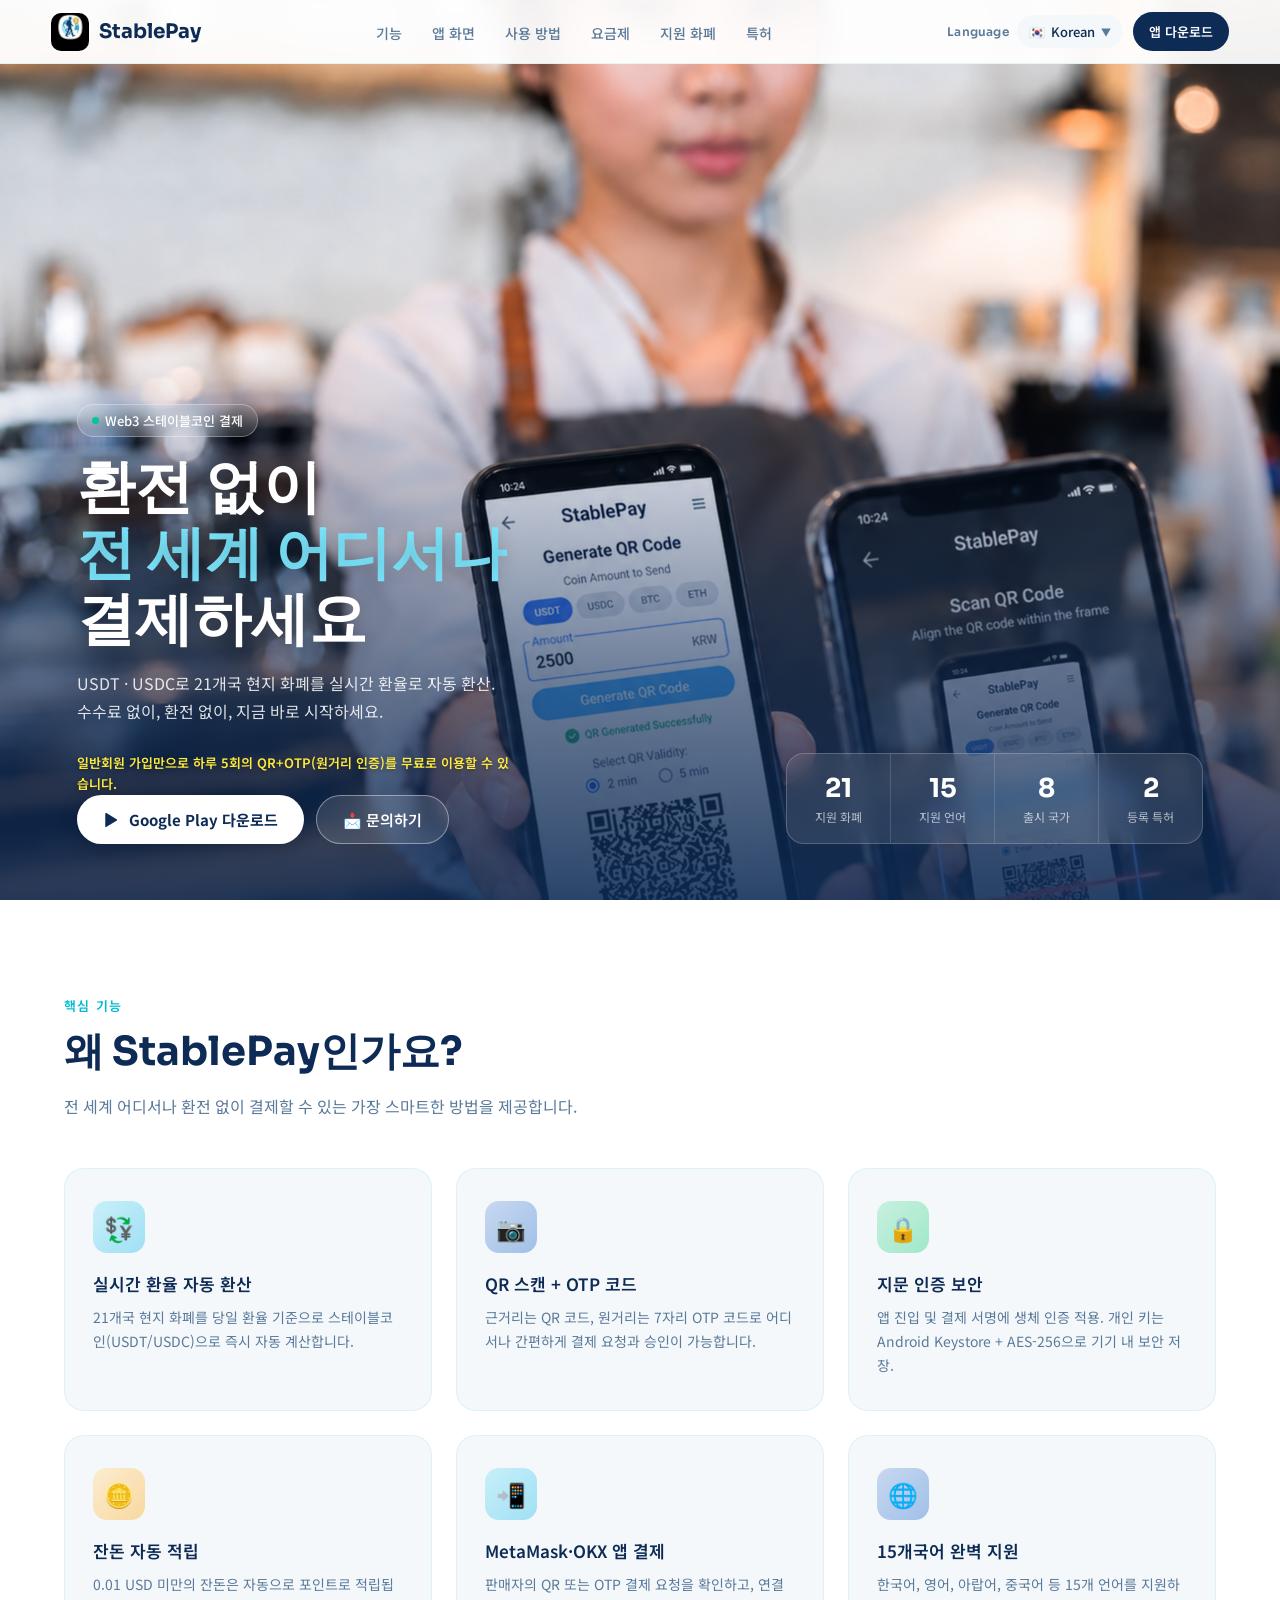
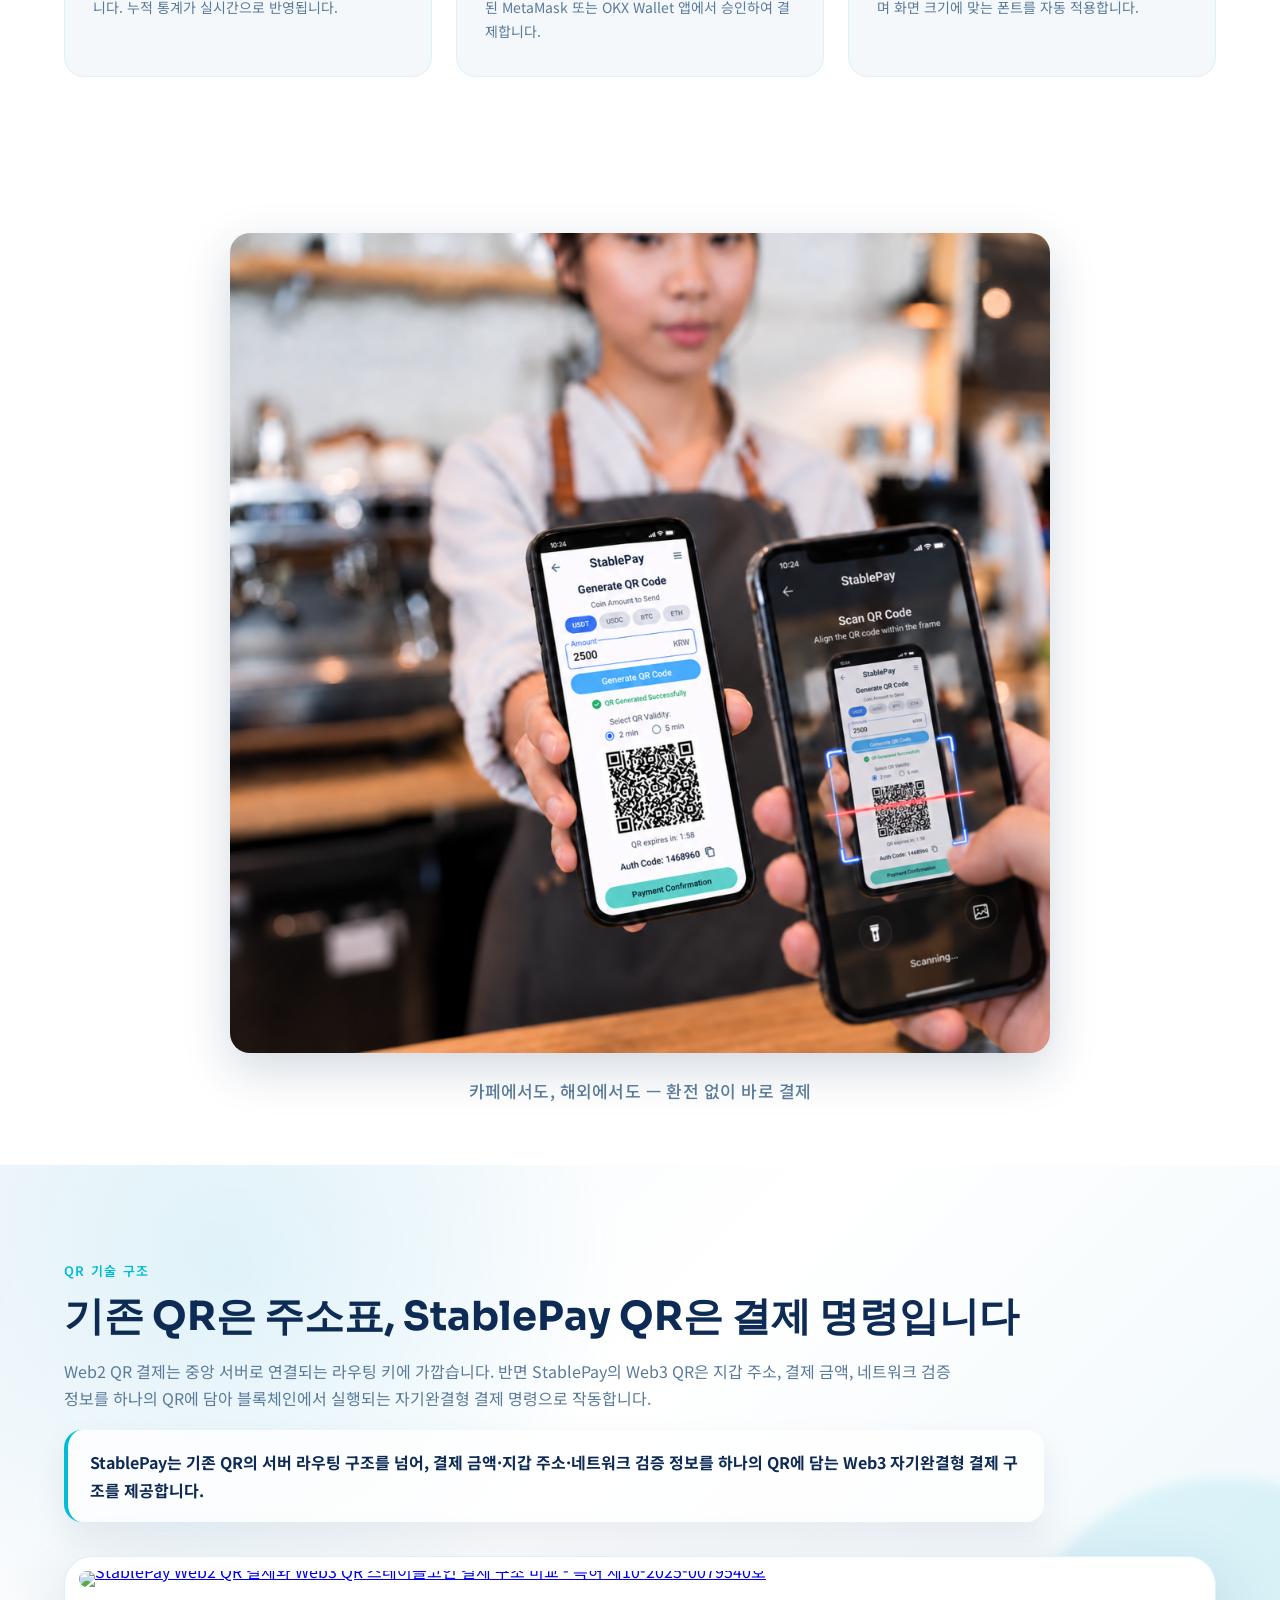
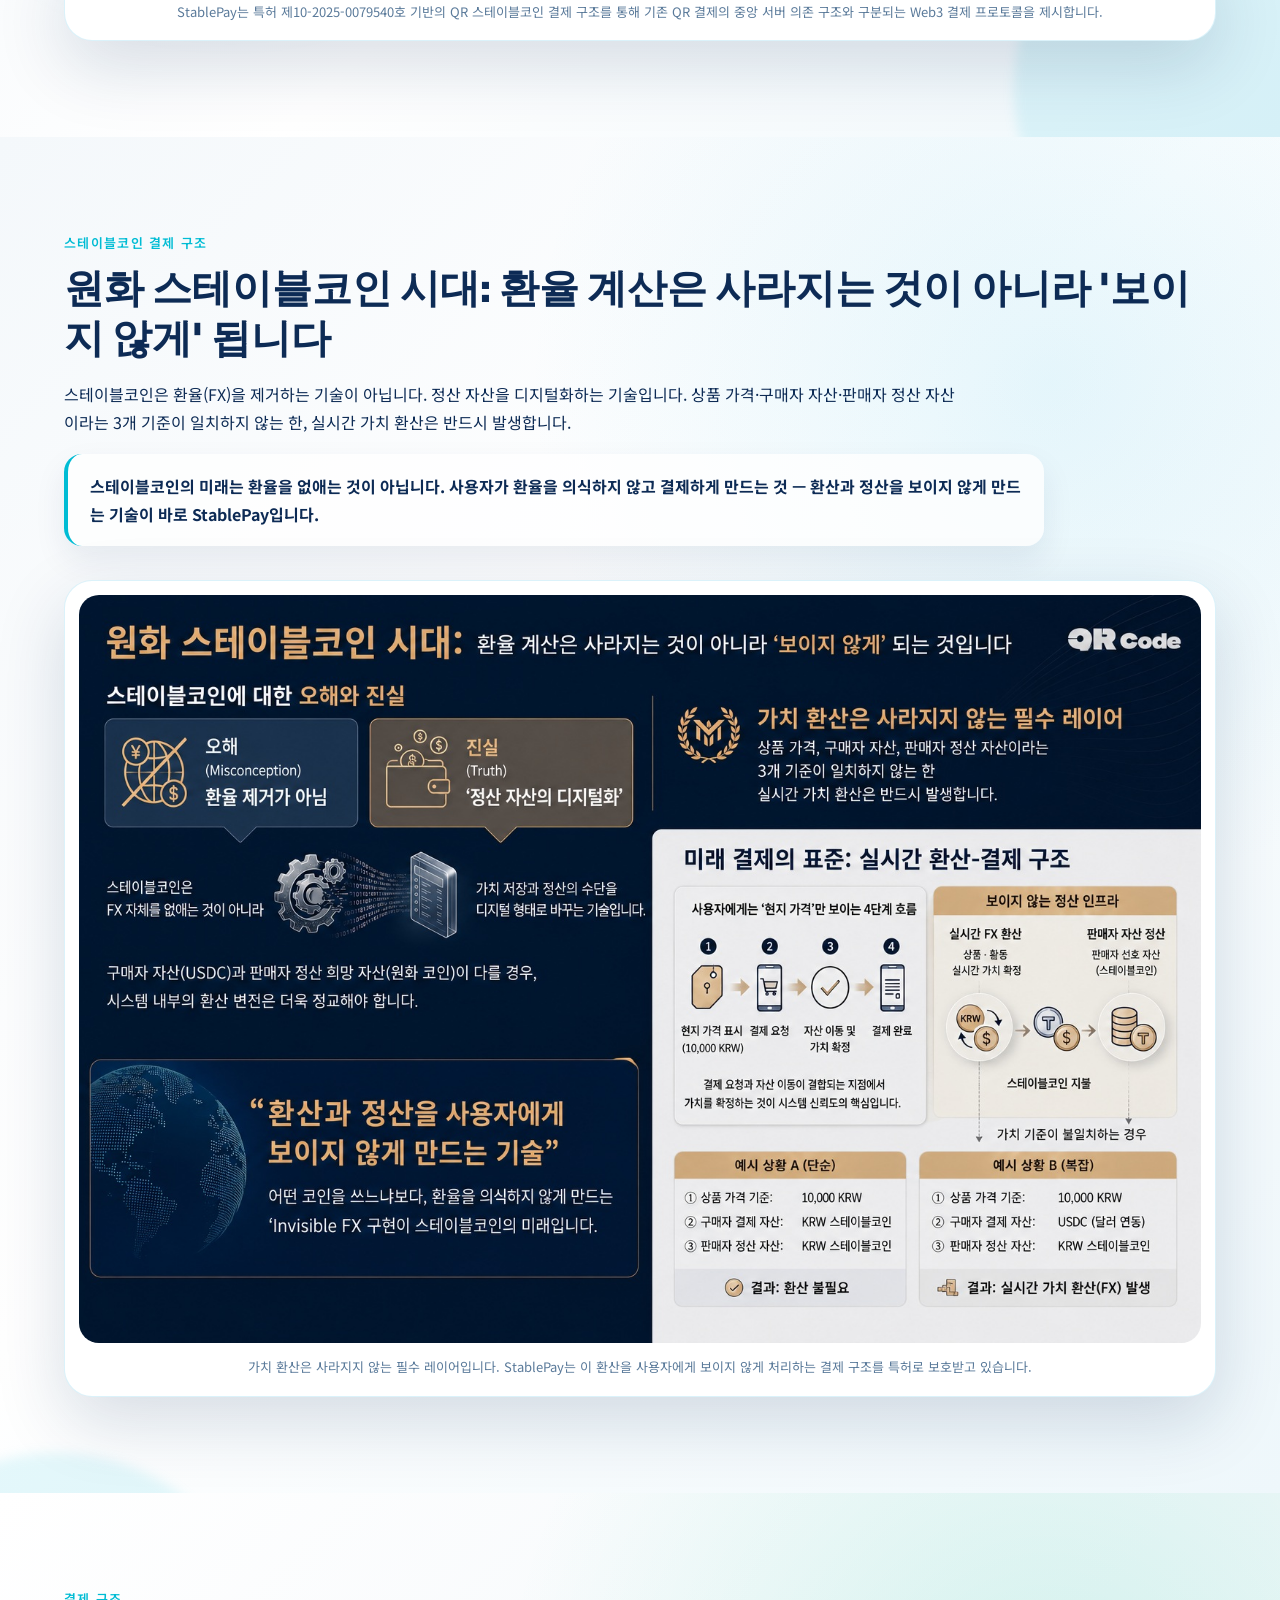
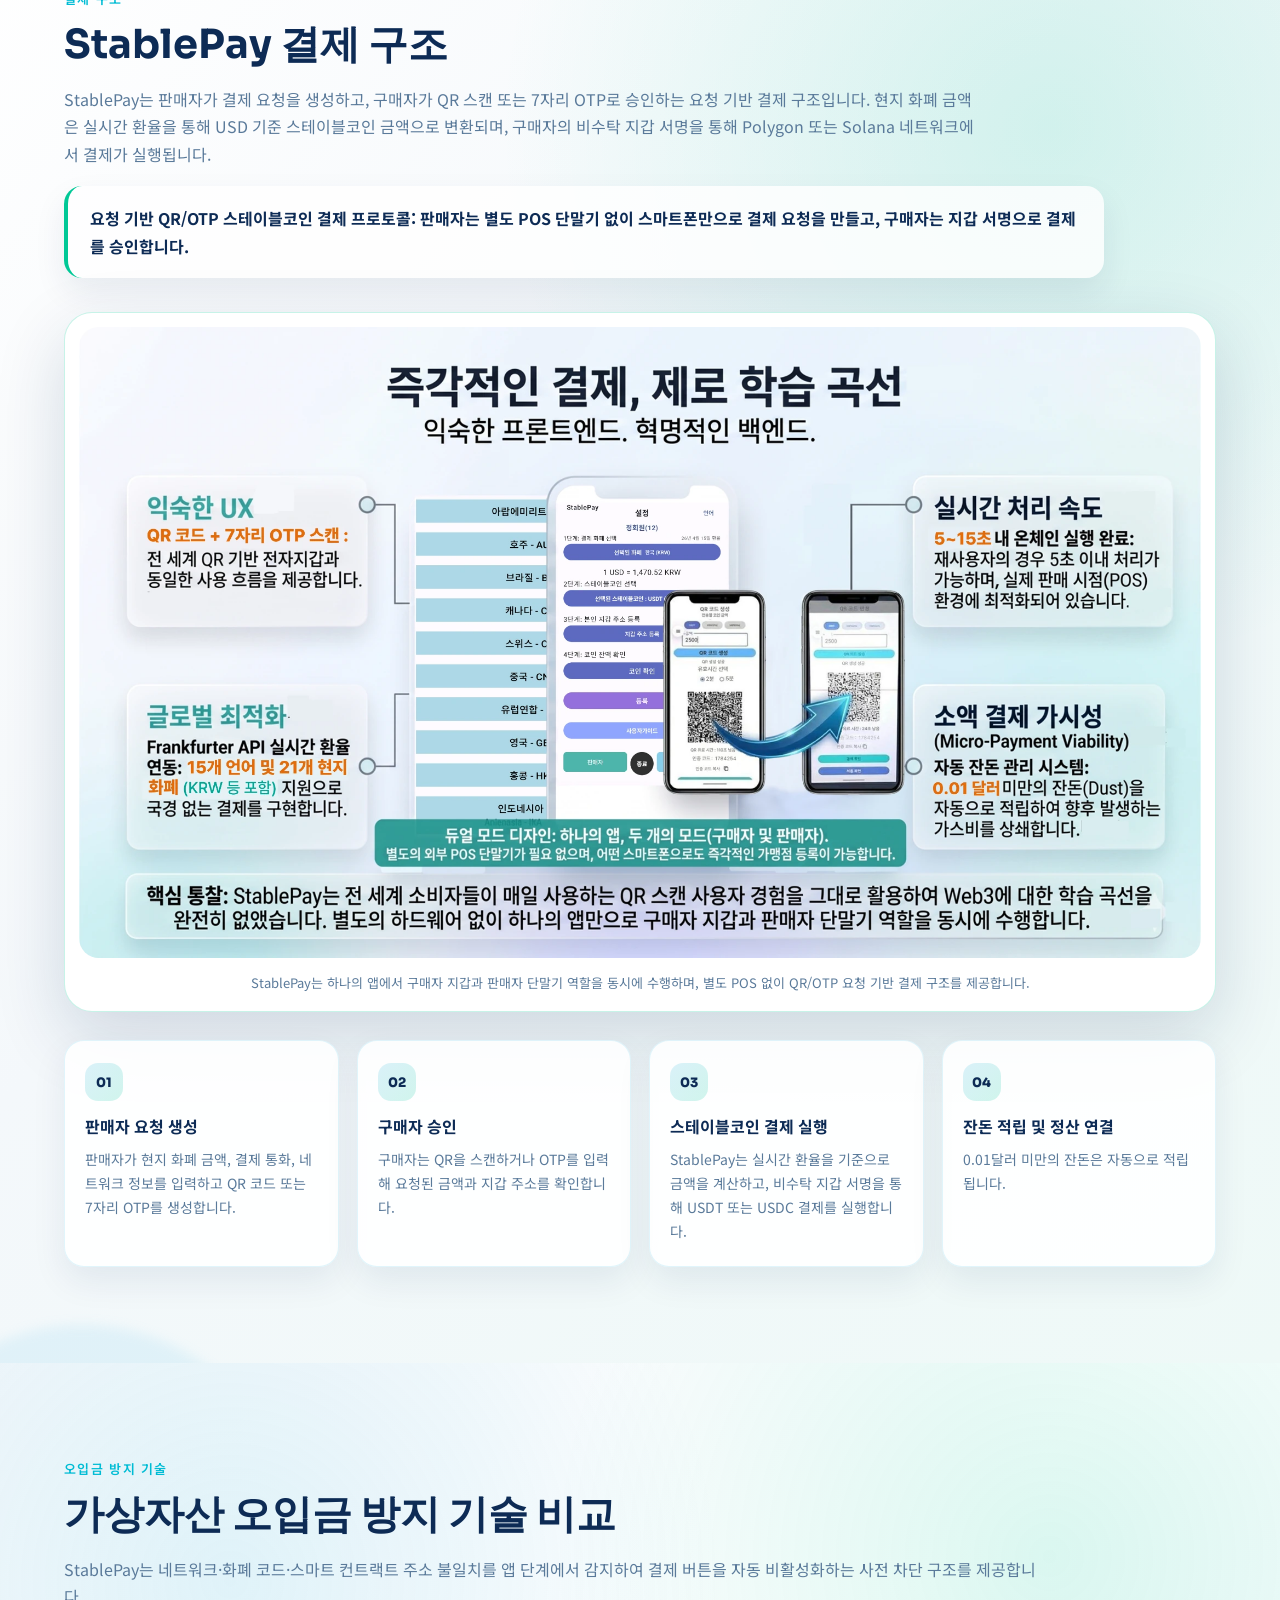
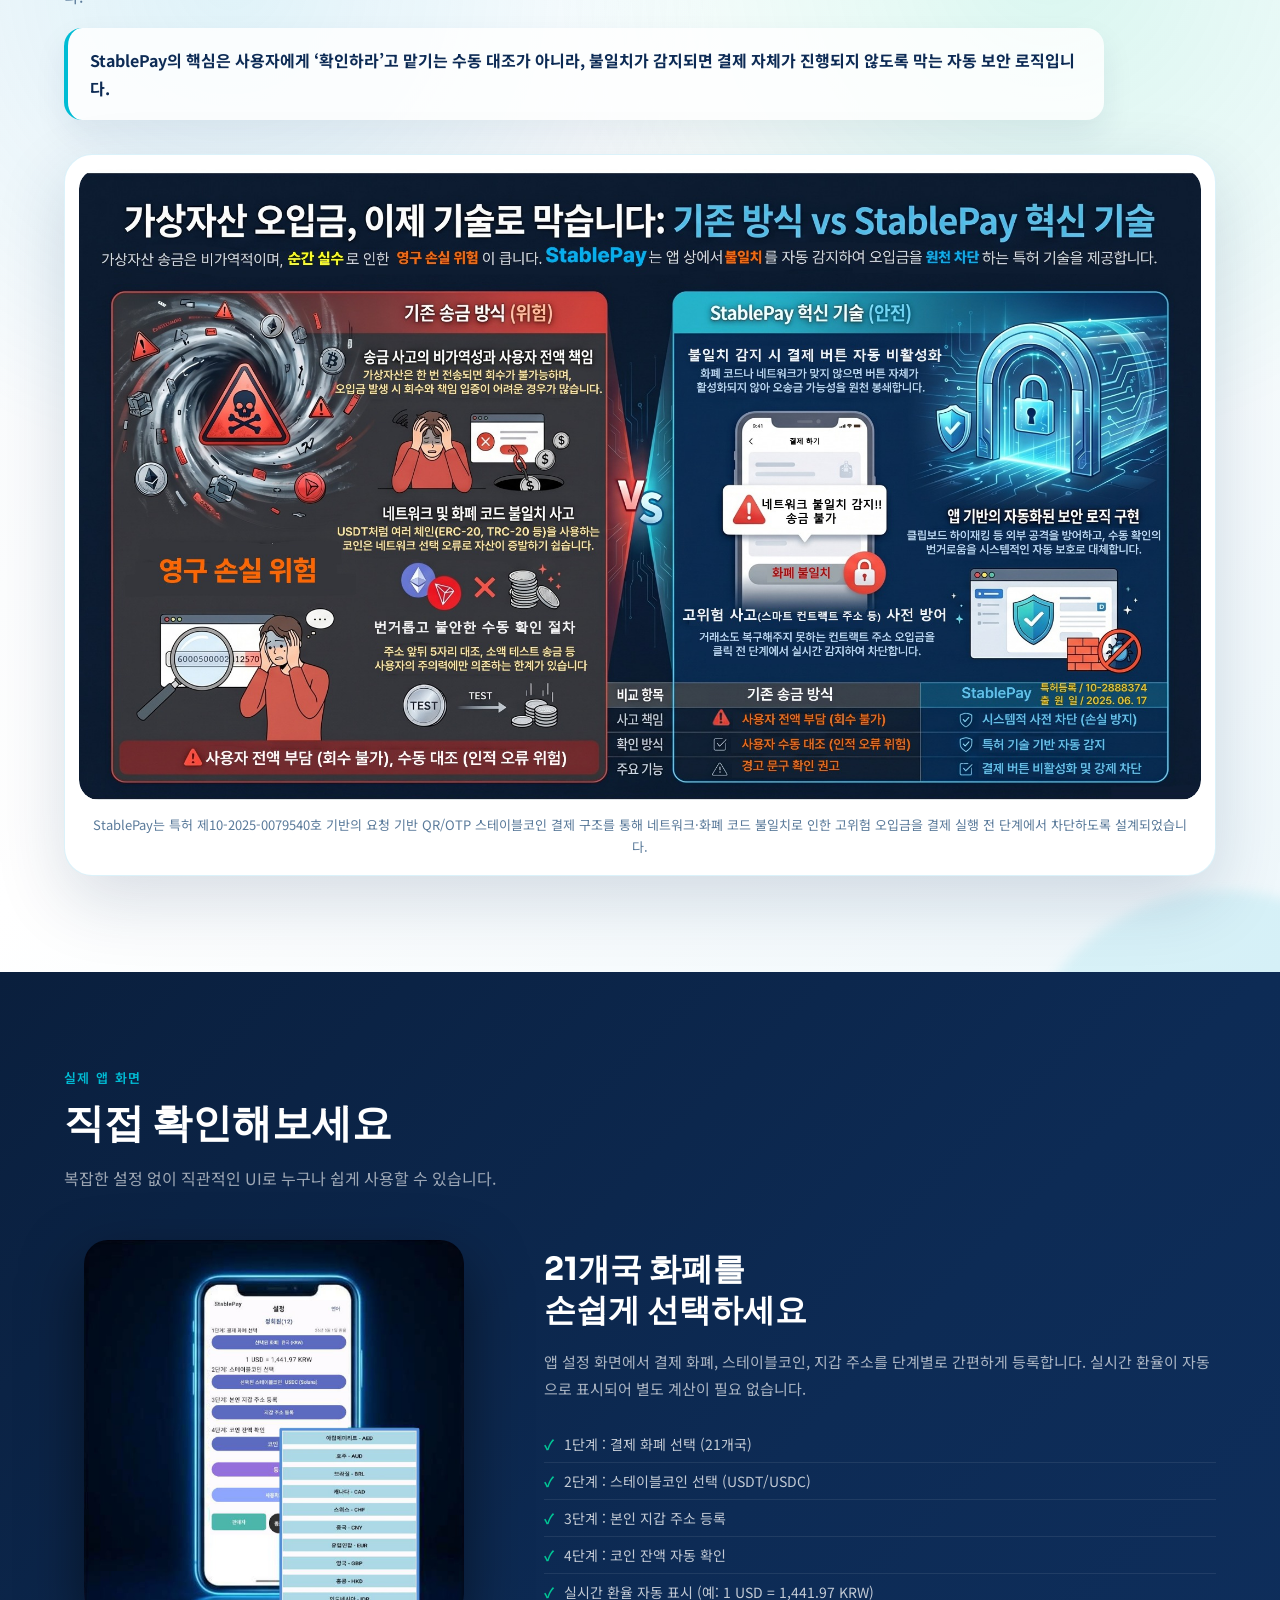
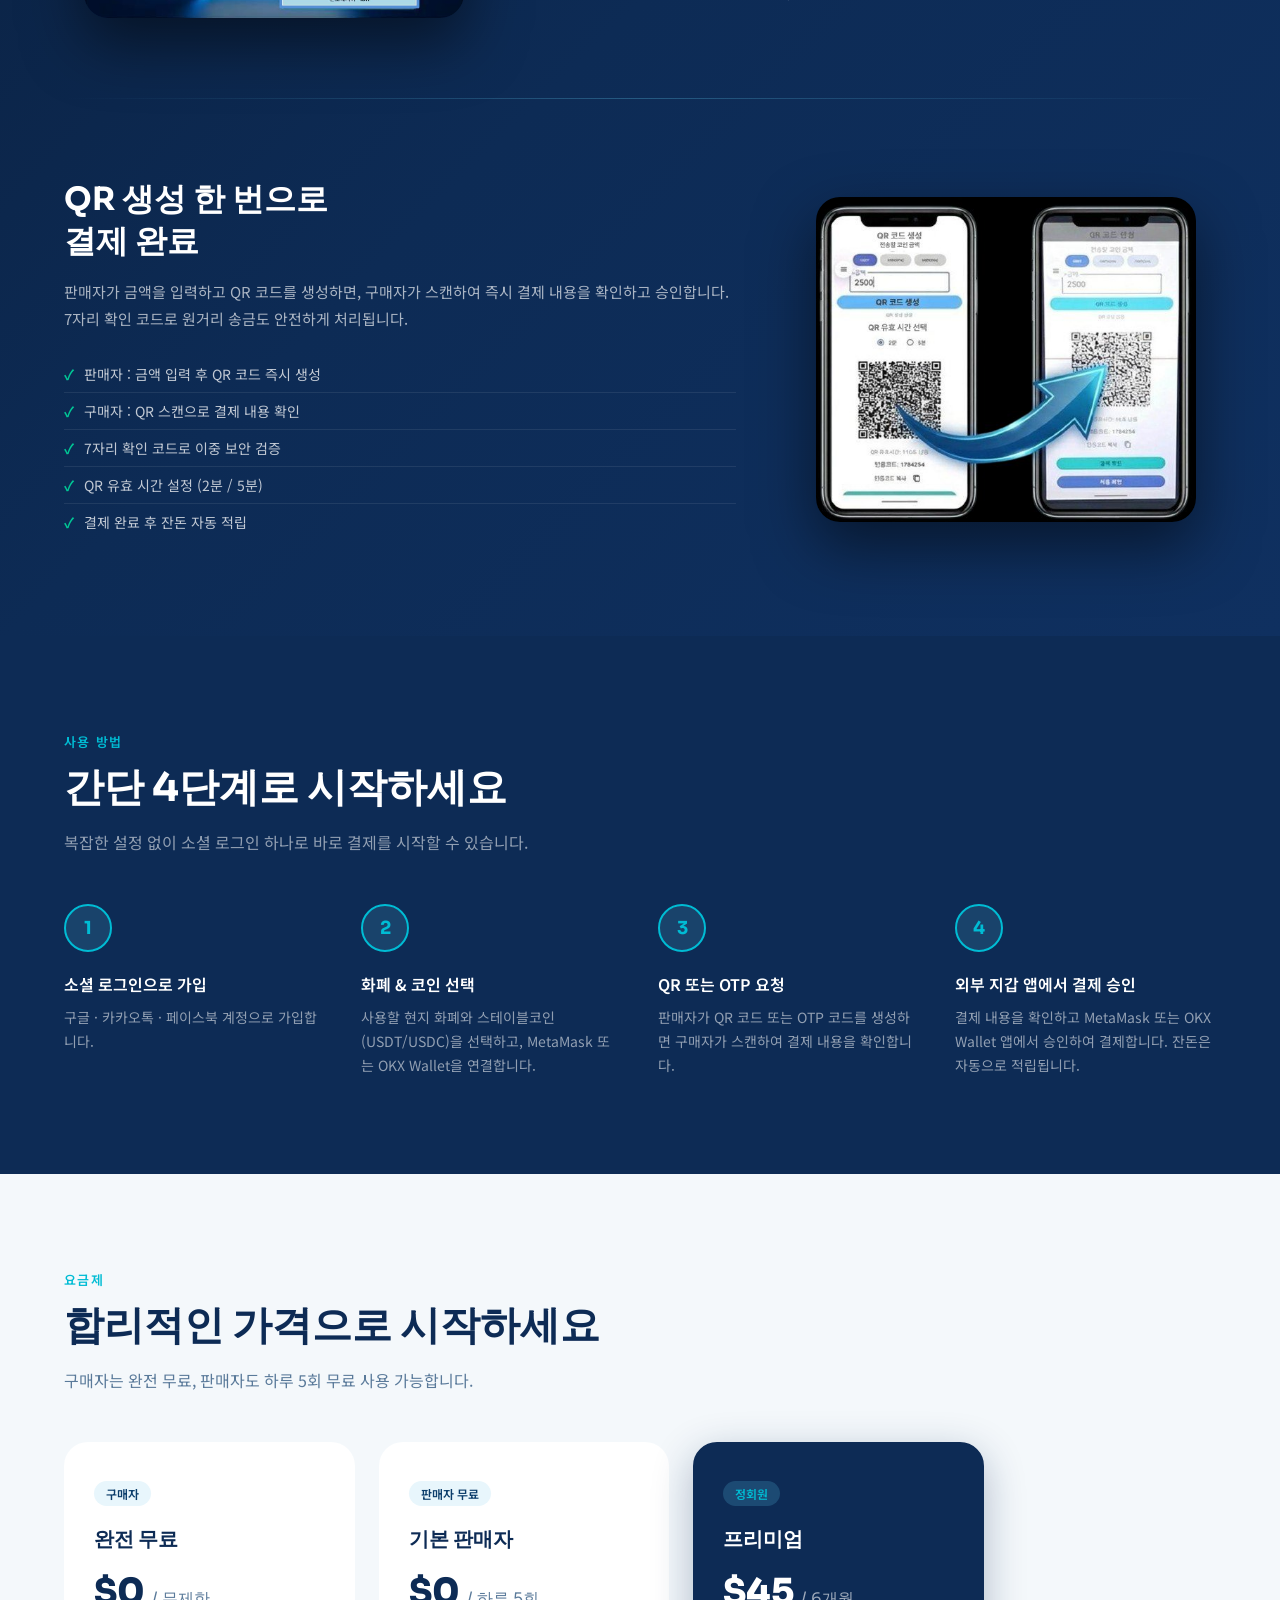
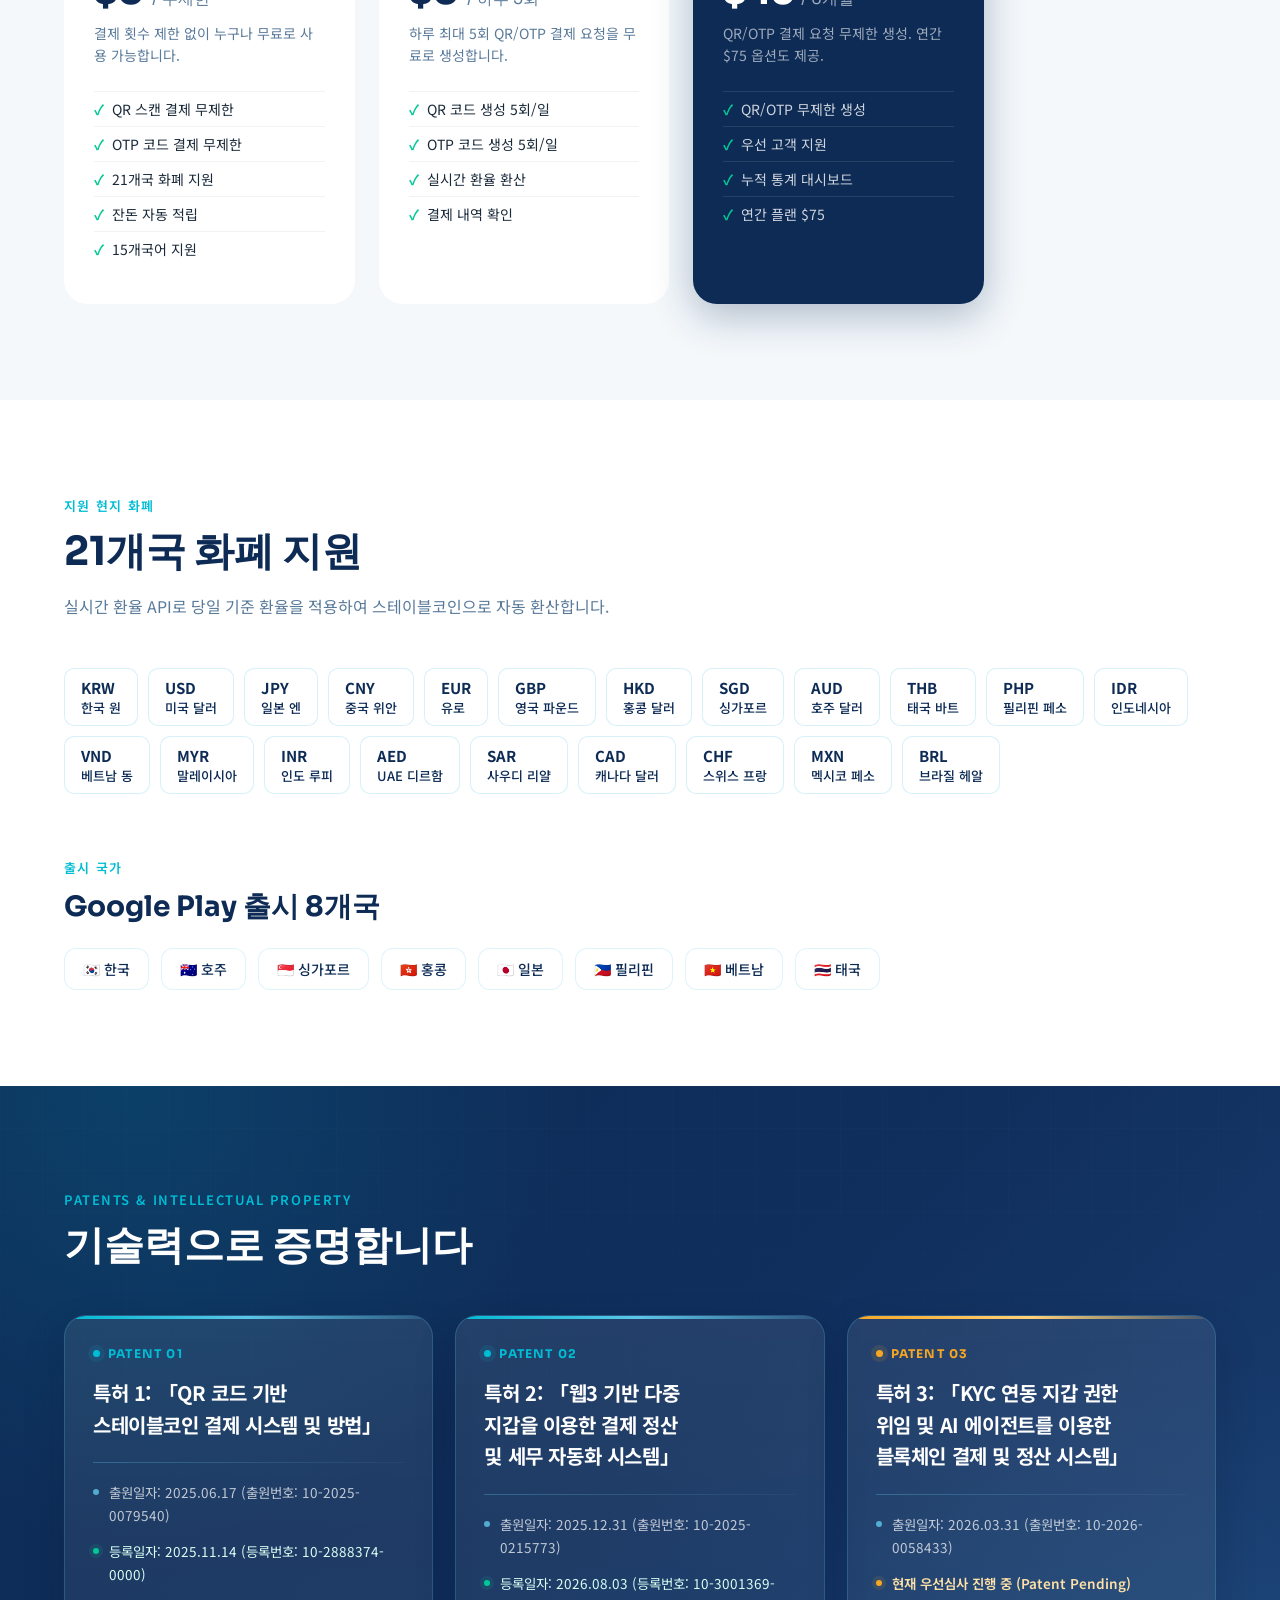
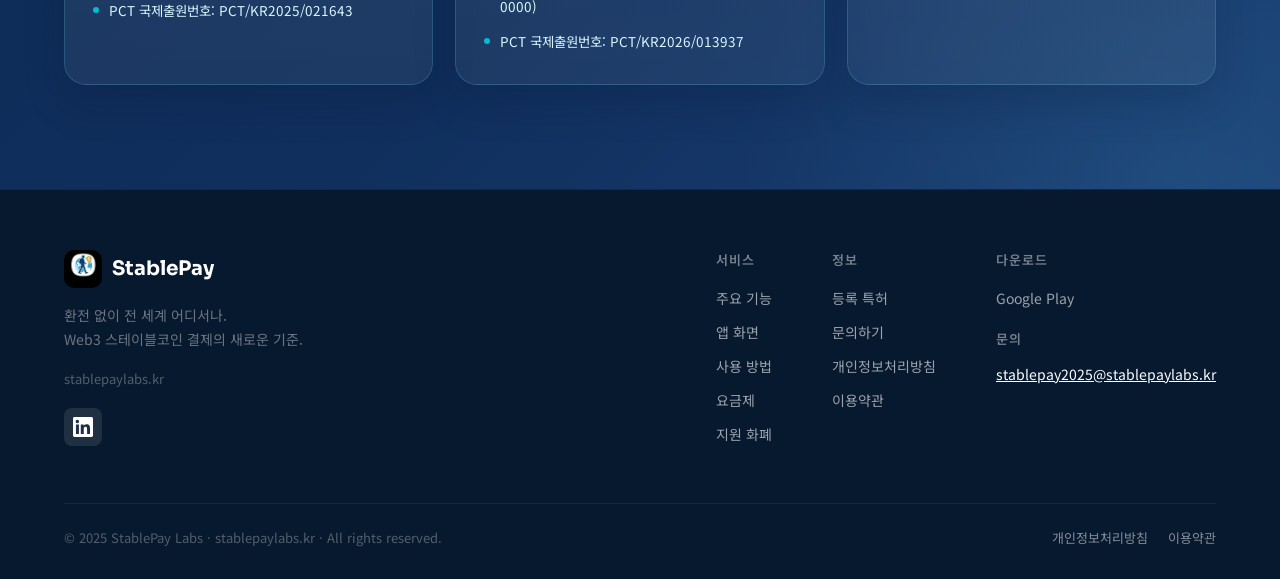
==== index.html @ befcc1f2 "Add files via upload" ====
<!DOCTYPE html>

<html lang="ko">
<head>
<meta charset="utf-8"/>
<meta content="width=device-width, initial-scale=1.0, maximum-scale=1.0, user-scalable=no" name="viewport"/>

<title id="page-title">StablePay Labs | QR 시스템을 이용한 스테이블코인 결제 (특허 제10-2025-0079540호) 및 정산·세무 자동화 시스템</title>

<meta content="_Yj7j850ed003owcNQL9x8OwnC8hl7sQd7r1PzyE1T0" name="google-site-verification"/>

<!-- Google tag (gtag.js) -->
<script async src="https://www.googletagmanager.com/gtag/js?id=G-CBG5MNMHBL"></script>
<script>
   window.dataLayer = window.dataLayer || [];
   function gtag(){dataLayer.push(arguments);}
   gtag('js', new Date());
   gtag('config', 'G-CBG5MNMHBL');
</script>

<meta content="StablePay Labs는 'QR 시스템을 이용한 스테이블코인 결제' 및 '정산 및 세무 자동화(특허 제10-2025-0215773호)' 원천 기술을 보유하고 있습니다. 요청 기반 QR/OTP 스테이블코인 결제 구조와 비수탁 지갑 서명을 통해 환전 없는 결제와 웹3 기반 자동 정산 솔루션을 제공합니다." name="description"/>

<meta content="StablePay, StablePay Labs, 스테이블페이, 스테이블코인 결제, QR 결제, QR OTP 결제, 요청 기반 결제, StablePay Payment Architecture, Web3 결제, 비수탁형 지갑, USDT 결제, USDC 결제, Polygon 결제, Solana 결제, QR 시스템을 이용한 스테이블코인 결제, 정산 및 세무 자동화, 결제 정산 자동화" name="keywords"/>

<meta content="website" property="og:type"/>
<meta content="https://stablepaylabs.kr" property="og:url"/>
<meta content="StablePay Labs - QR 결제 및 정산·세무 자동화 솔루션" property="og:title"/>
<meta content="특허받은 QR 기반 스테이블코인 결제와 정산·세무 자동화 기술로 구현한 차세대 결제 네트워크입니다. 요청 기반 QR/OTP 결제 구조와 비수탁 지갑 서명을 지원합니다." property="og:description"/>

<link href="https://fonts.googleapis.com" rel="preconnect"/>
<link href="https://fonts.googleapis.com/css2?family=Noto+Sans+KR:wght@300;400;500;700&amp;family=Noto+Sans+Thai:wght@300;400;500;700&amp;family=Sora:wght@300;400;600;700;800&amp;display=swap" rel="stylesheet"/>
<style>
:root{
  --sky:#5DC5E8;--sky-dark:#0B3D6B;--cyan:#00BCD4;
  --navy:#0D2B55;--navy-light:#1A3F73;
  --gray:#f4f8fb;--text:#1a2a3a;--text-muted:#5a7a9a;
  --accent:#00C896;--gold:#F5A623;
}
*{margin:0;padding:0;box-sizing:border-box;}
html{scroll-behavior:smooth;}
a[href="mailto:stablepay2025@stablepaylabs.kr"]{color:#fff;}
.modal-contact-email a[href="mailto:stablepay2025@stablepaylabs.kr"],
.modal-body a[href="mailto:stablepay2025@stablepaylabs.kr"]{color:var(--navy) !important;}
body{font-family:"Noto Sans KR","Noto Sans Thai",sans-serif;color:var(--text);background:#fff;overflow-x:hidden;}

nav{
  position:fixed;top:0;left:0;right:0;z-index:100;
  display:flex;align-items:center;justify-content:space-between;
  padding:0 4%;height:64px;
  background:rgba(255,255,255,0.94);backdrop-filter:blur(14px);
  border-bottom:1px solid rgba(93,197,232,0.15);transition:box-shadow 0.3s;
}
nav.scrolled{box-shadow:0 2px 20px rgba(0,0,0,0.08);}
.nav-logo{display:flex;align-items:center;gap:10px;text-decoration:none;}
.nav-logo img{width:38px;height:38px;border-radius:10px;object-fit:cover;}
.nav-logo span{font-family:"Sora",sans-serif;font-weight:700;font-size:20px;color:var(--navy);}
.nav-links{display:flex;gap:30px;list-style:none;}
.nav-links a{text-decoration:none;font-size:14px;font-weight:500;color:var(--text-muted);transition:color 0.2s;}
.nav-links a:hover{color:var(--navy);}
.nav-right{display:flex;align-items:center;gap:10px;}

.lang-switch-wrap{
  display:flex;
  align-items:center;
  gap:8px;
}

.lang-guide{
  font-size:12px;
  font-weight:600;
  color:var(--text-muted);
  letter-spacing:0.2px;
  white-space:nowrap;
  font-family:"Sora","Noto Sans KR",sans-serif;
}
.lang-dropdown{position:relative;display:inline-block;}
.lang-selected{
  display:flex;align-items:center;gap:6px;
  background:var(--gray);border:none;cursor:pointer;
  padding:7px 12px;border-radius:20px;font-size:13px;font-weight:500;
  color:var(--navy);font-family:"Noto Sans KR",sans-serif;
  transition:all 0.2s;white-space:nowrap;
}
.lang-selected:hover{background:#e8eef5;}
.lang-selected .arrow{font-size:10px;color:var(--text-muted);transition:transform 0.2s;}
.lang-selected.open .arrow{transform:rotate(180deg);}
.lang-menu{
  display:none;position:absolute;top:calc(100% + 6px);right:0;
  background:white;border-radius:14px;
  box-shadow:0 8px 32px rgba(13,43,85,0.15);
  border:1px solid rgba(93,197,232,0.2);
  min-width:160px;z-index:200;overflow:hidden;
}
.lang-menu.open{display:block;}
.lang-menu-item{
  display:flex;align-items:center;gap:8px;
  padding:10px 16px;font-size:13px;font-weight:500;
  color:var(--text);cursor:pointer;transition:background 0.15s;
  font-family:"Noto Sans KR",sans-serif;white-space:nowrap;
}
.lang-menu-item:hover{background:var(--gray);}
.lang-menu-item.active{background:#e8f6fc;color:var(--navy);font-weight:600;}
.lang-divider{height:1px;background:rgba(93,197,232,0.15);margin:4px 0;}
@media(max-width:768px){
  .lang-switch-wrap{gap:6px;}
  .lang-guide{font-size:10px;}
  .lang-selected{padding:5px 8px;font-size:11px;}
  .lang-menu{right:0;}
}
.nav-cta{
  background:var(--navy);color:white;border:none;cursor:pointer;
  padding:10px 16px;border-radius:24px;font-size:13px;font-weight:600;
  font-family:"Noto Sans KR",sans-serif;transition:all 0.2s;text-decoration:none;
  white-space:nowrap;
}
.nav-cta:hover{background:var(--navy-light);transform:translateY(-1px);}

.highlight{color:#FFEB3B !important;font-weight:800;}

.hero{
  position:relative;width:100%;height:100vh;min-height:560px;
  overflow:hidden;display:flex;align-items:flex-end;
}
.hero-bg{
  position:absolute;inset:0;
  background-image:url('[data-uri]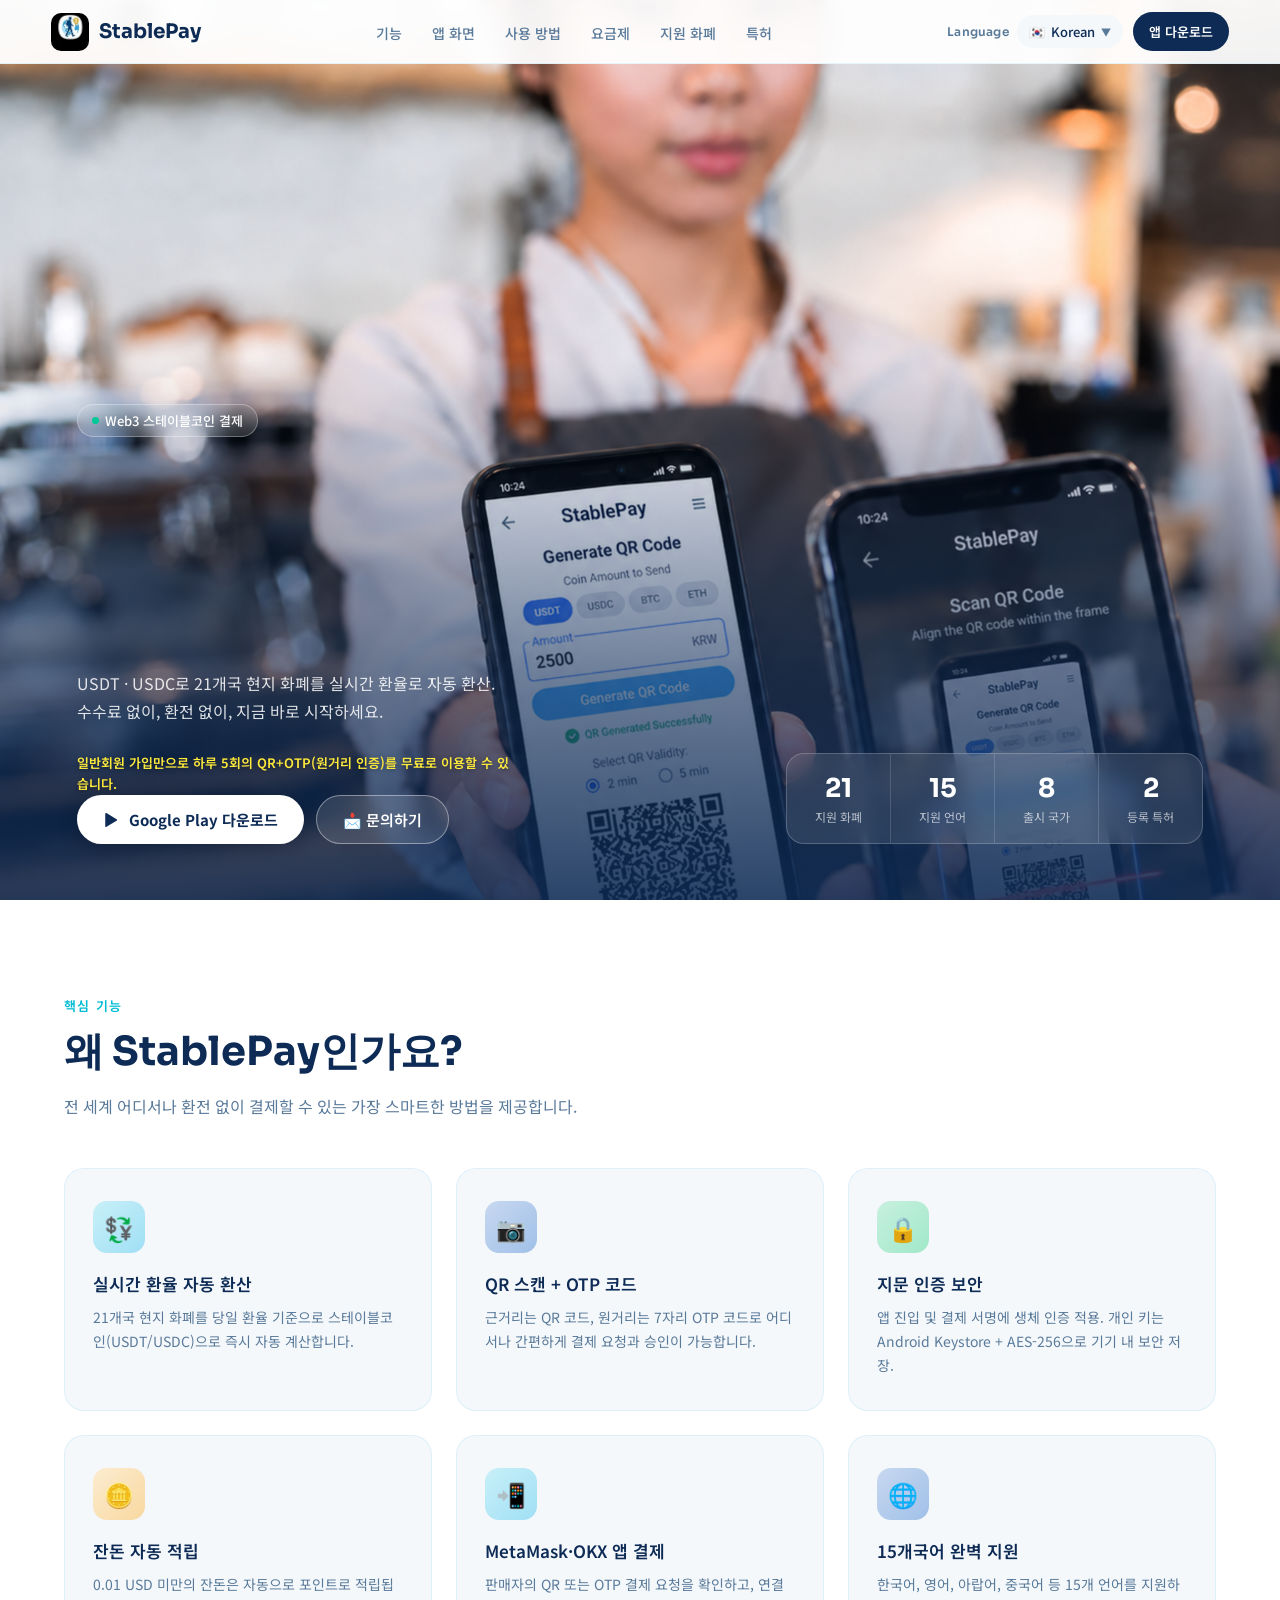
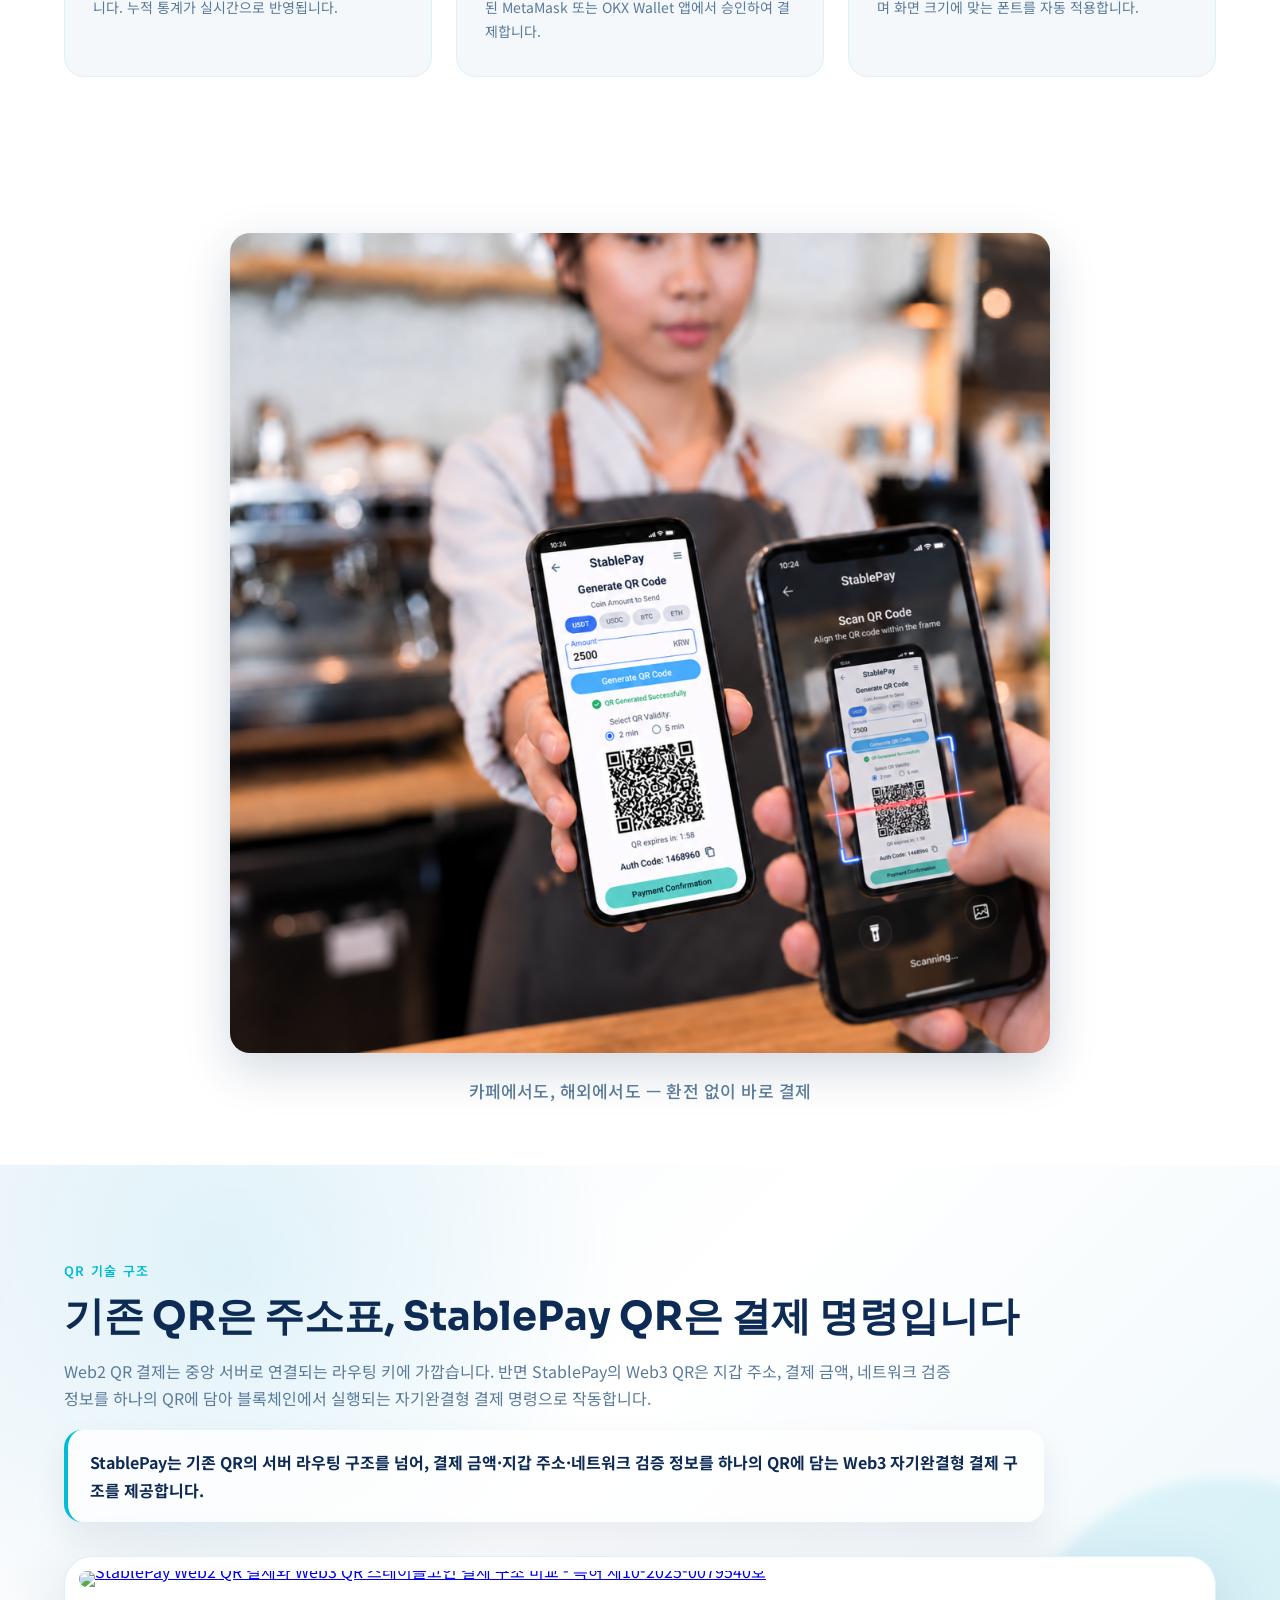
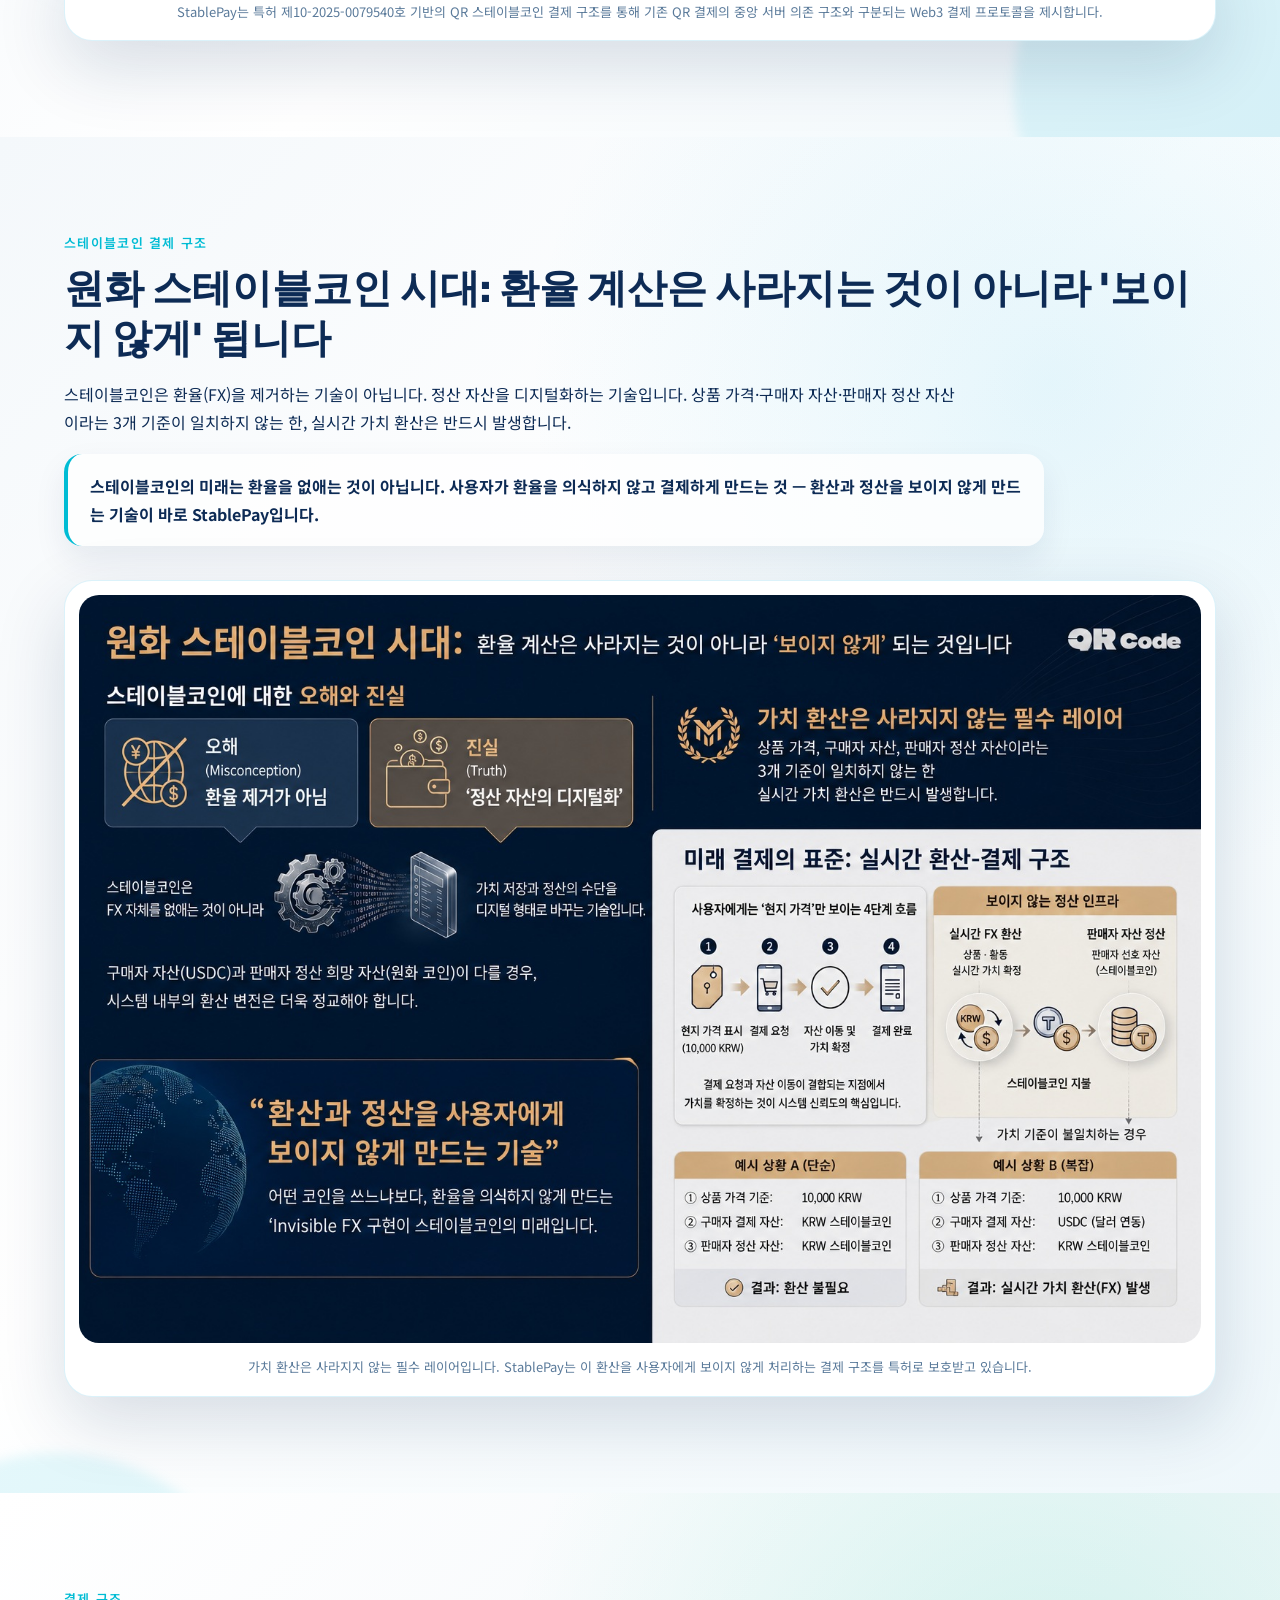
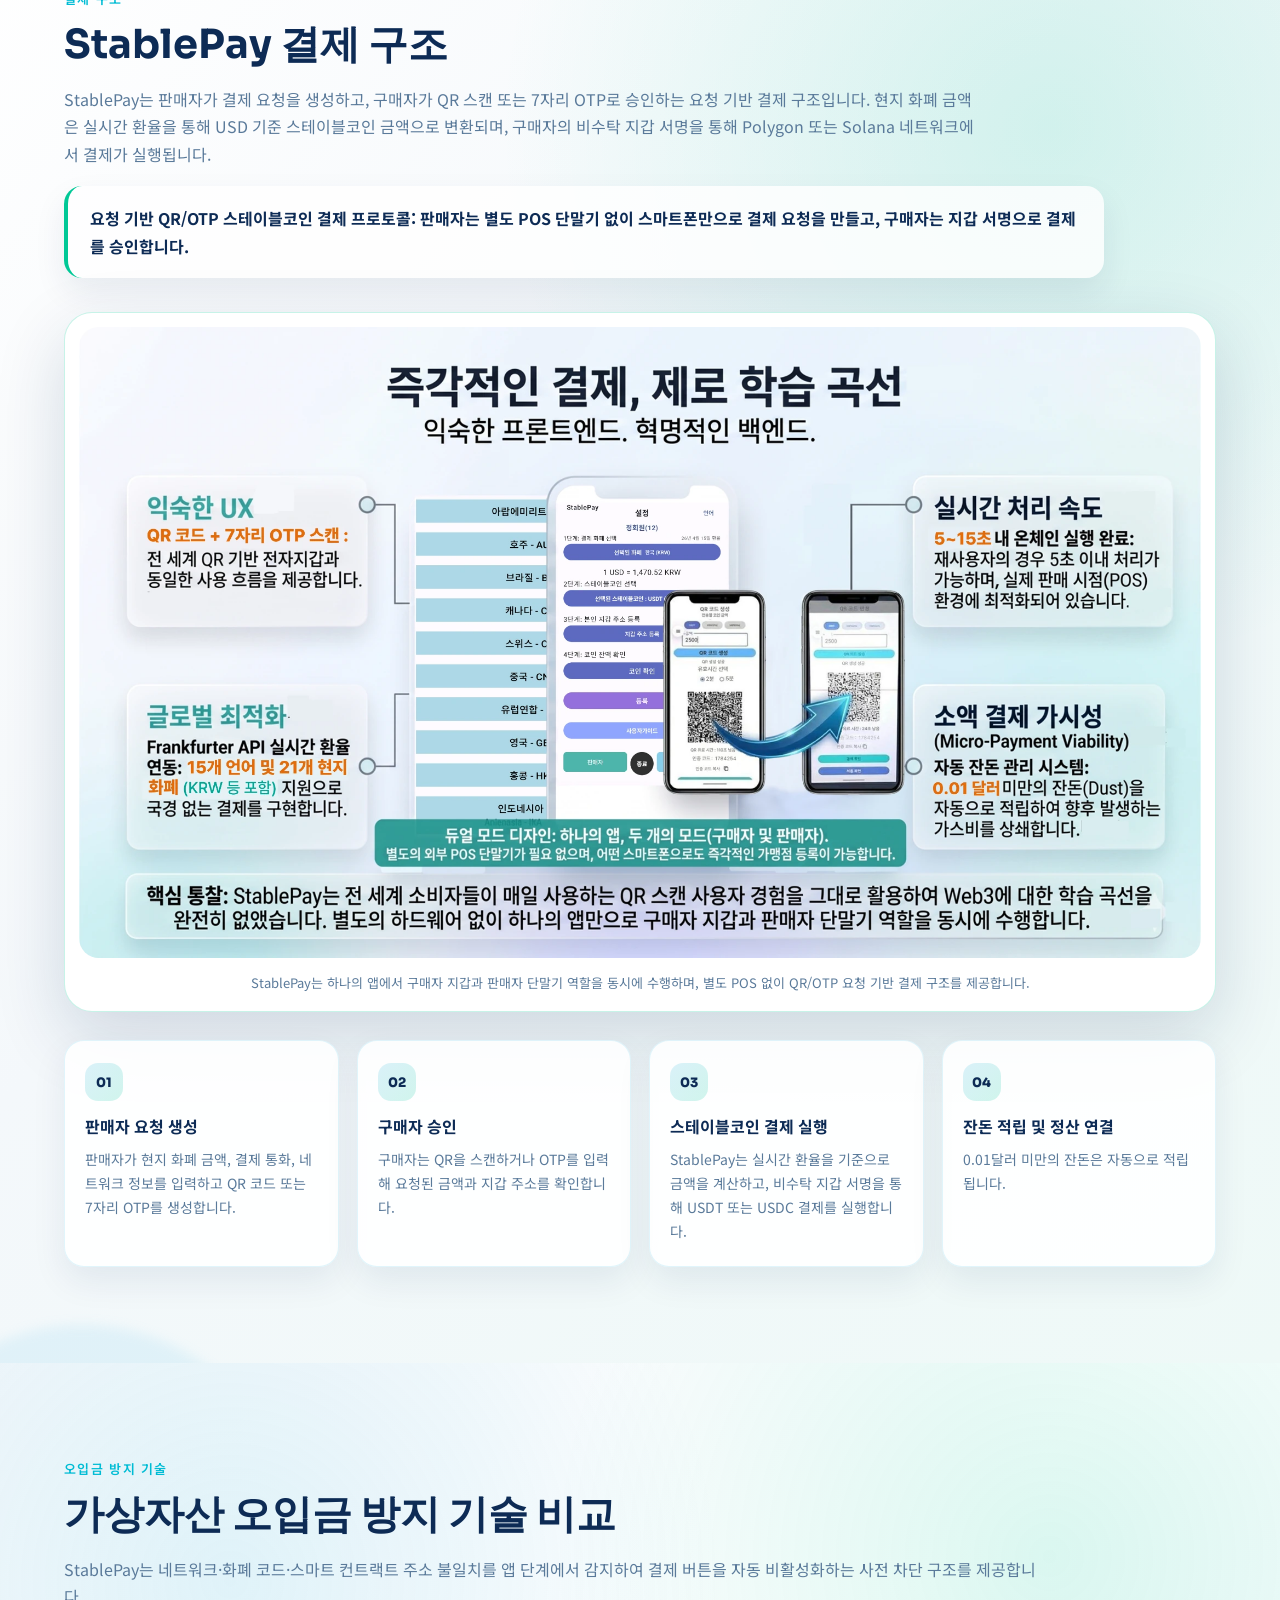
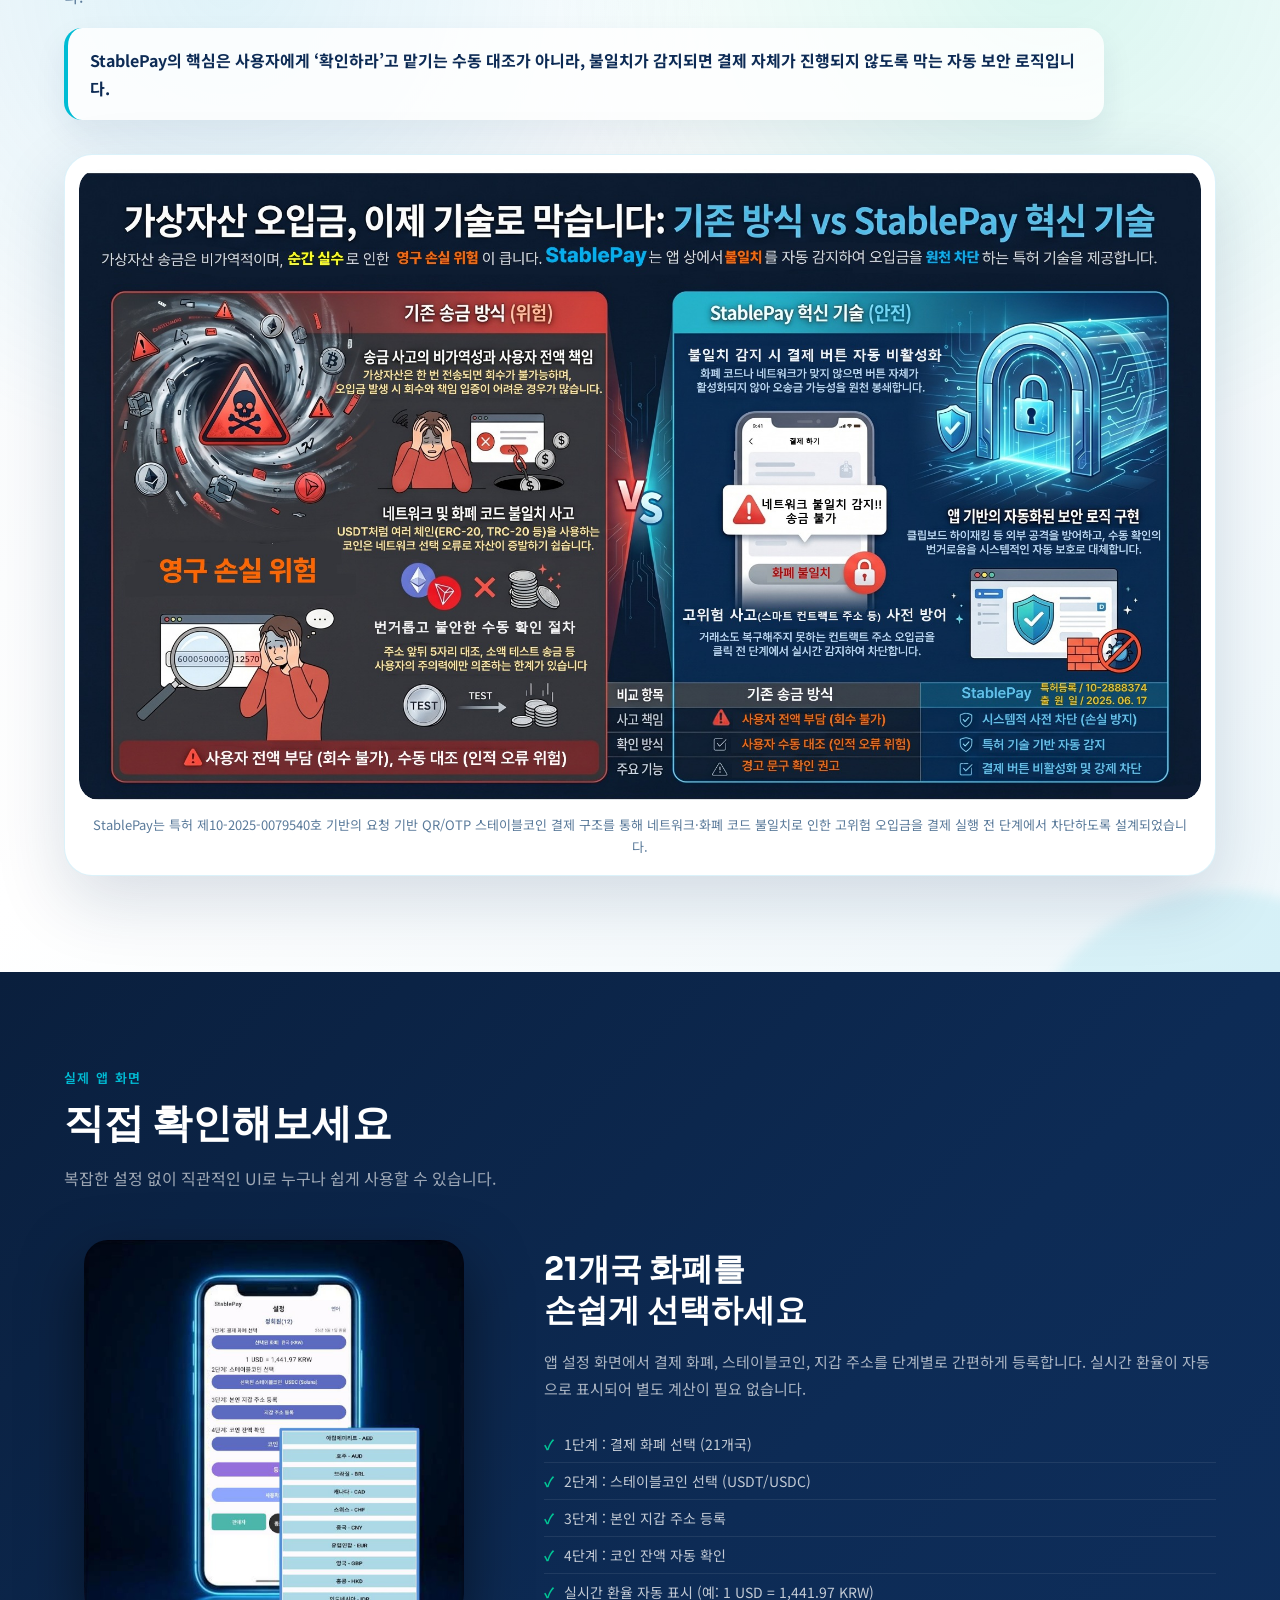
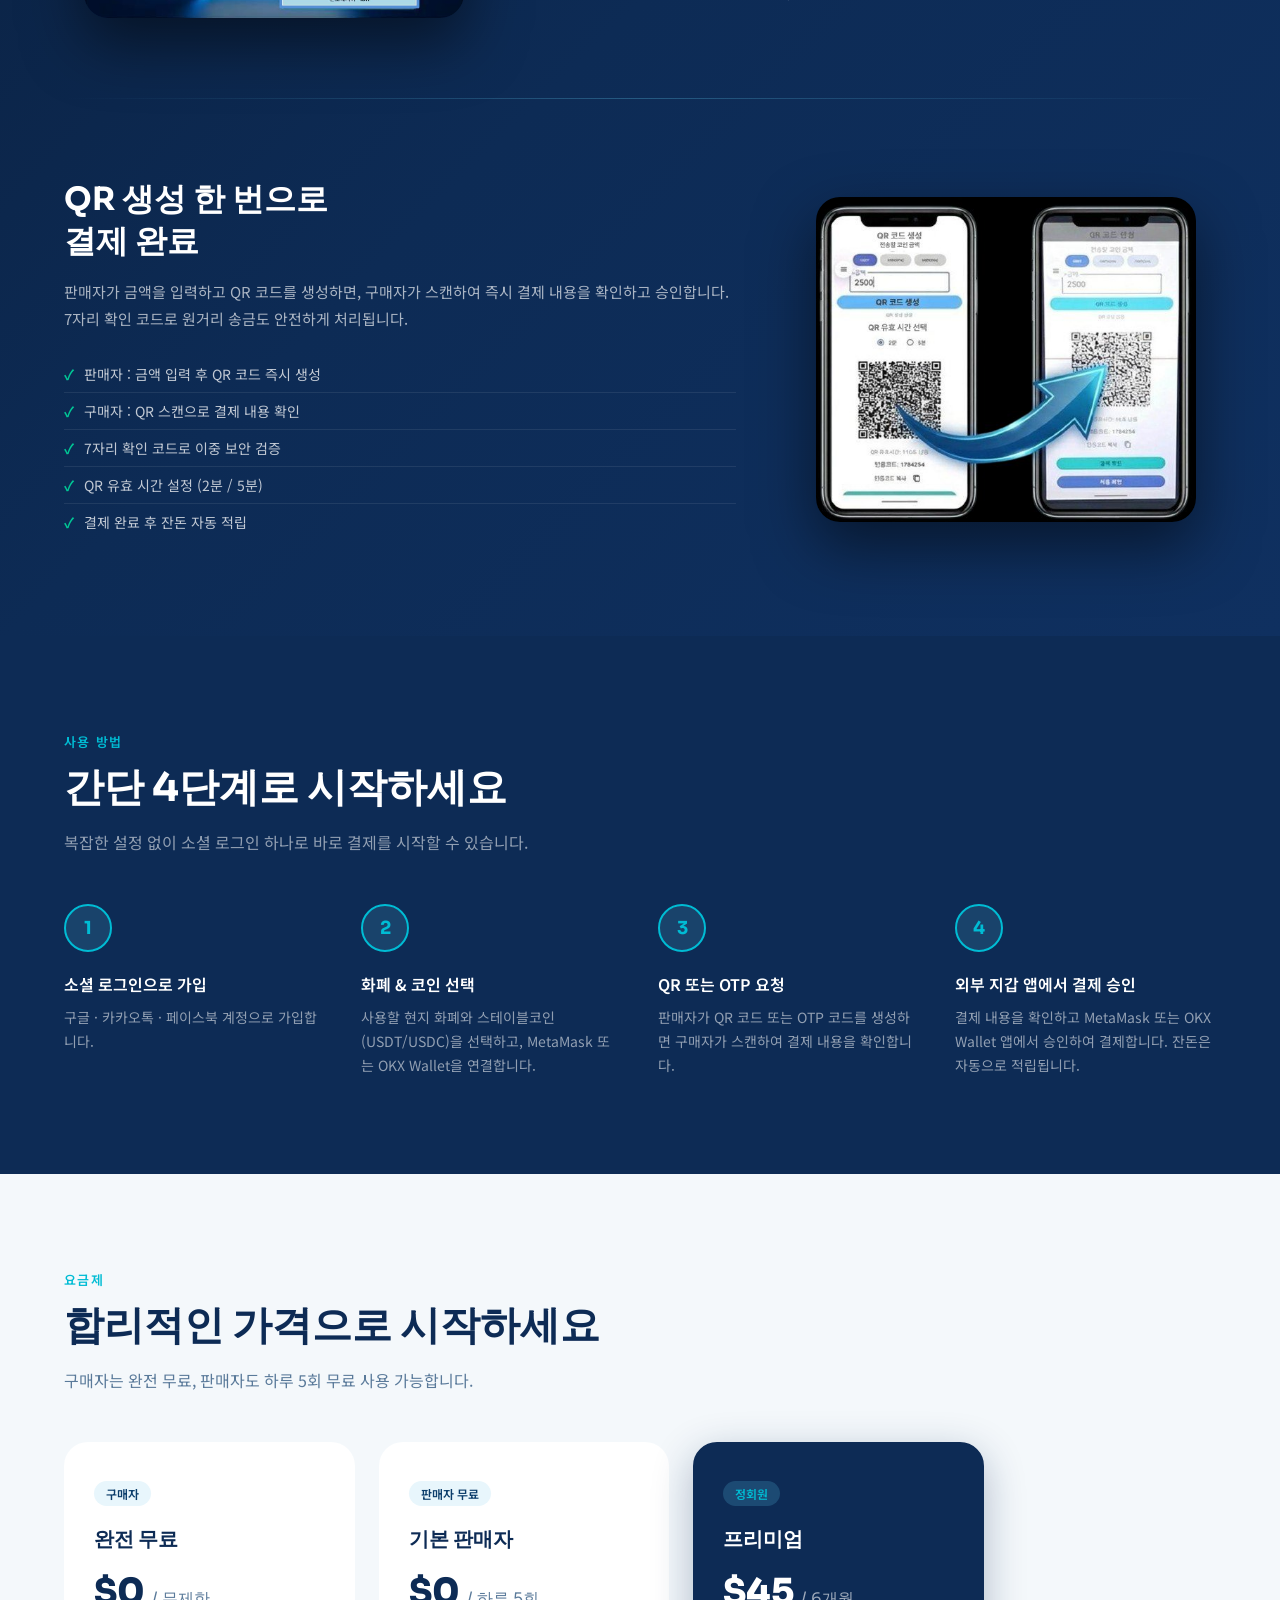
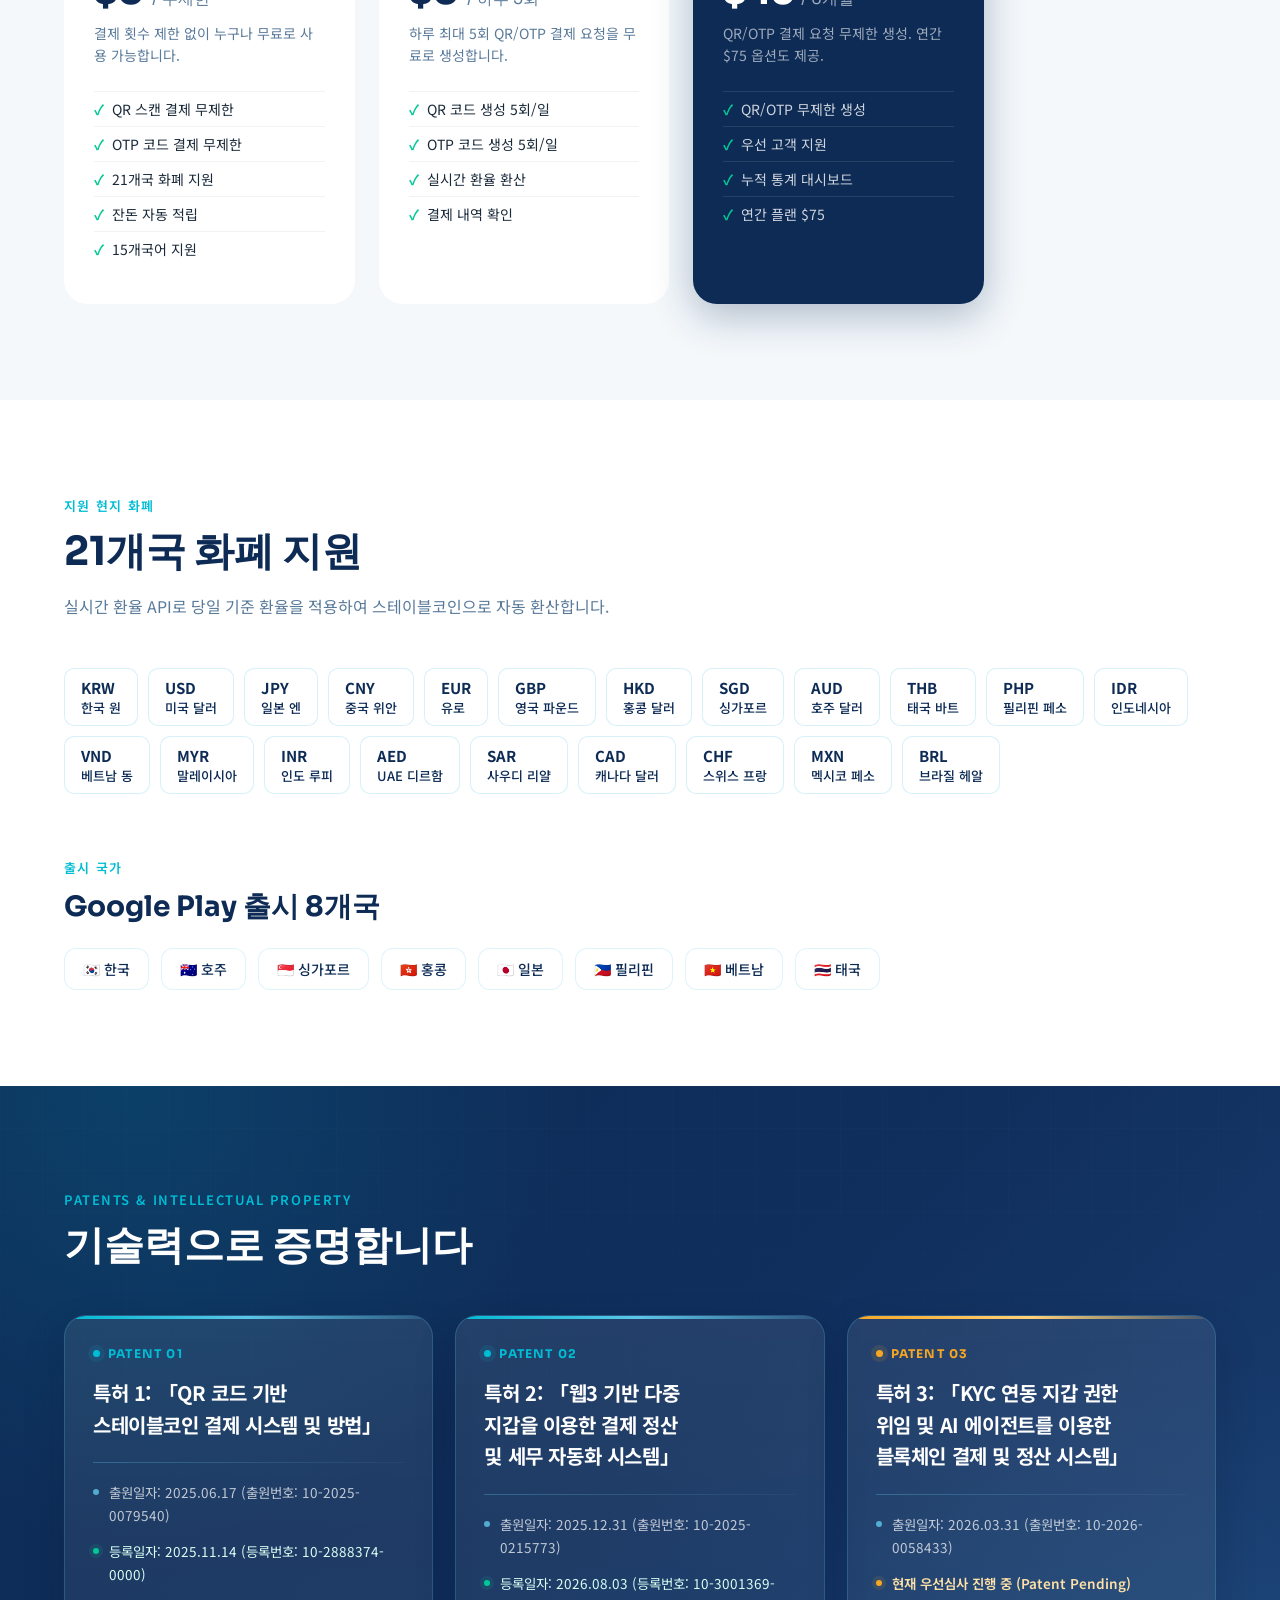
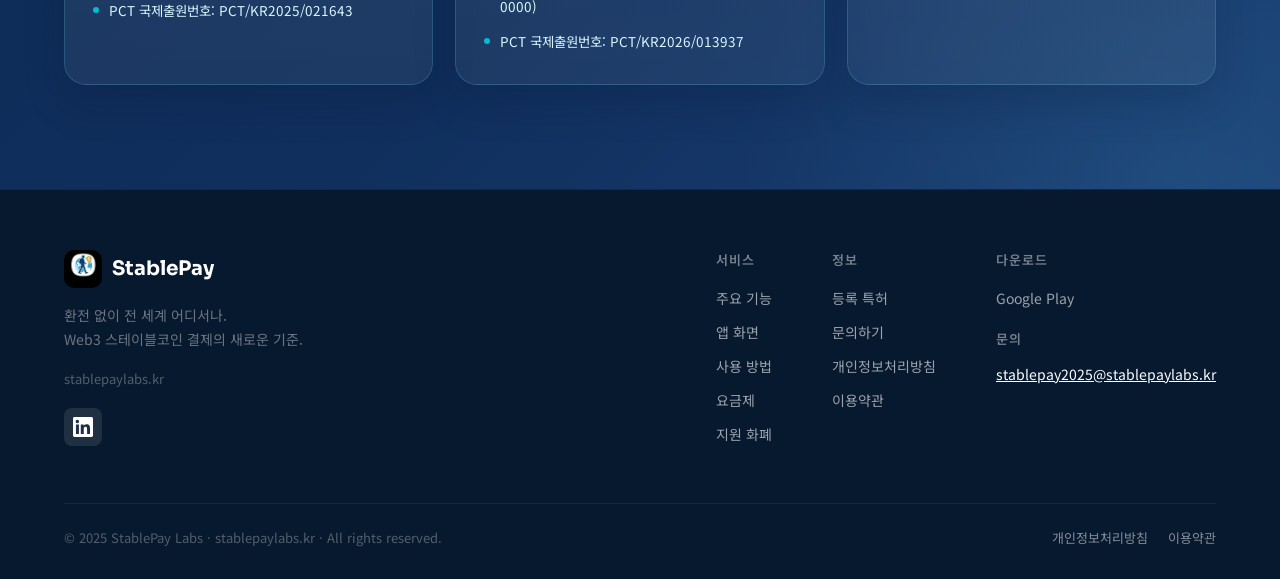
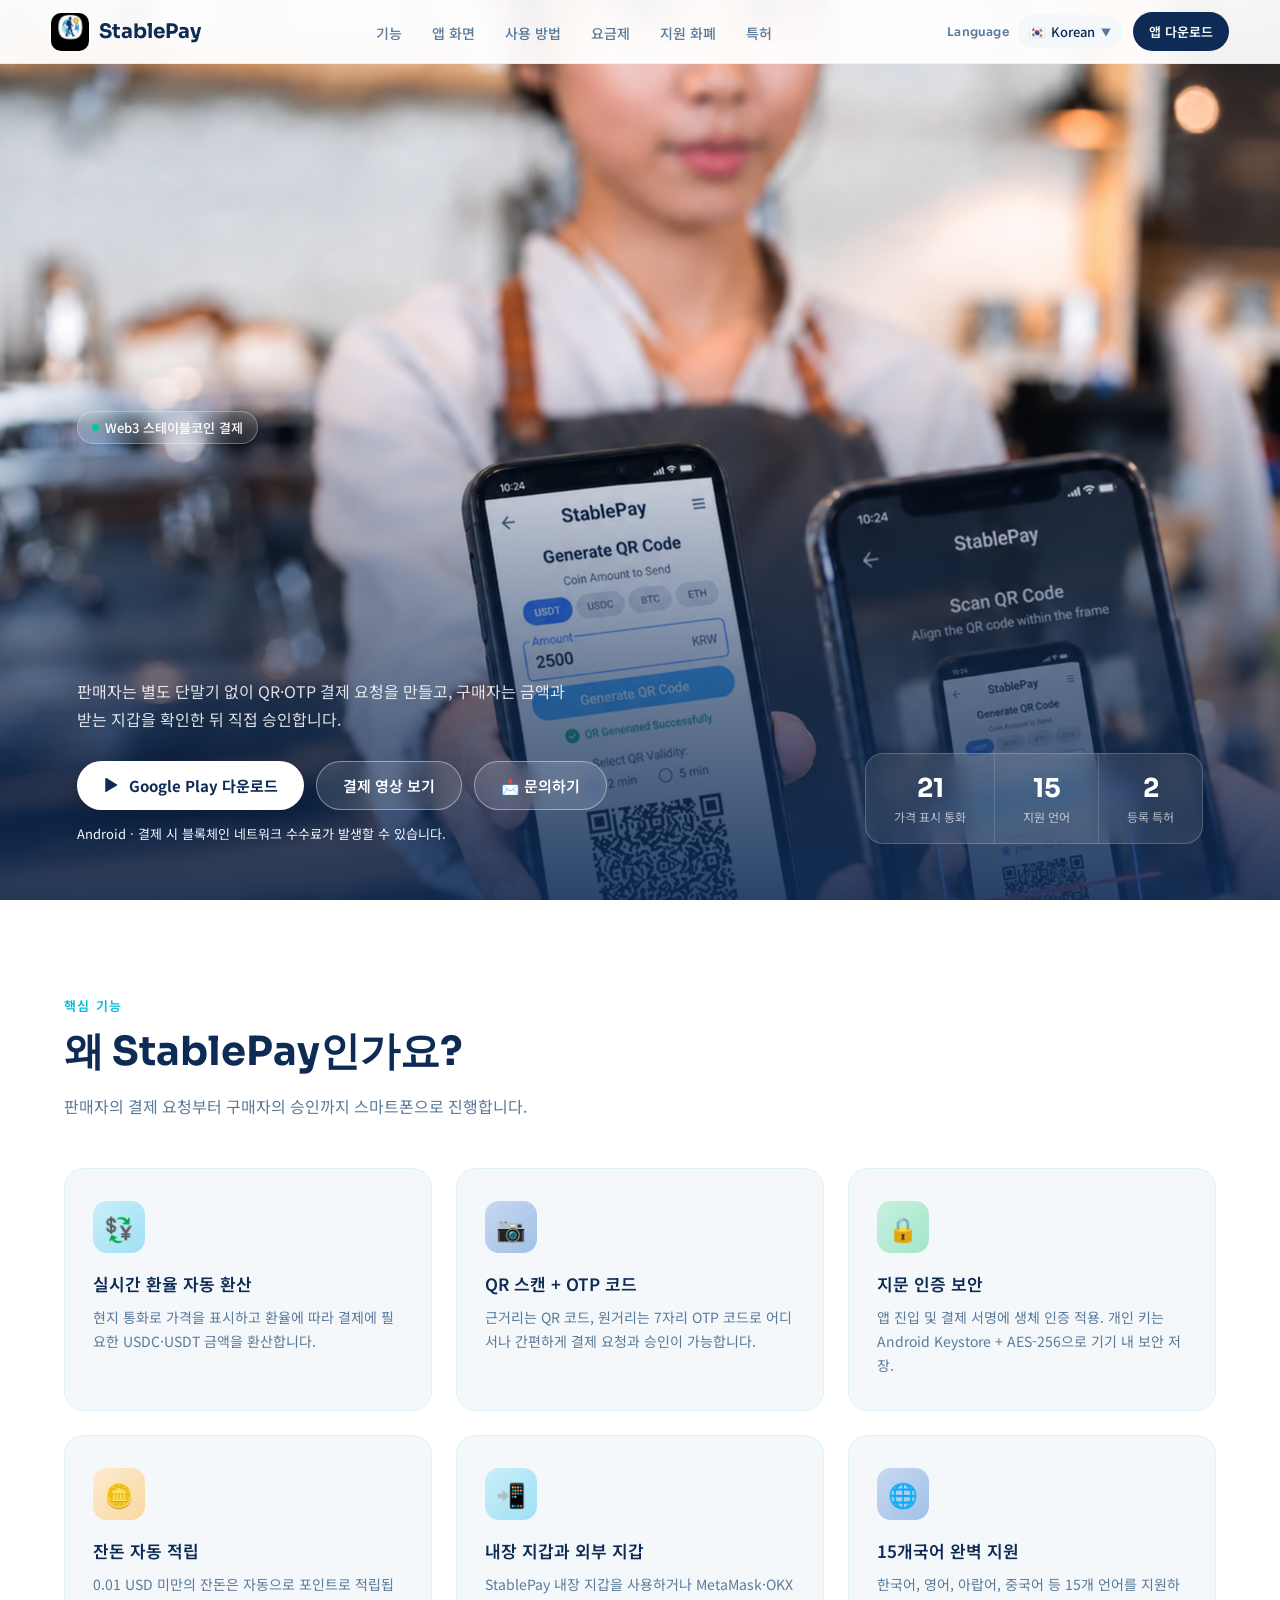
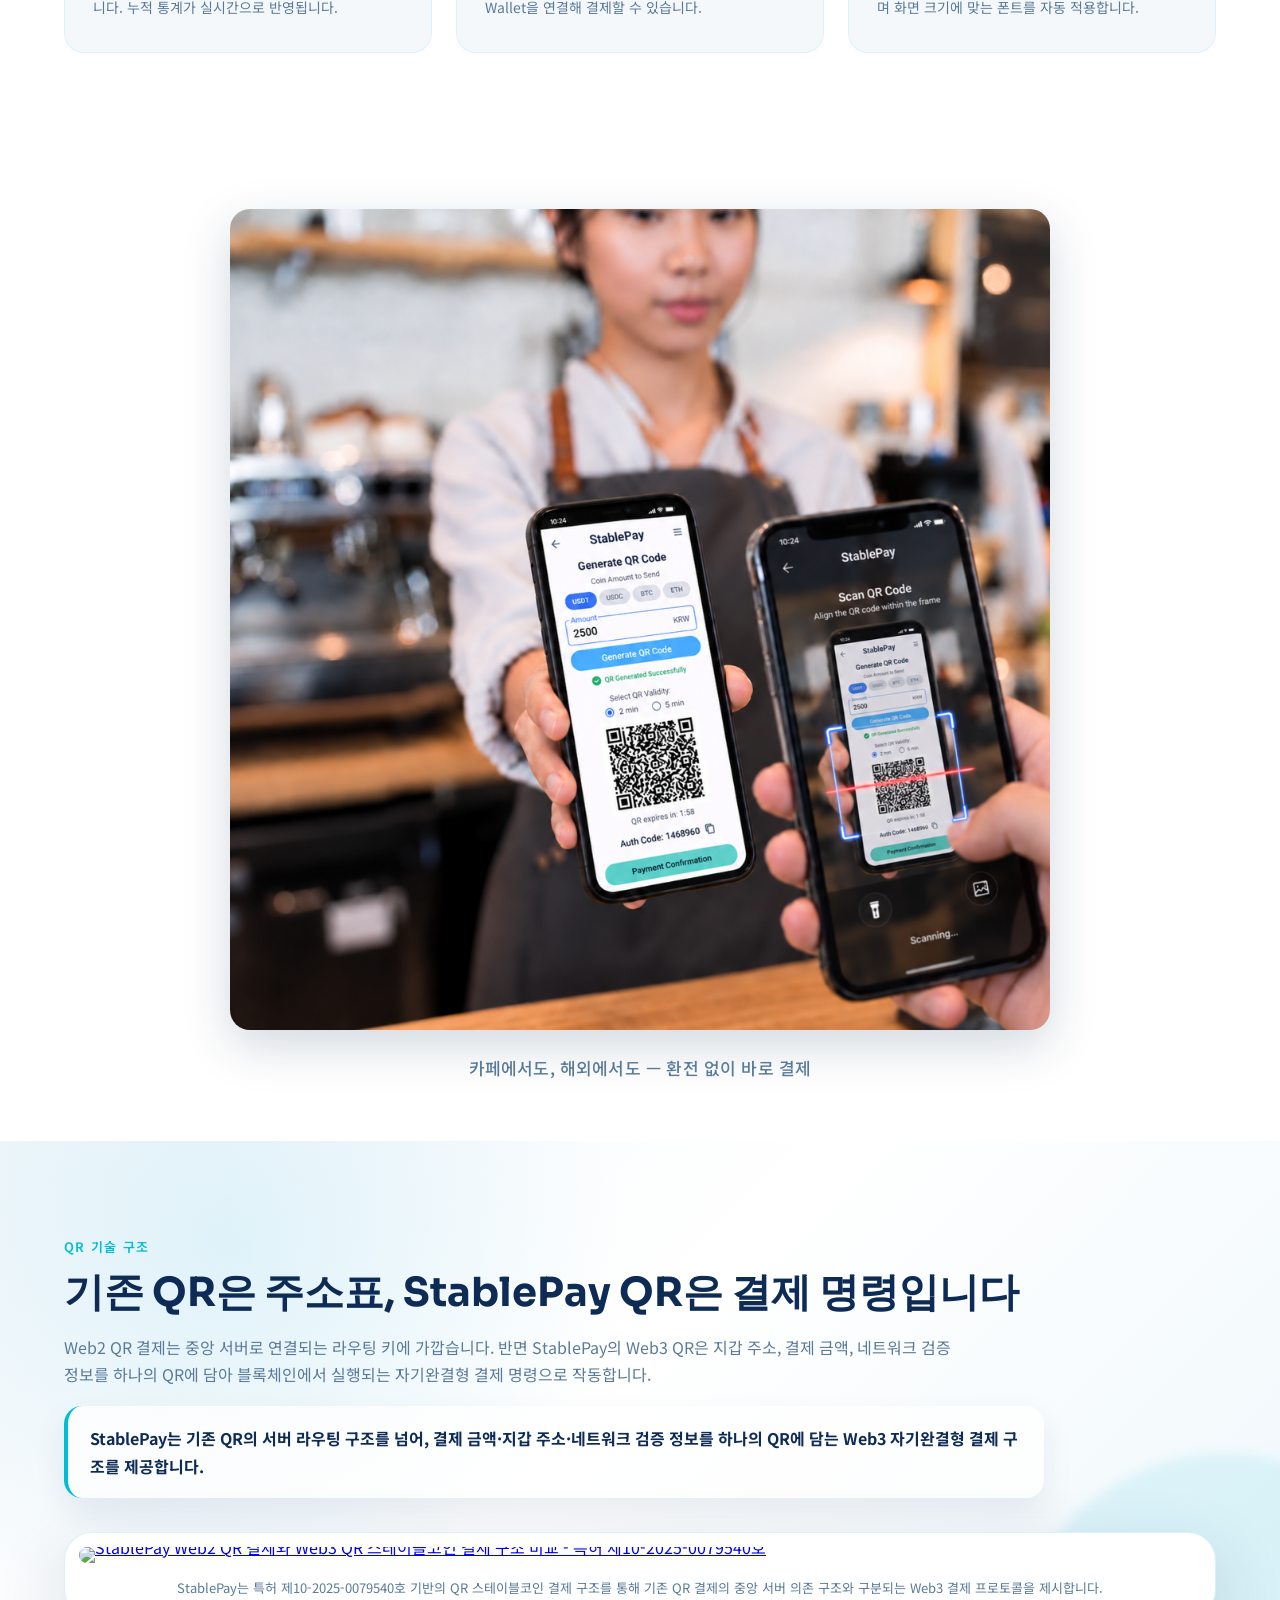
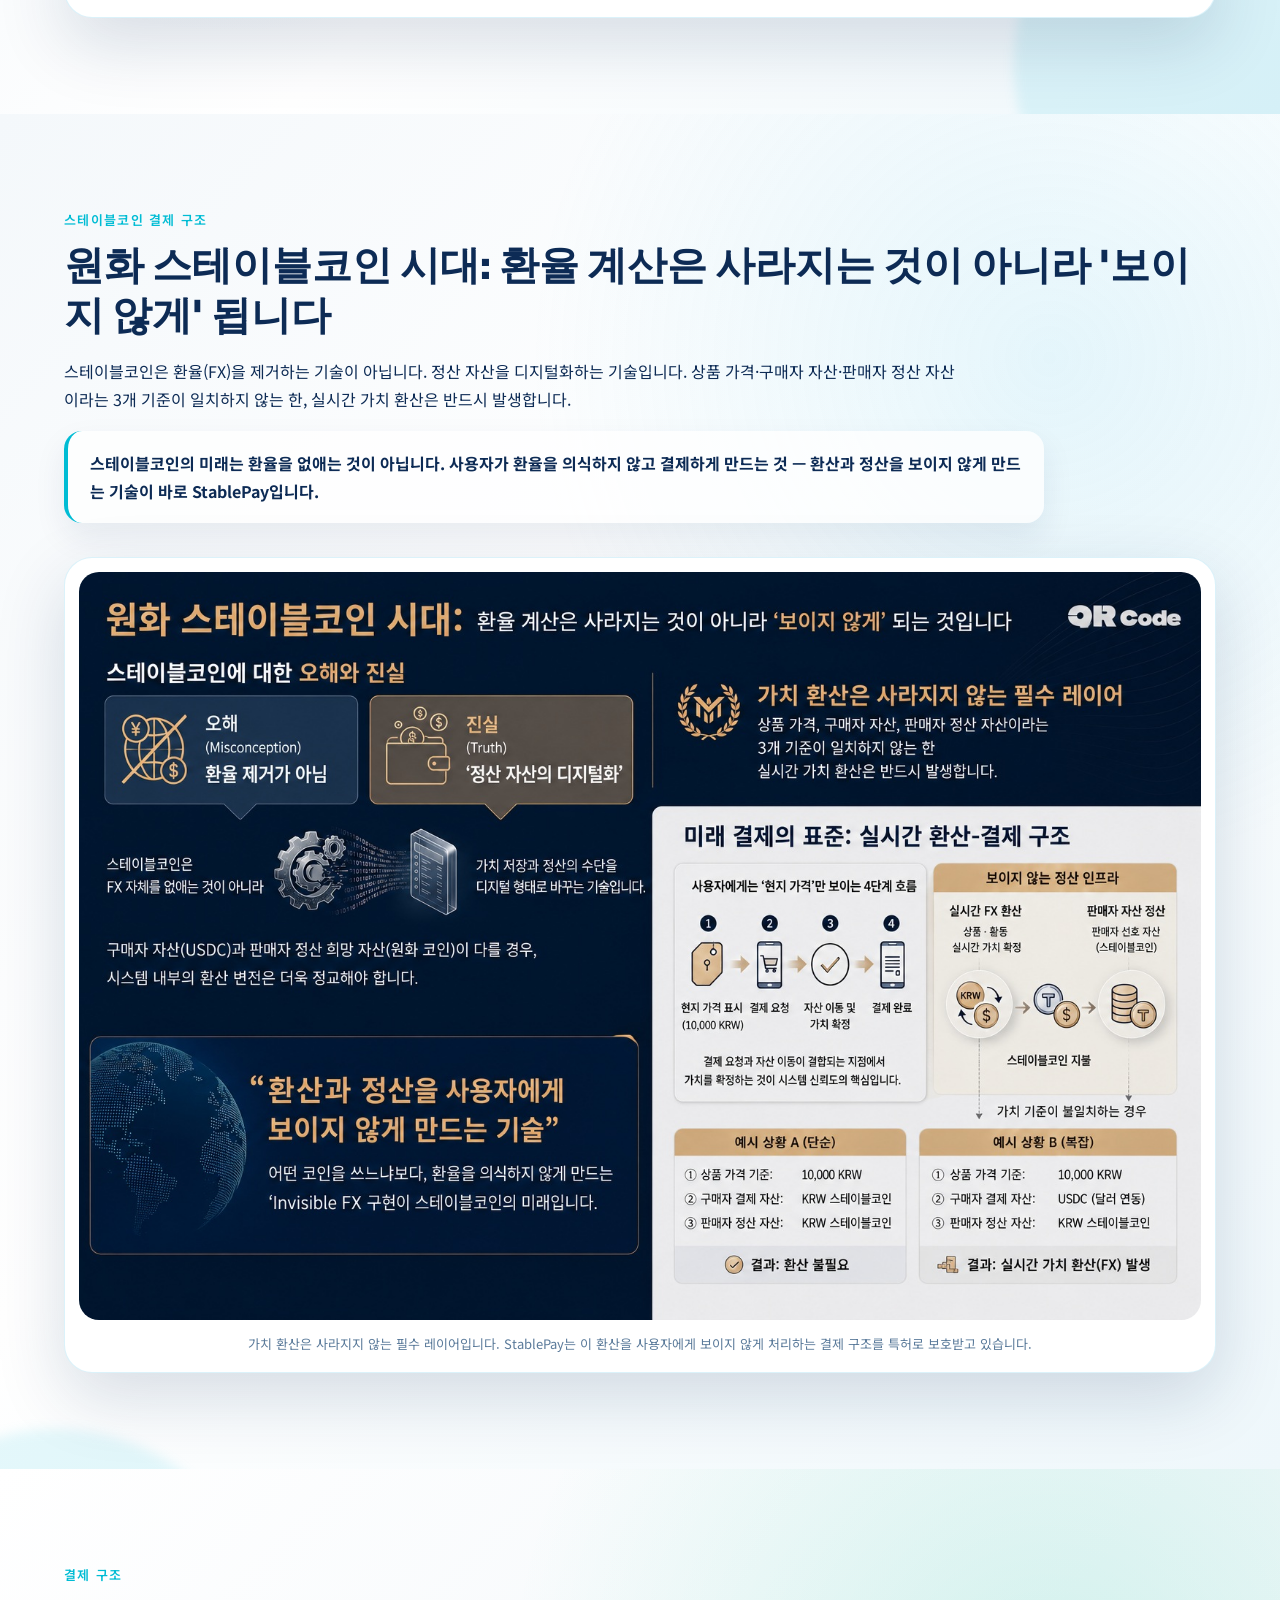
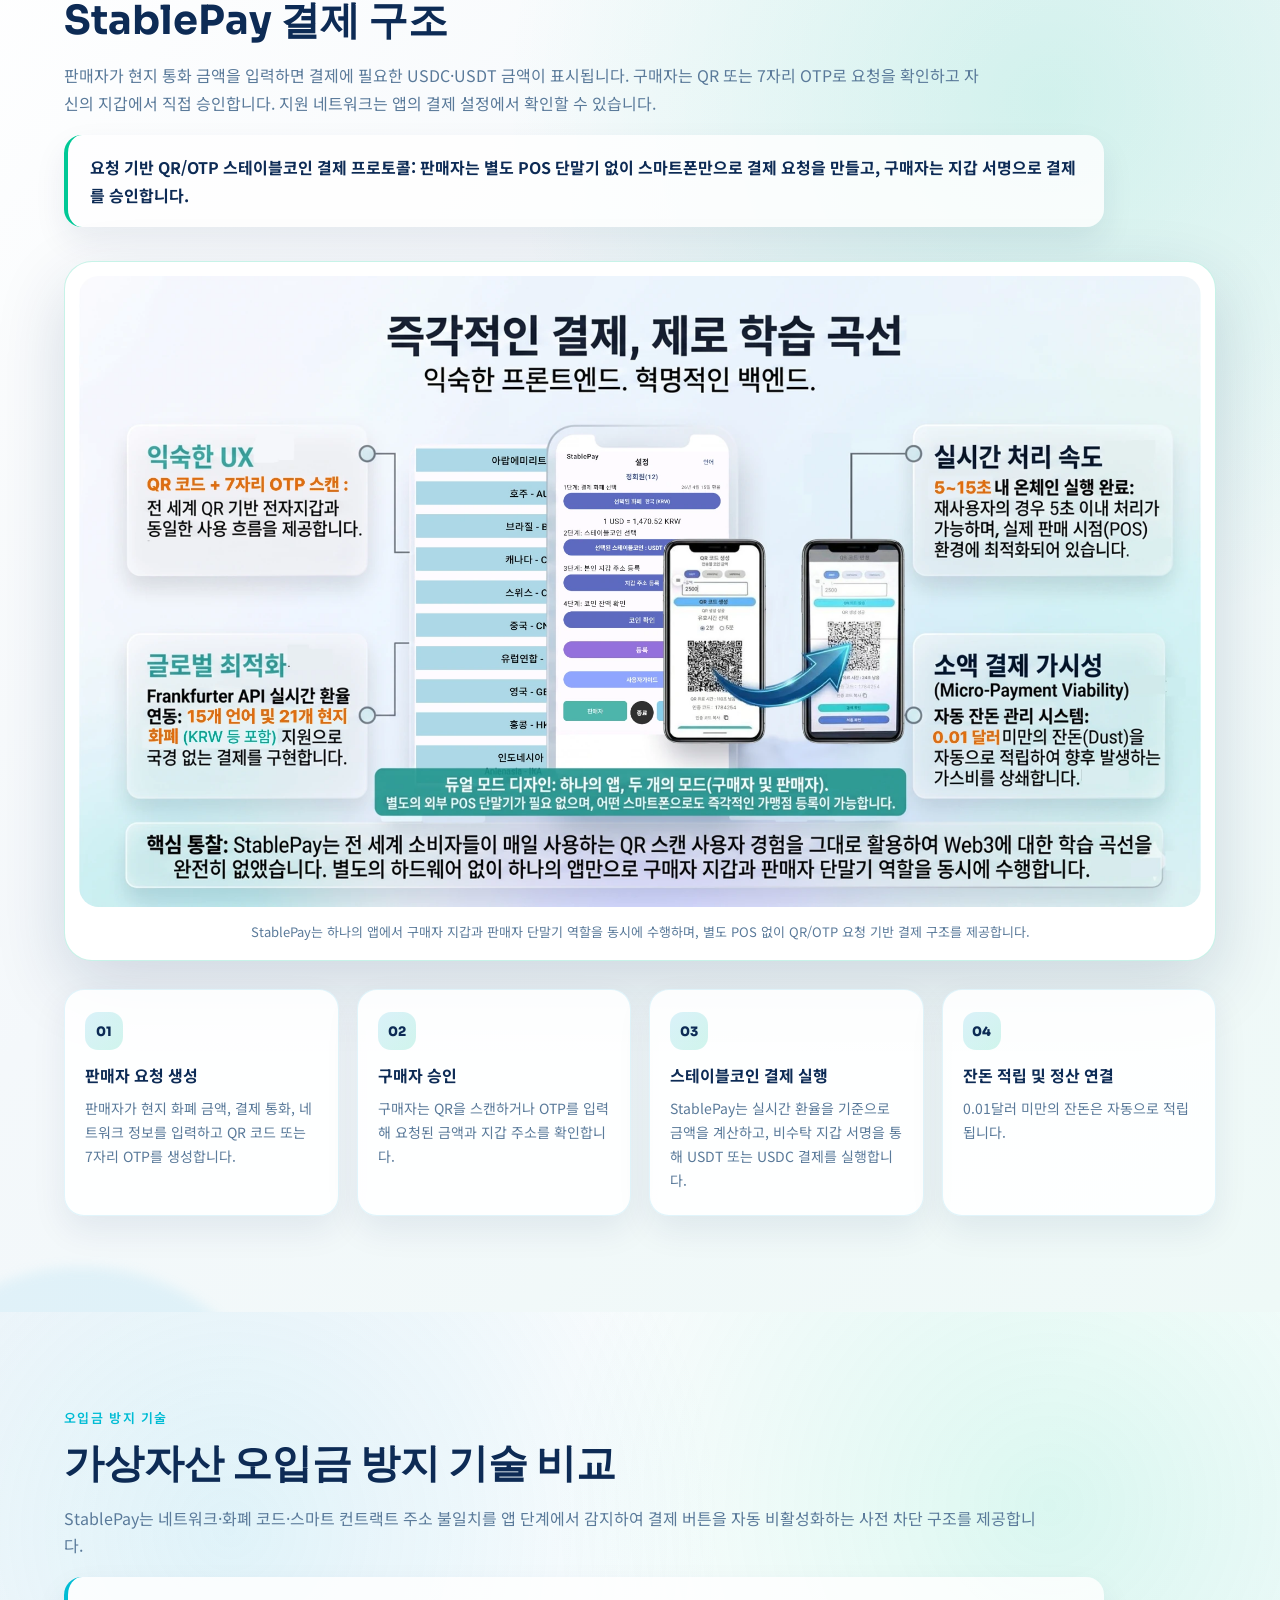
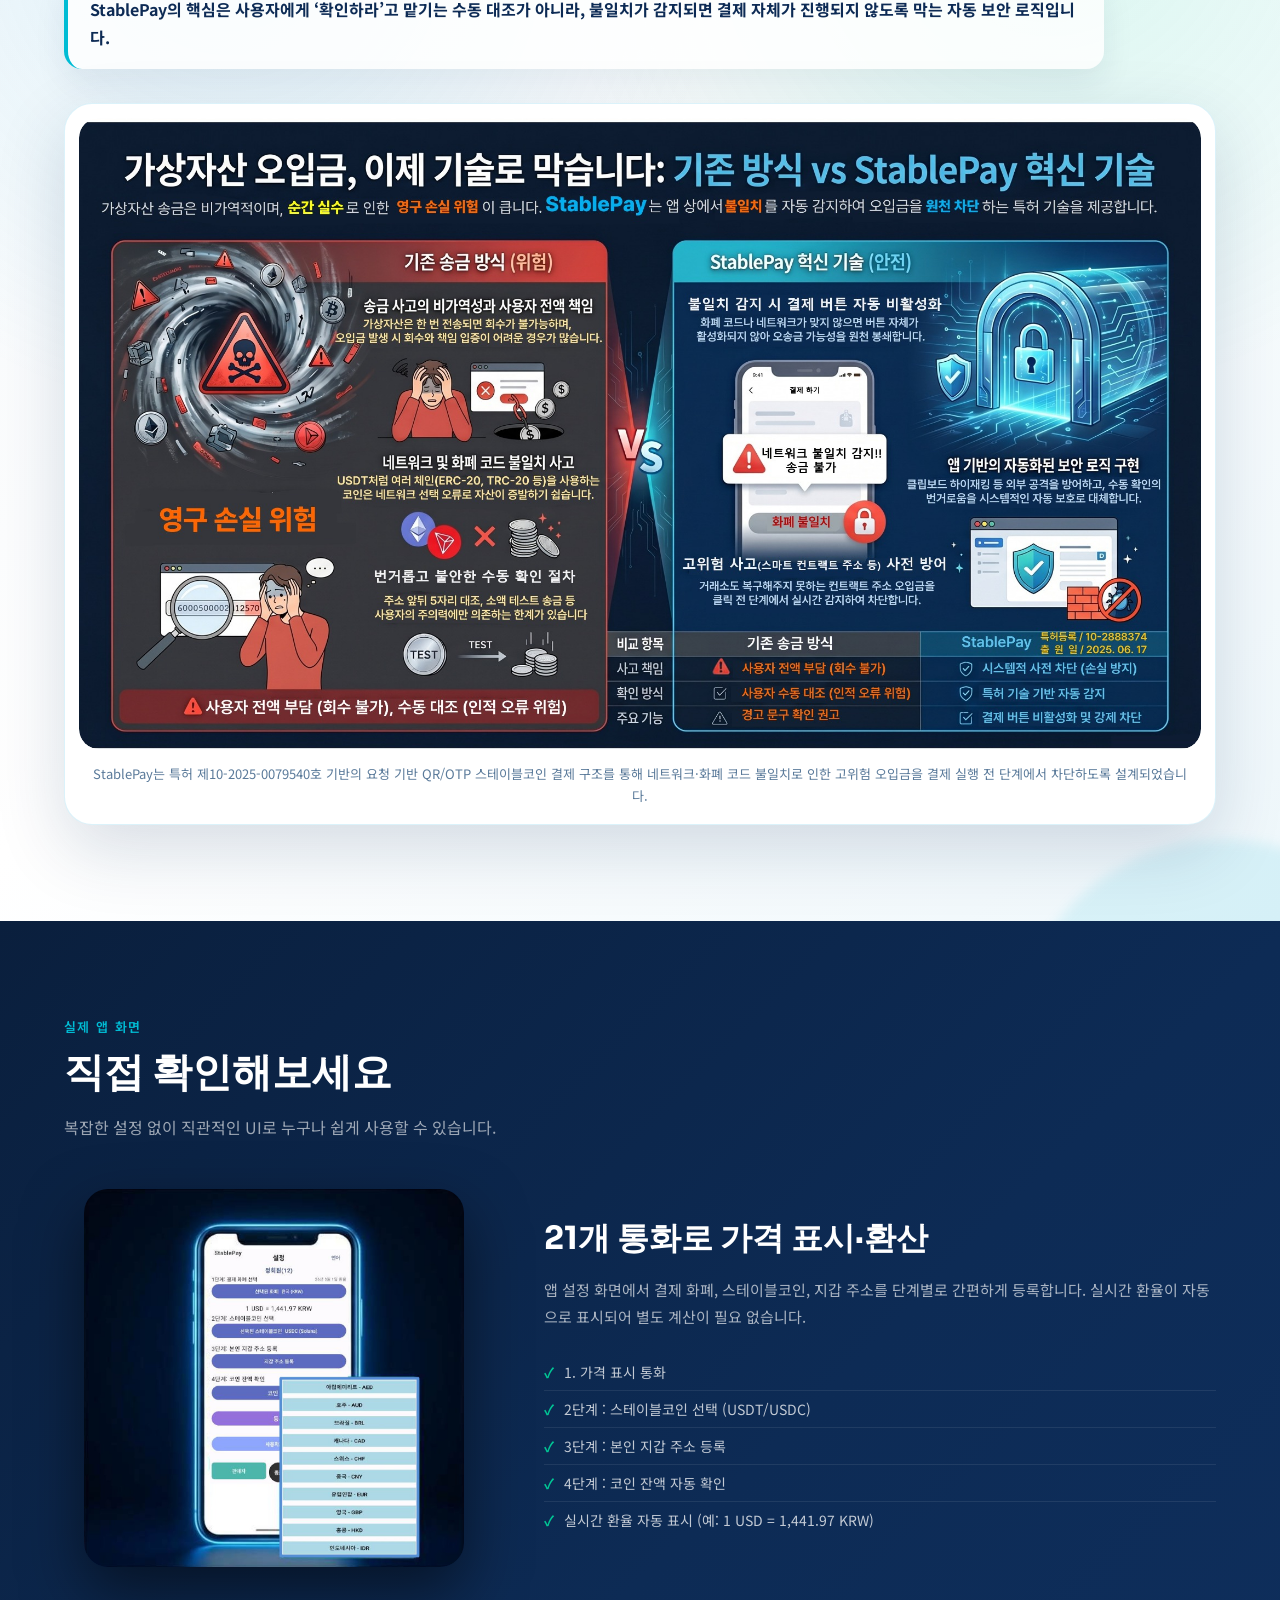
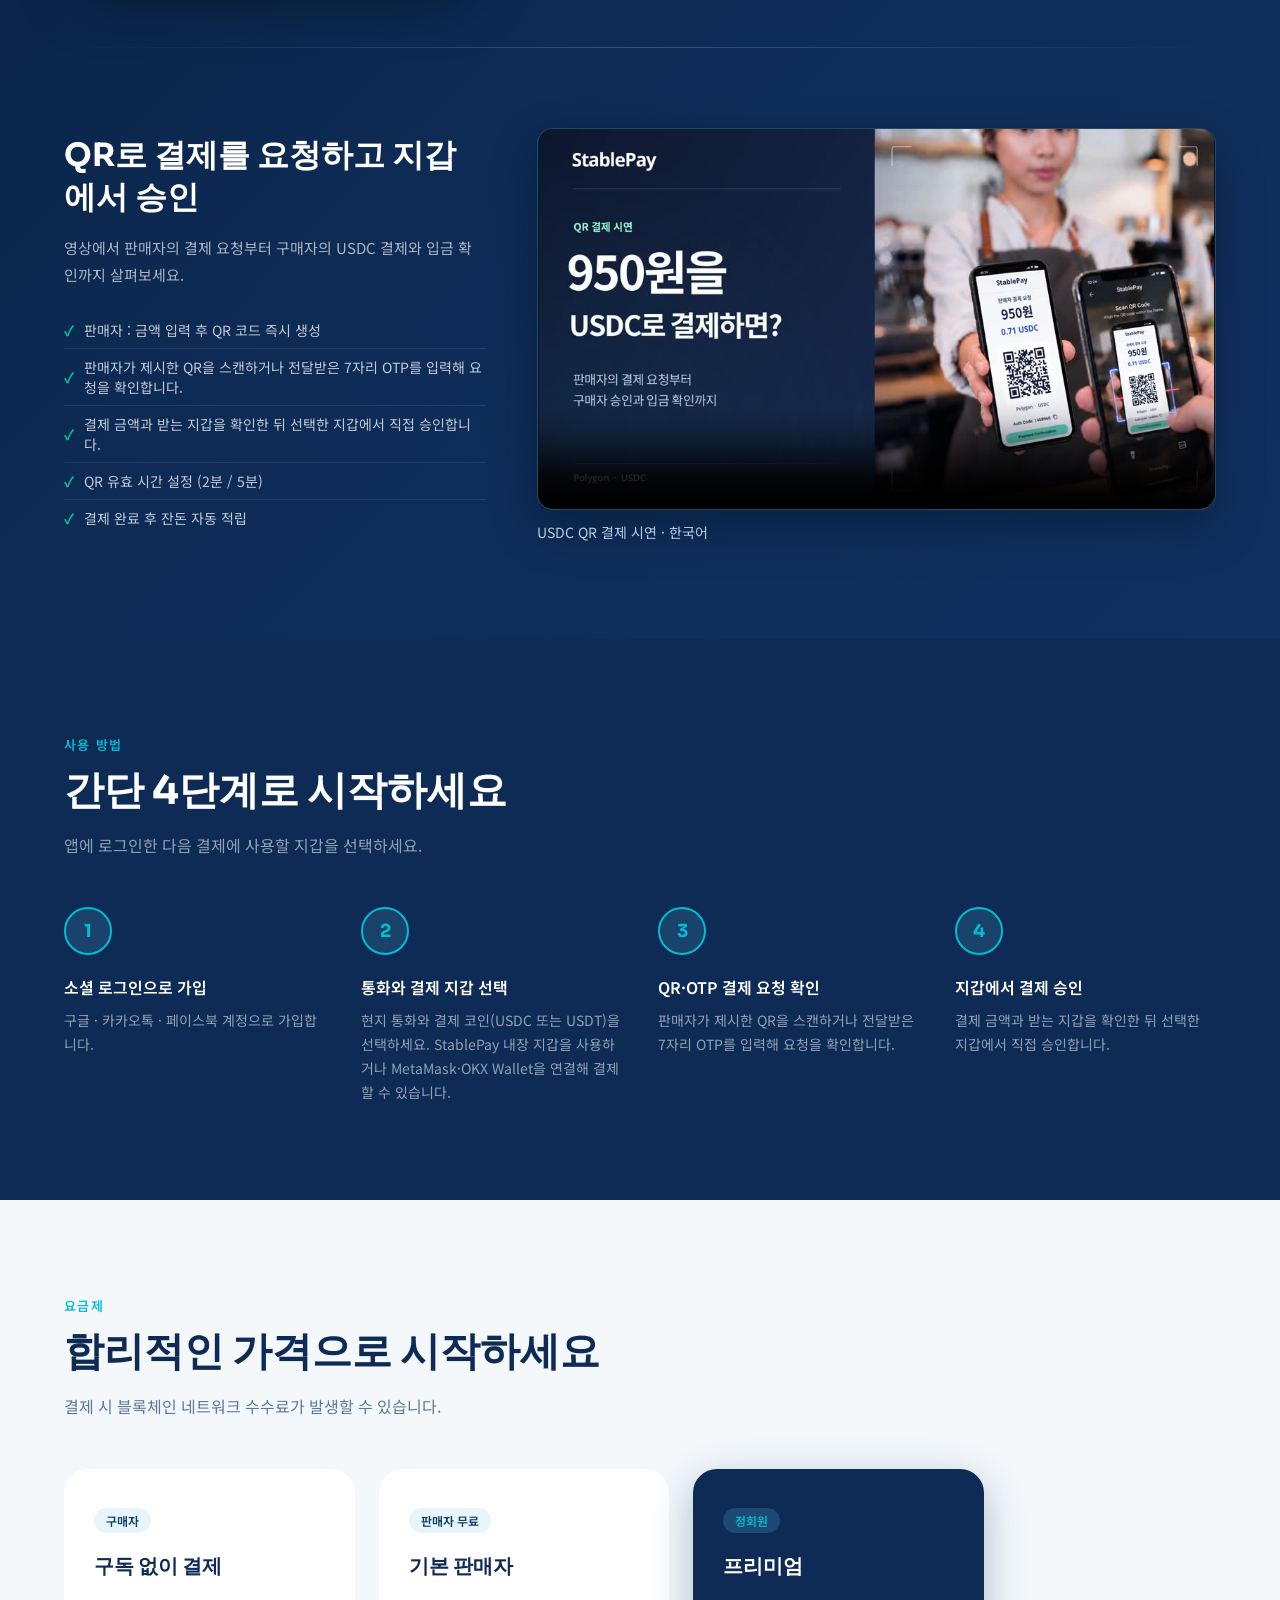
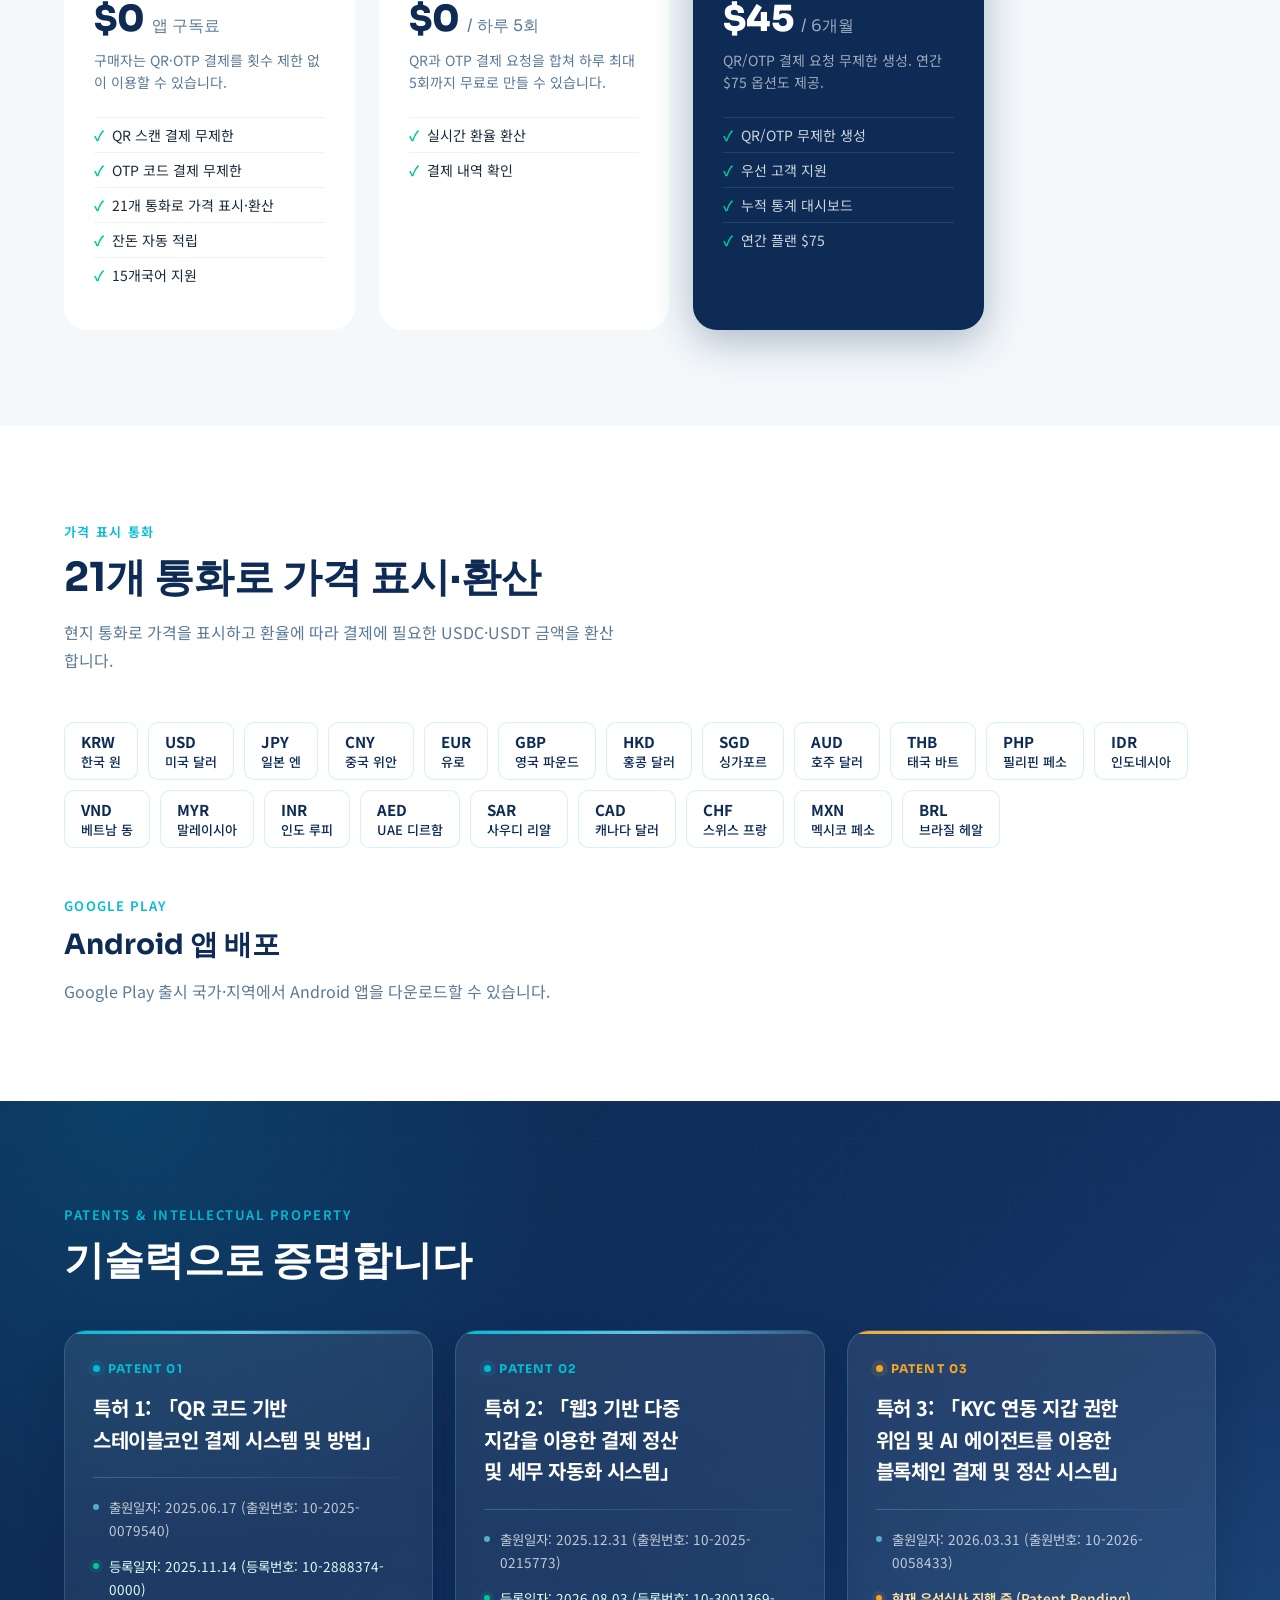
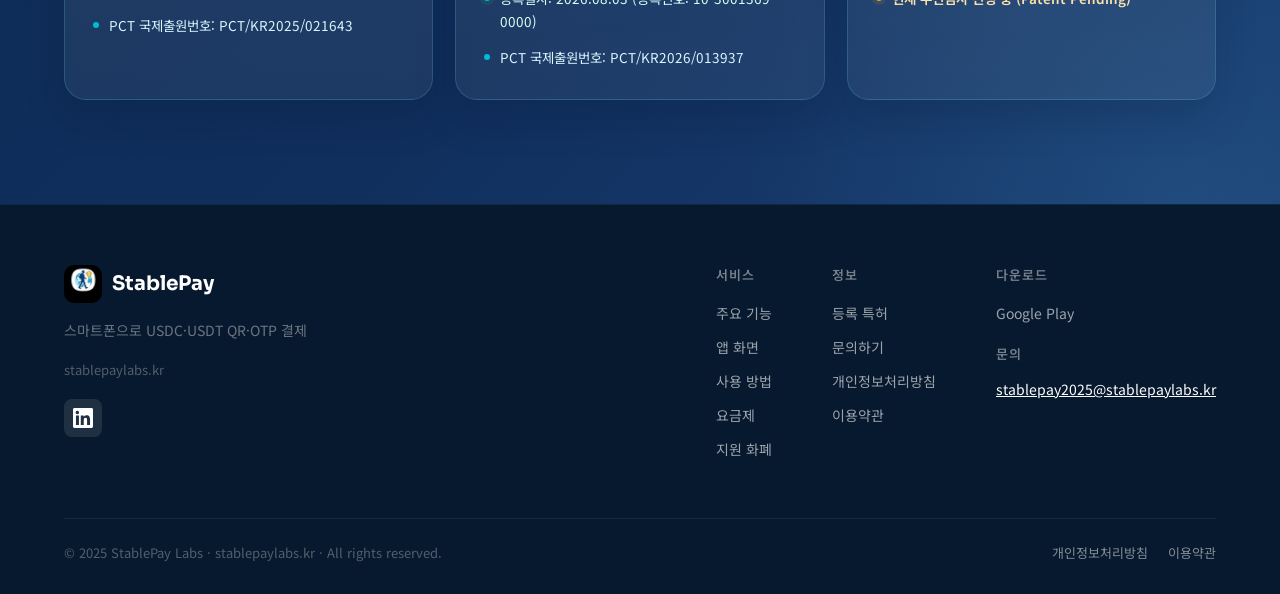
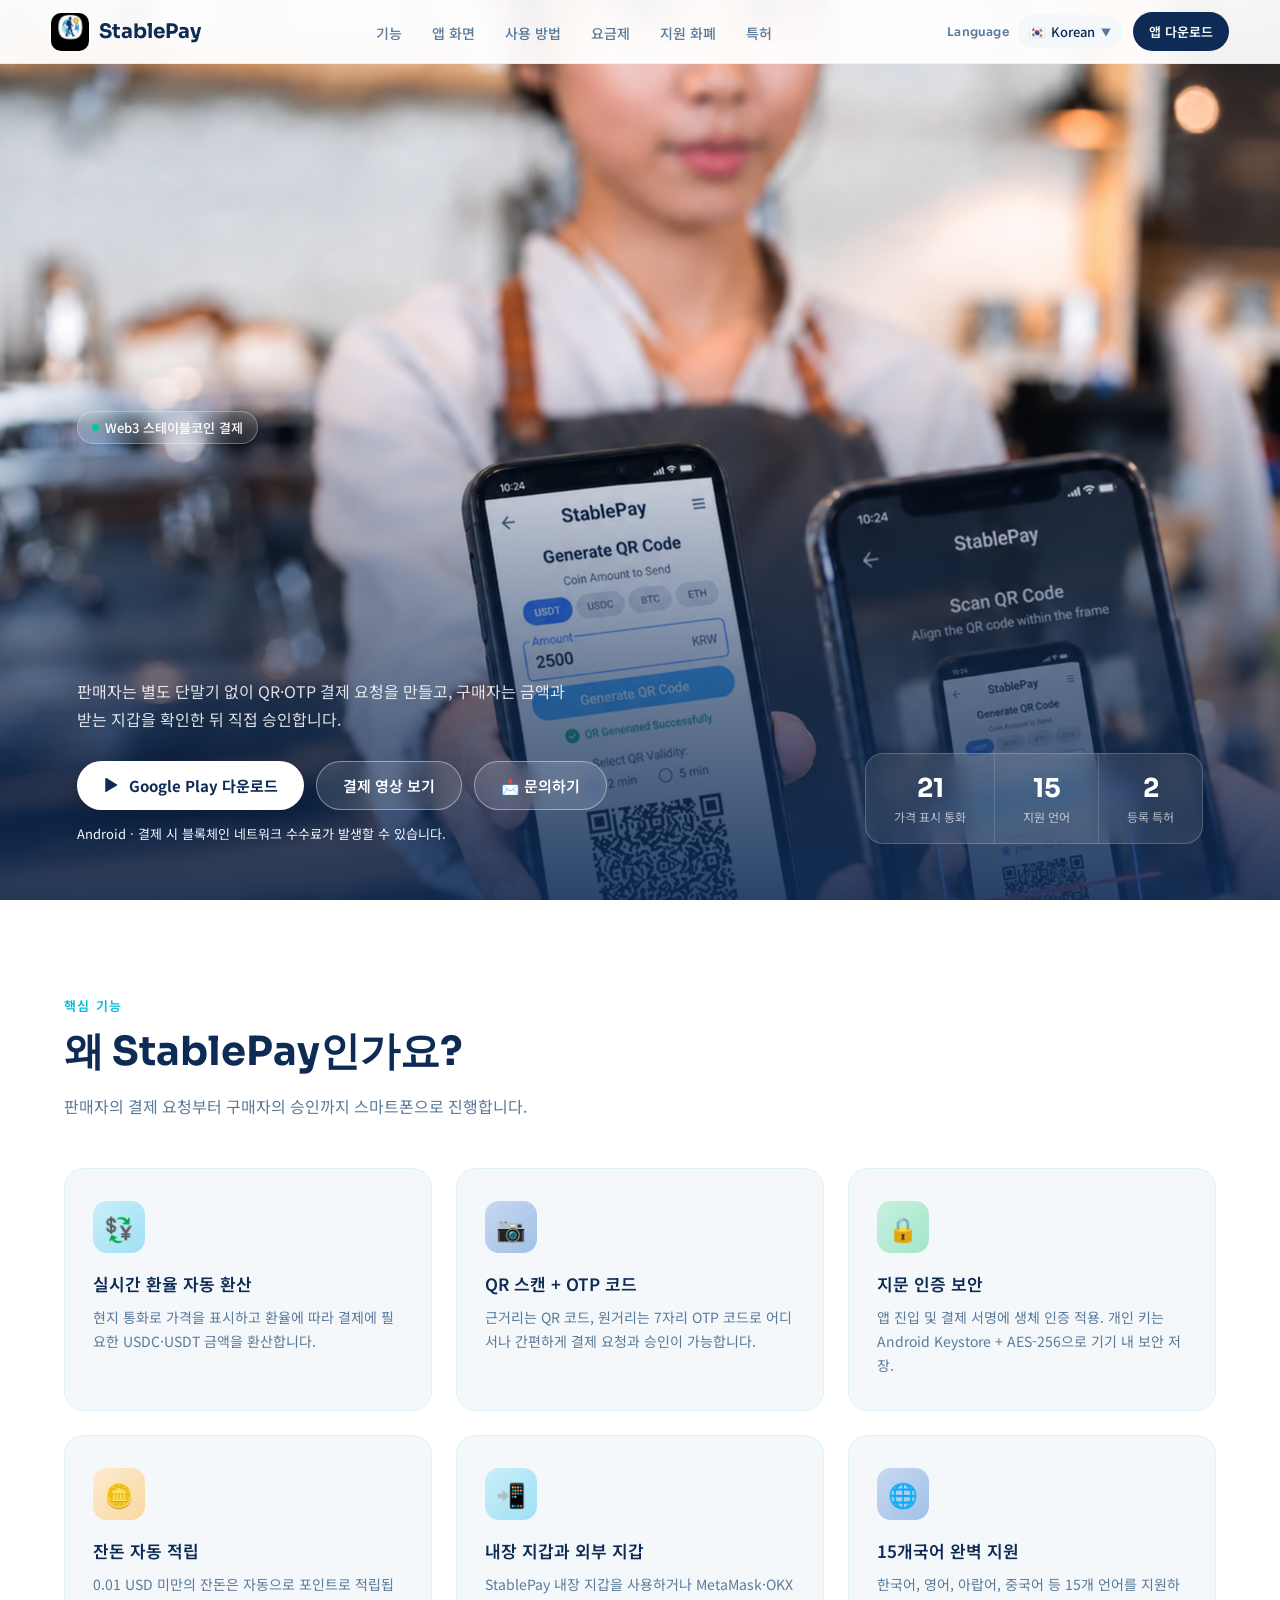
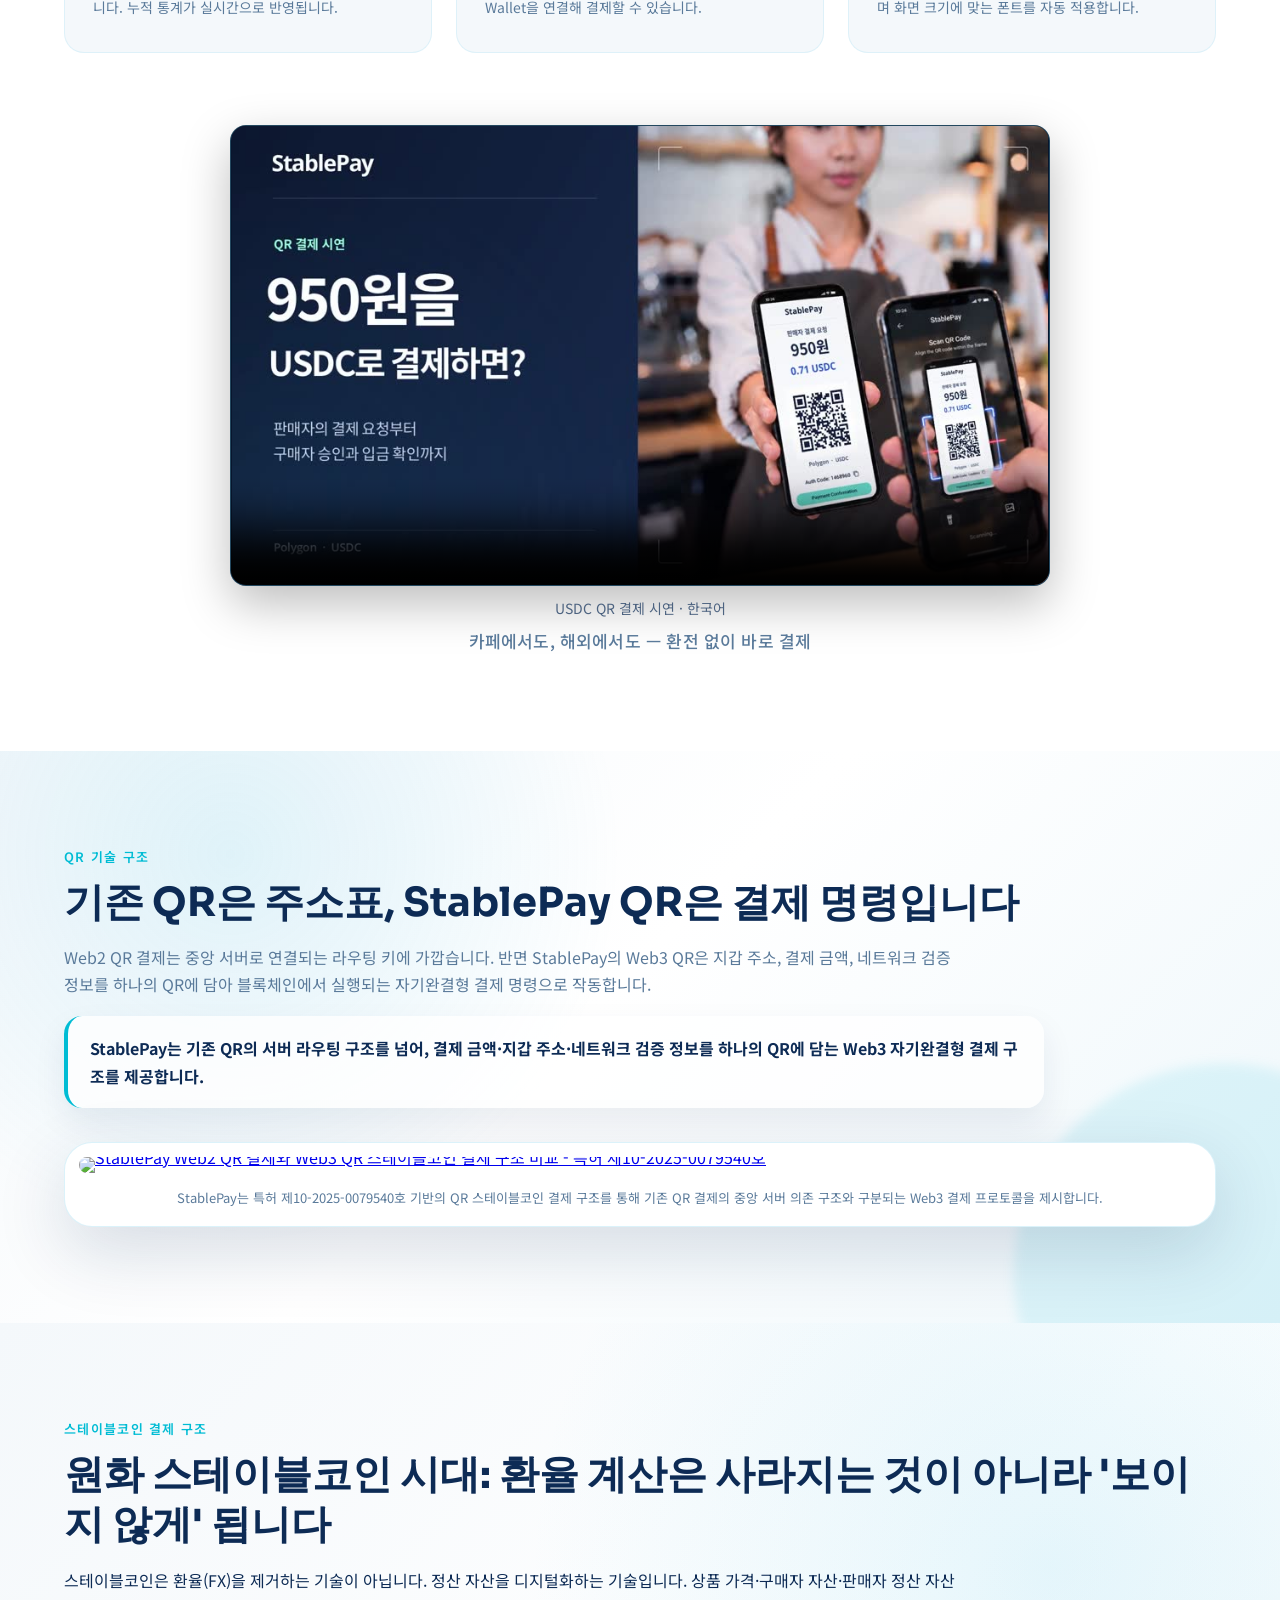
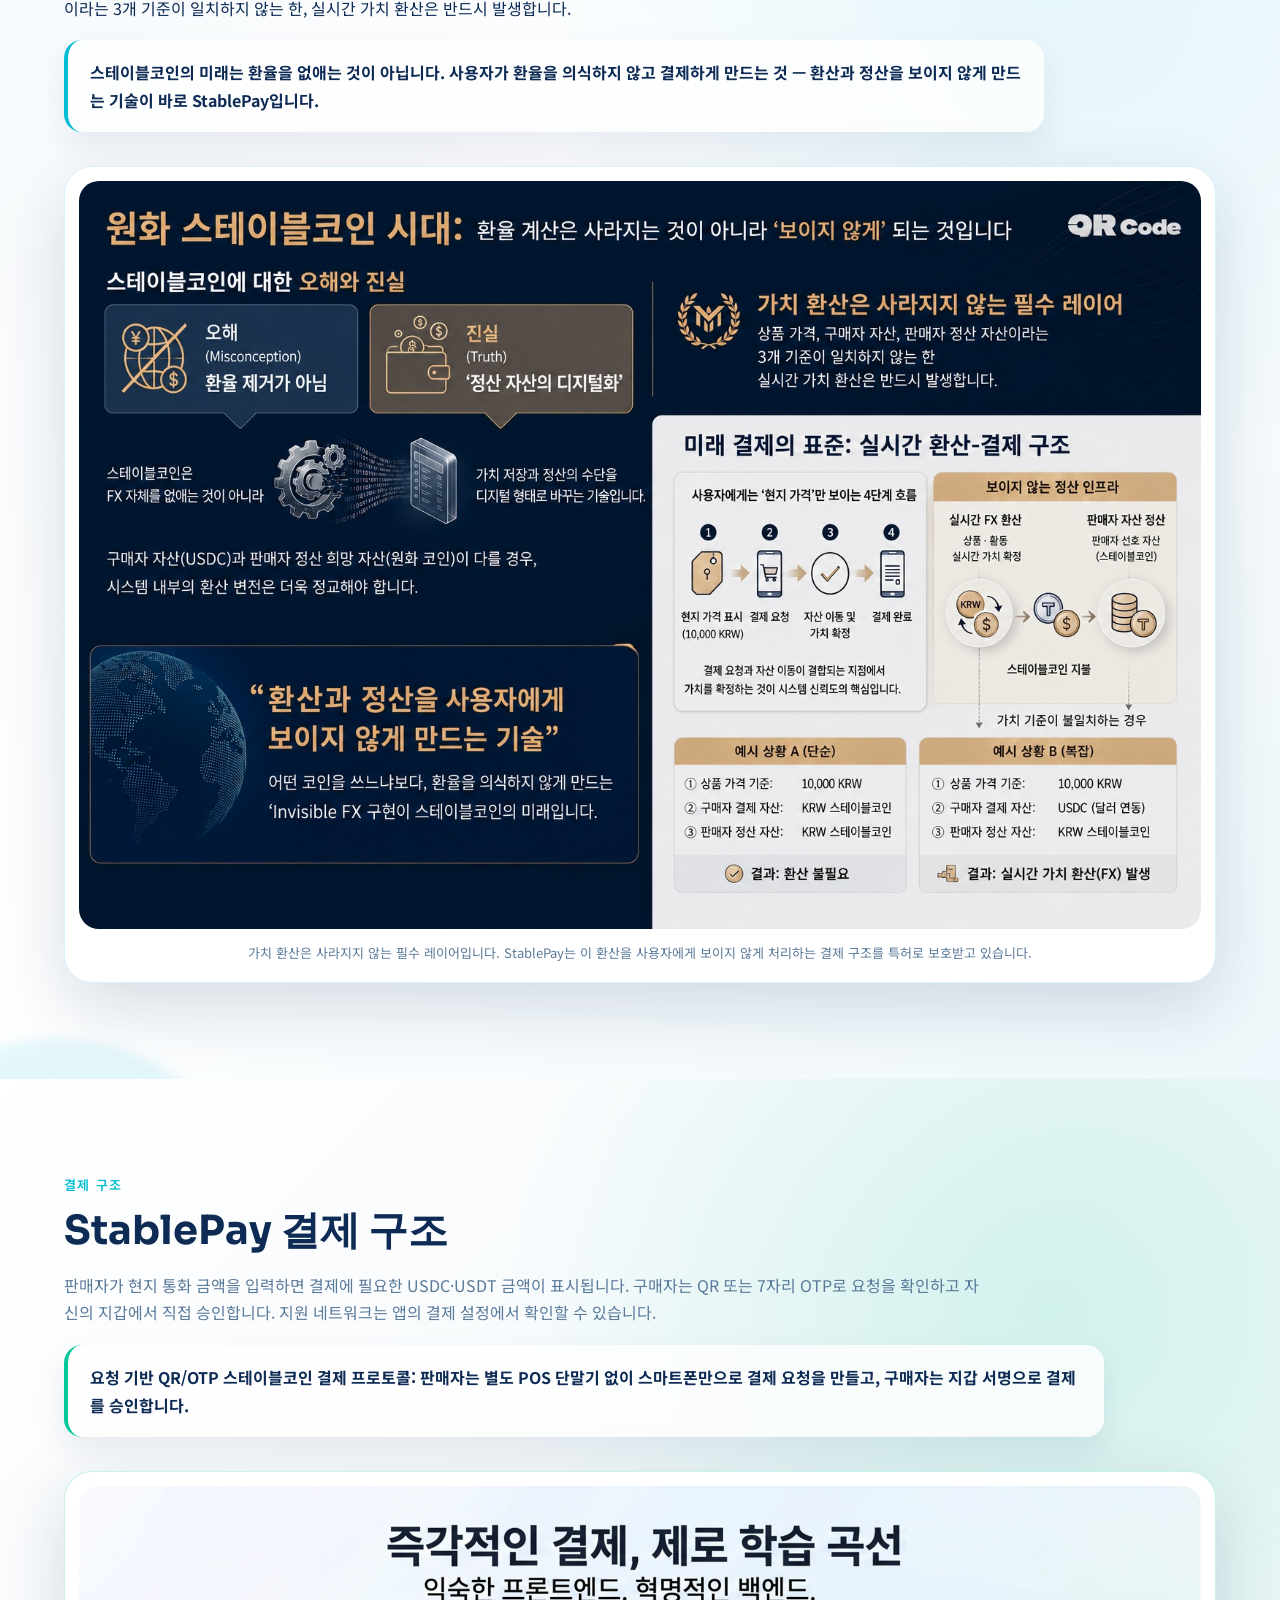
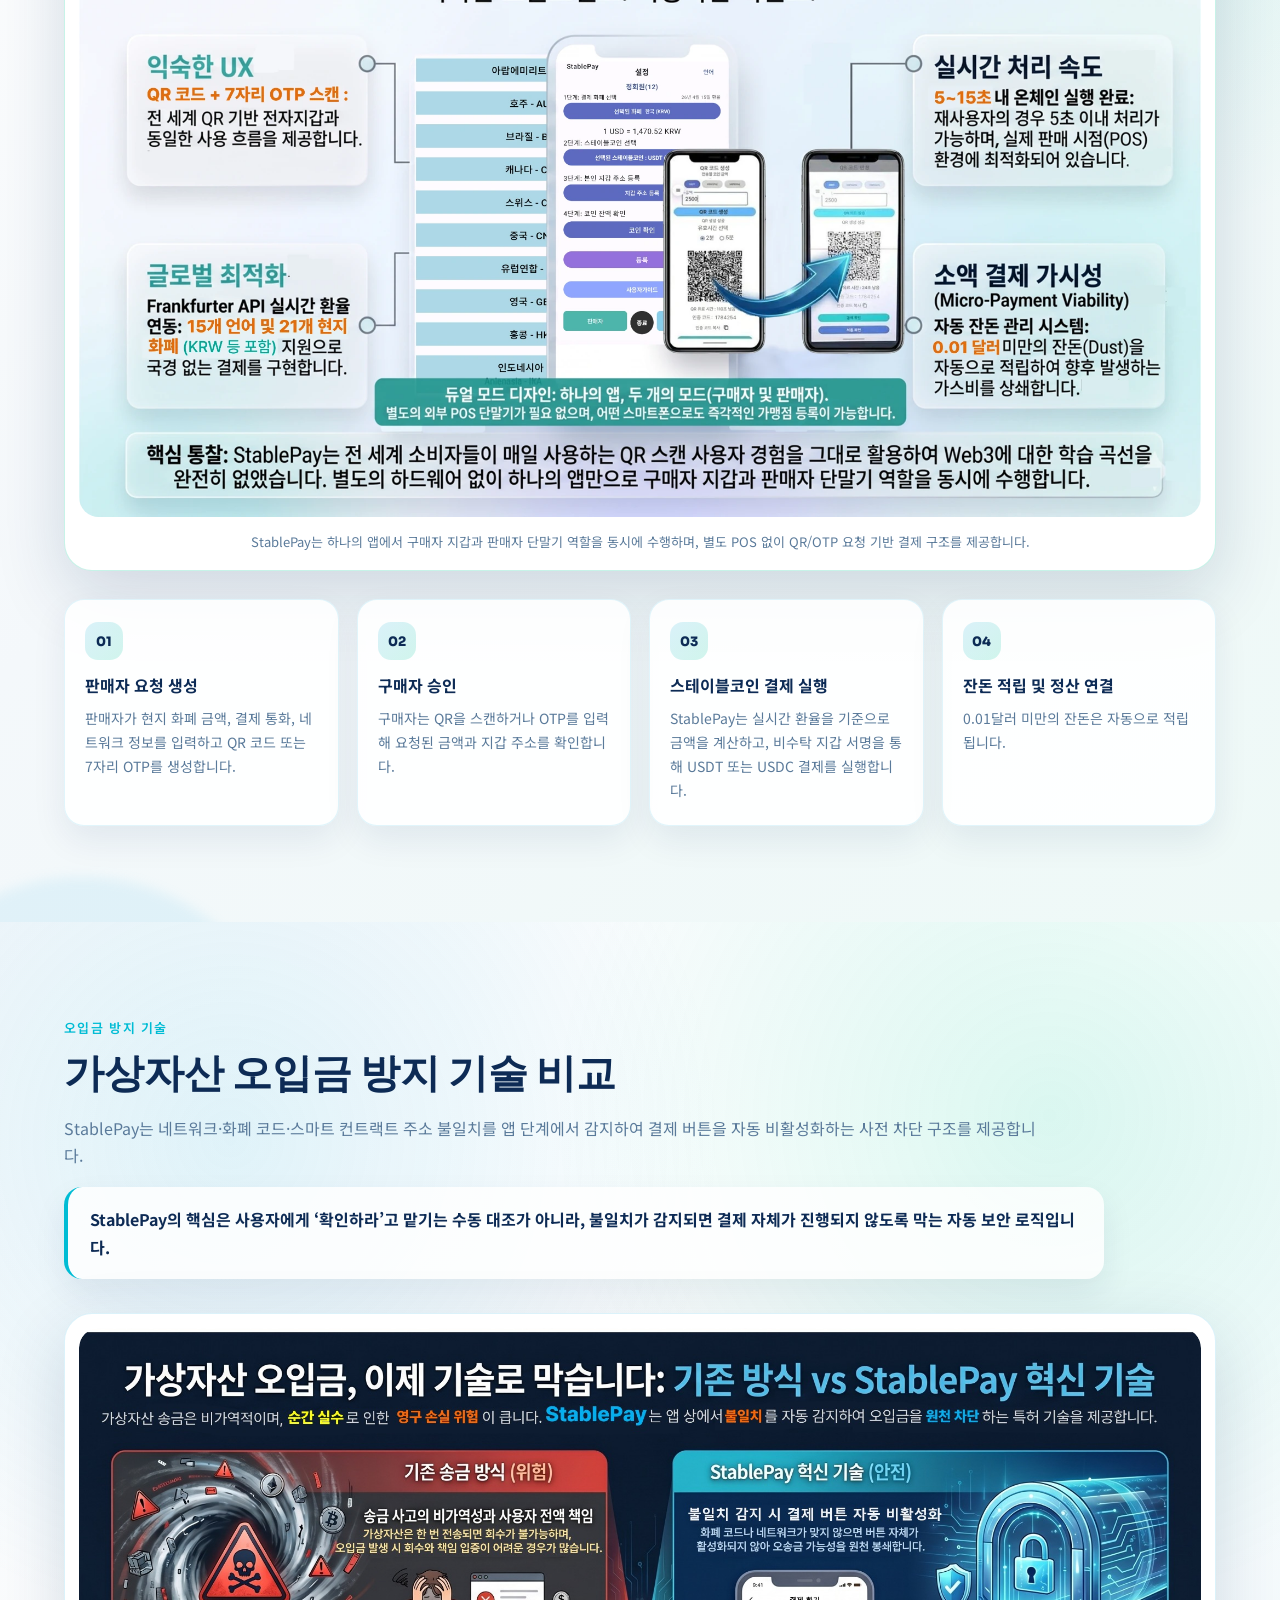
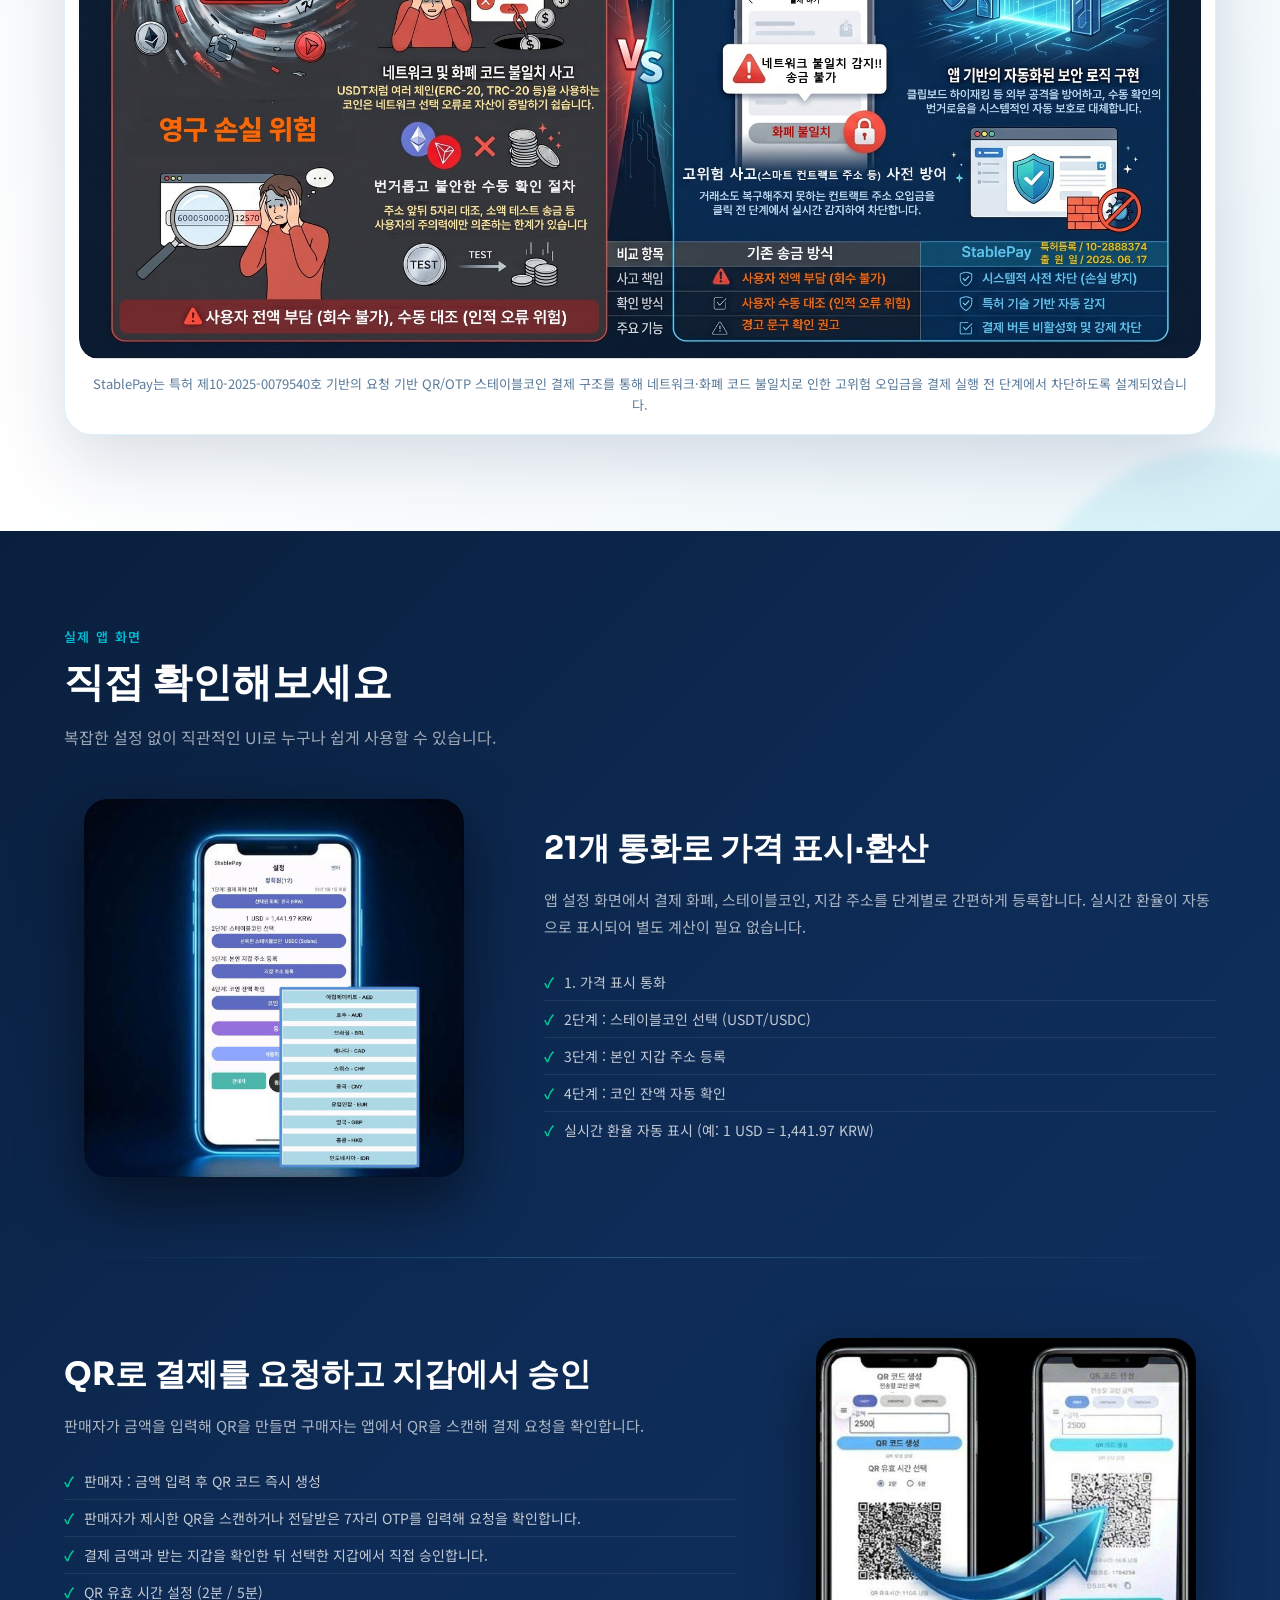
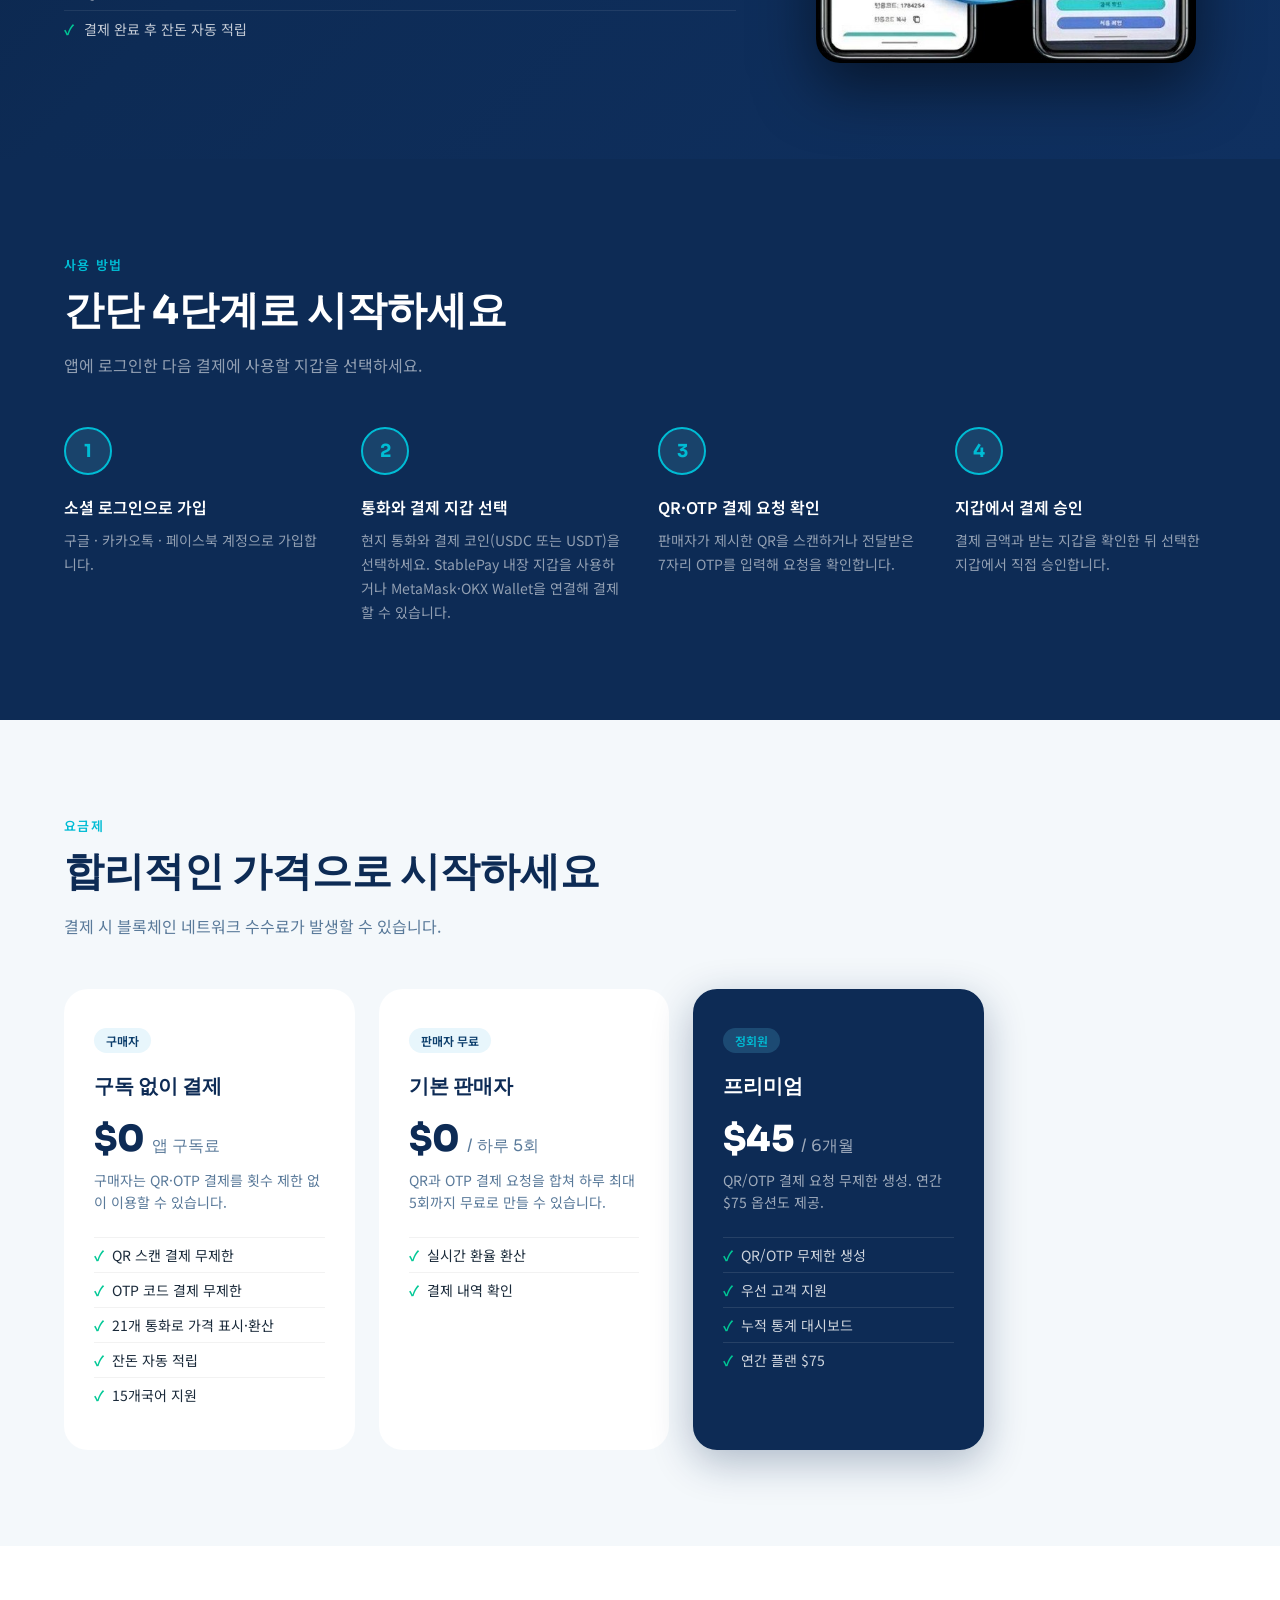
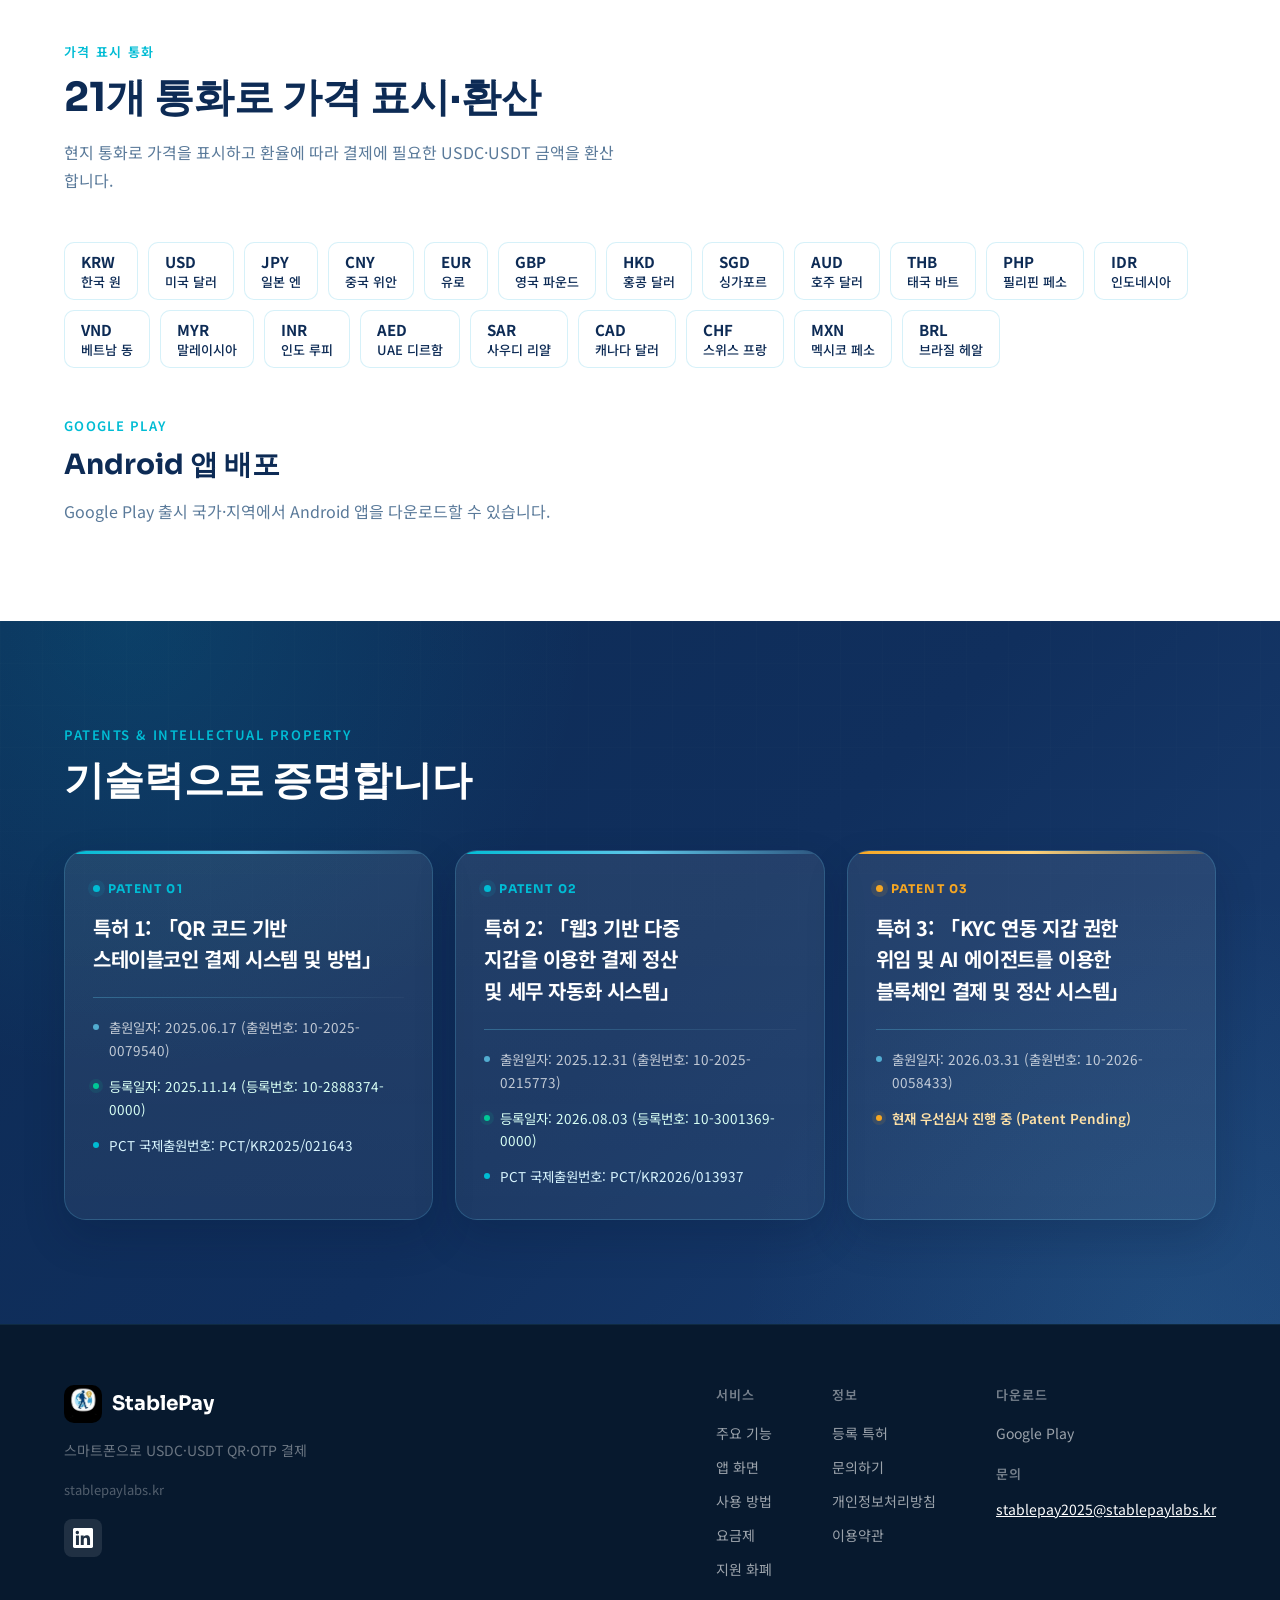
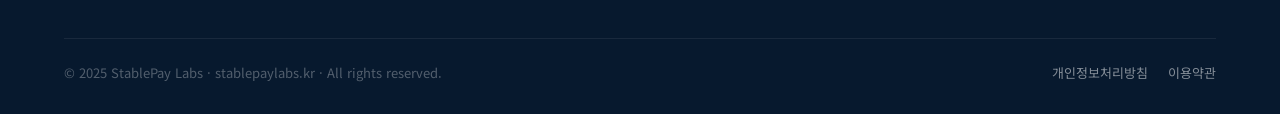
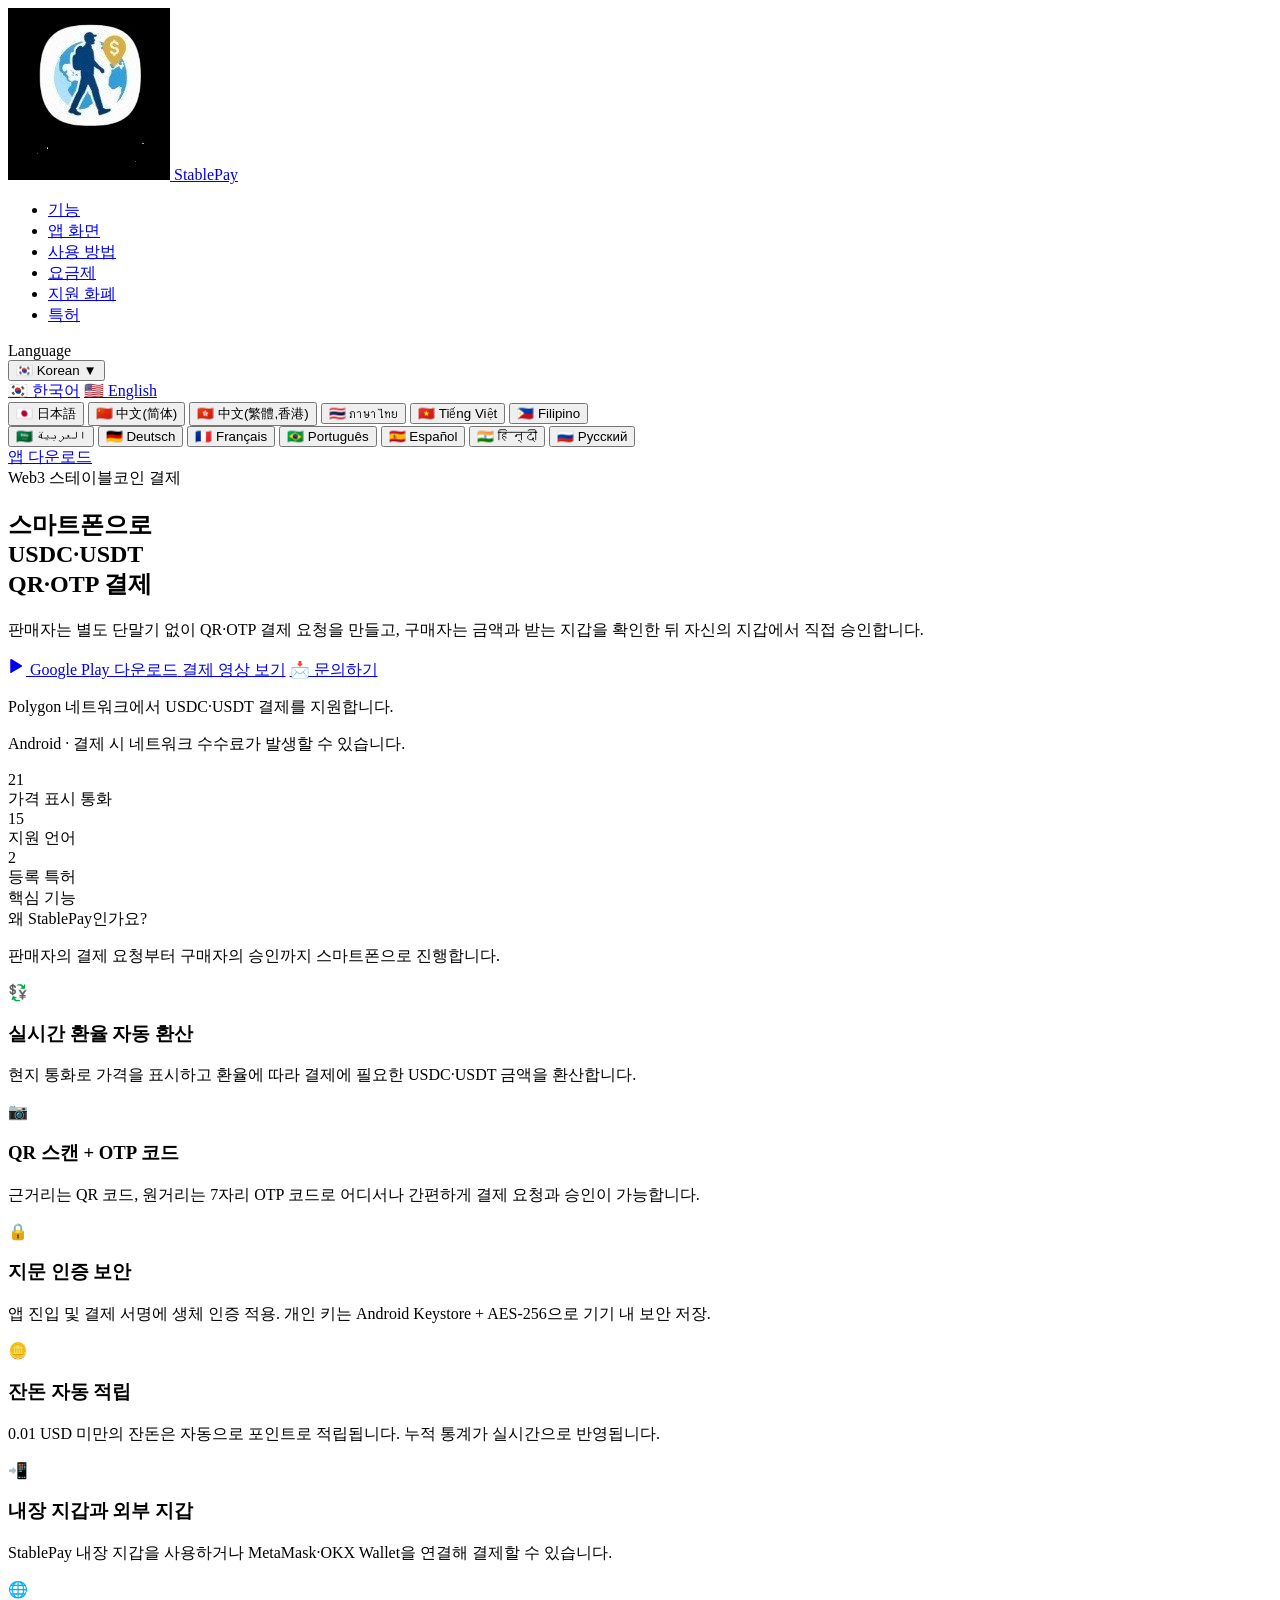
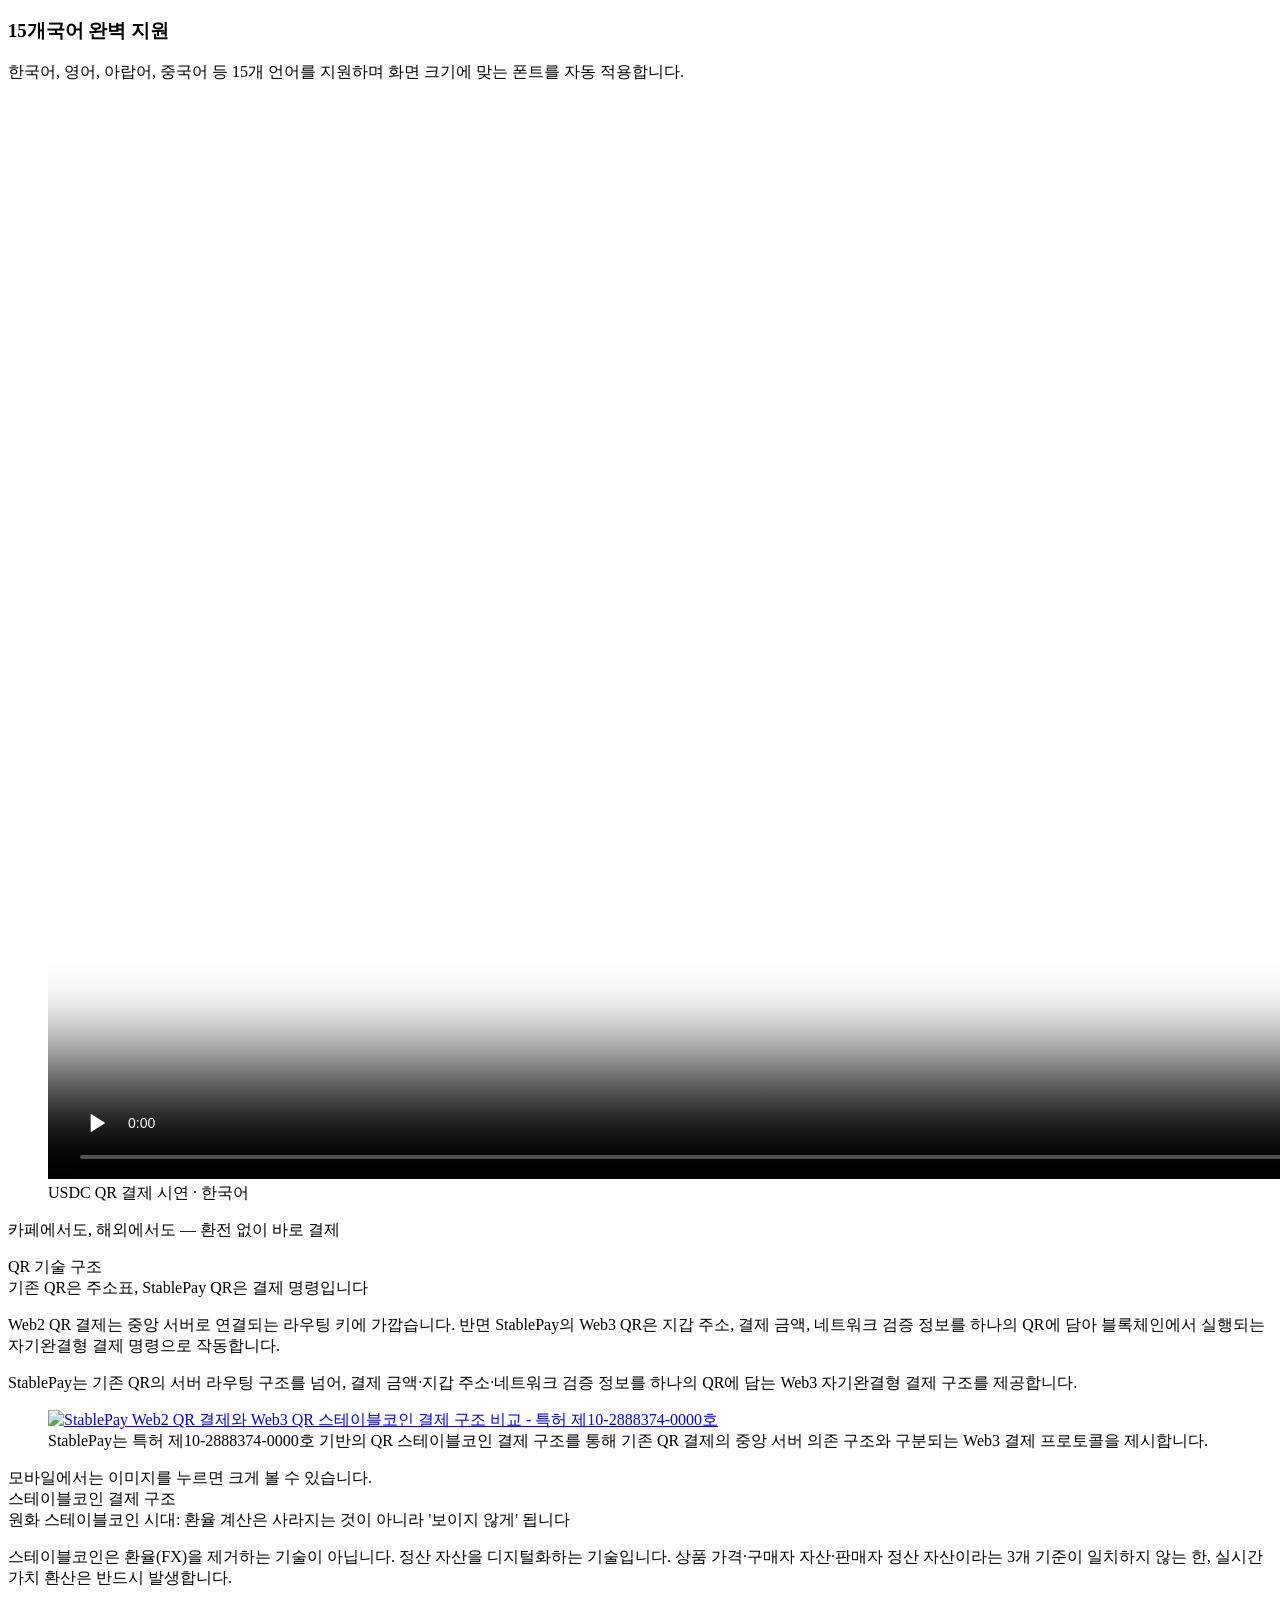
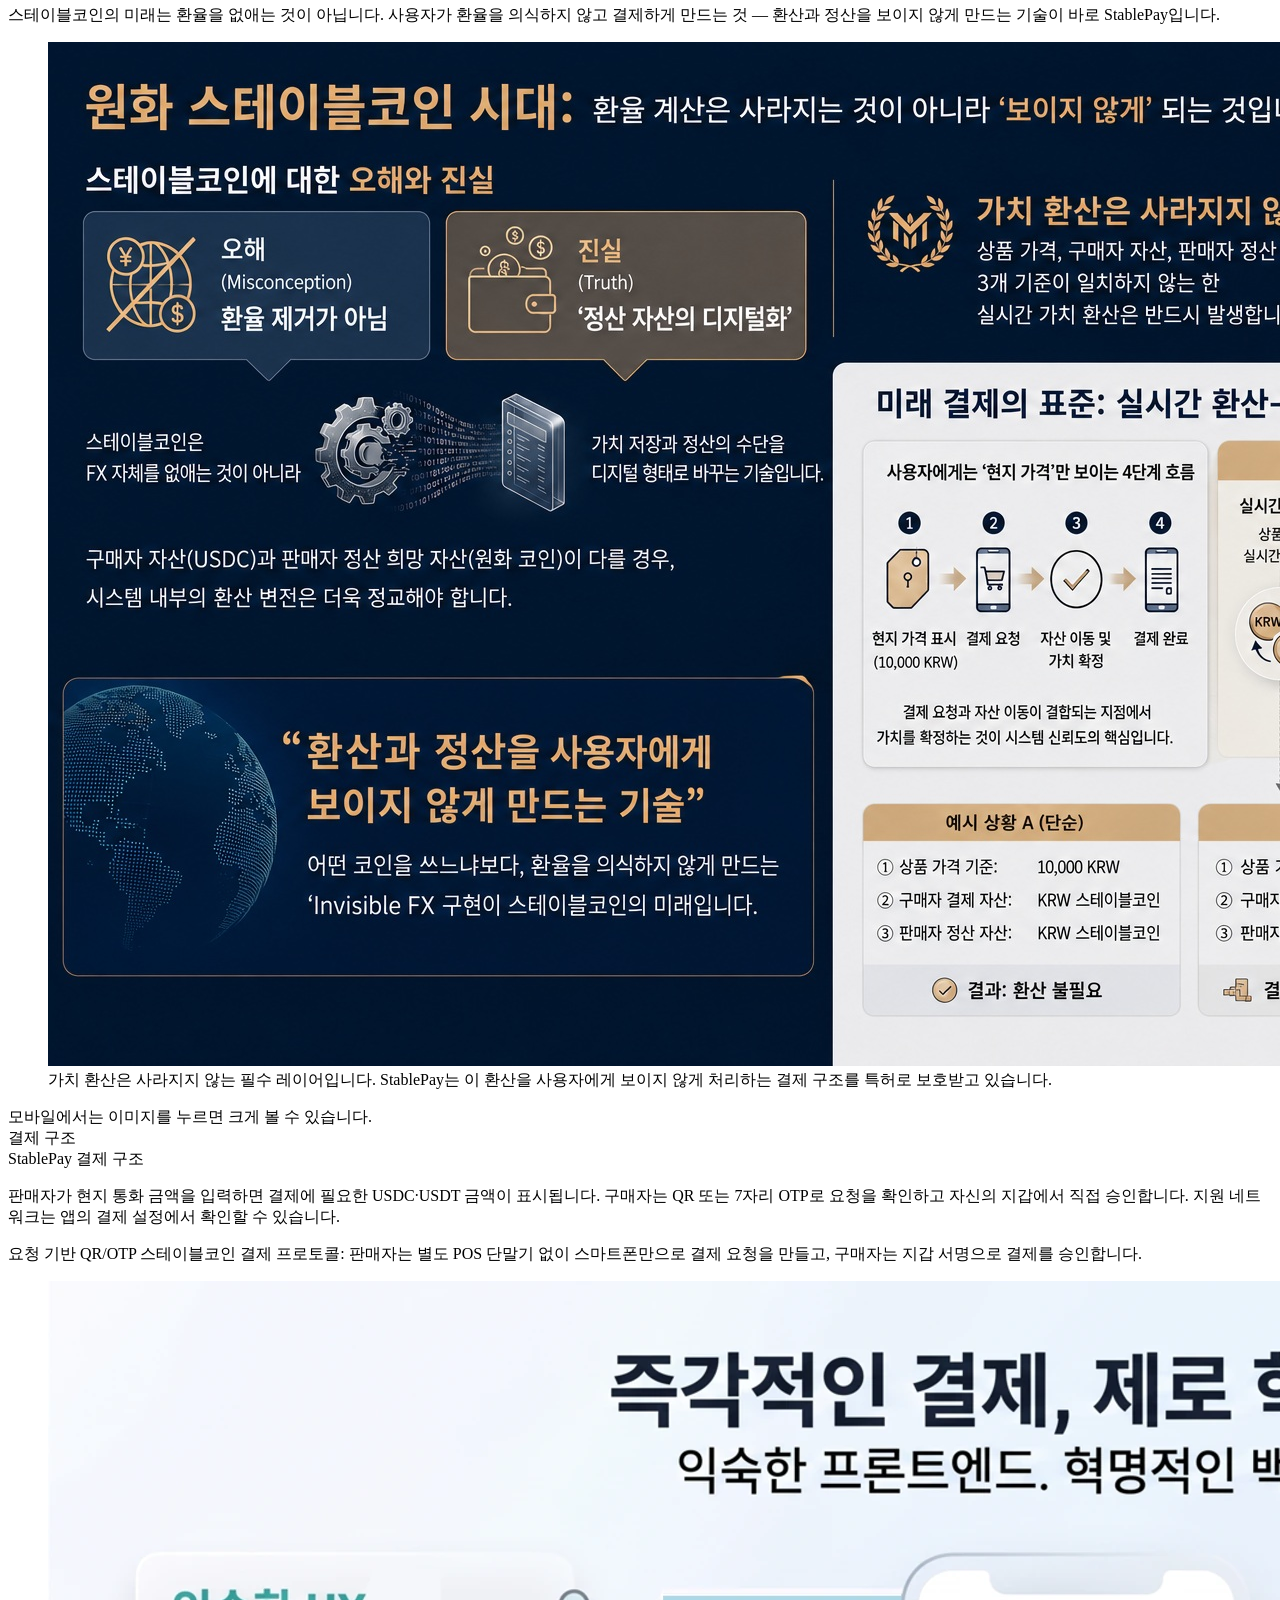
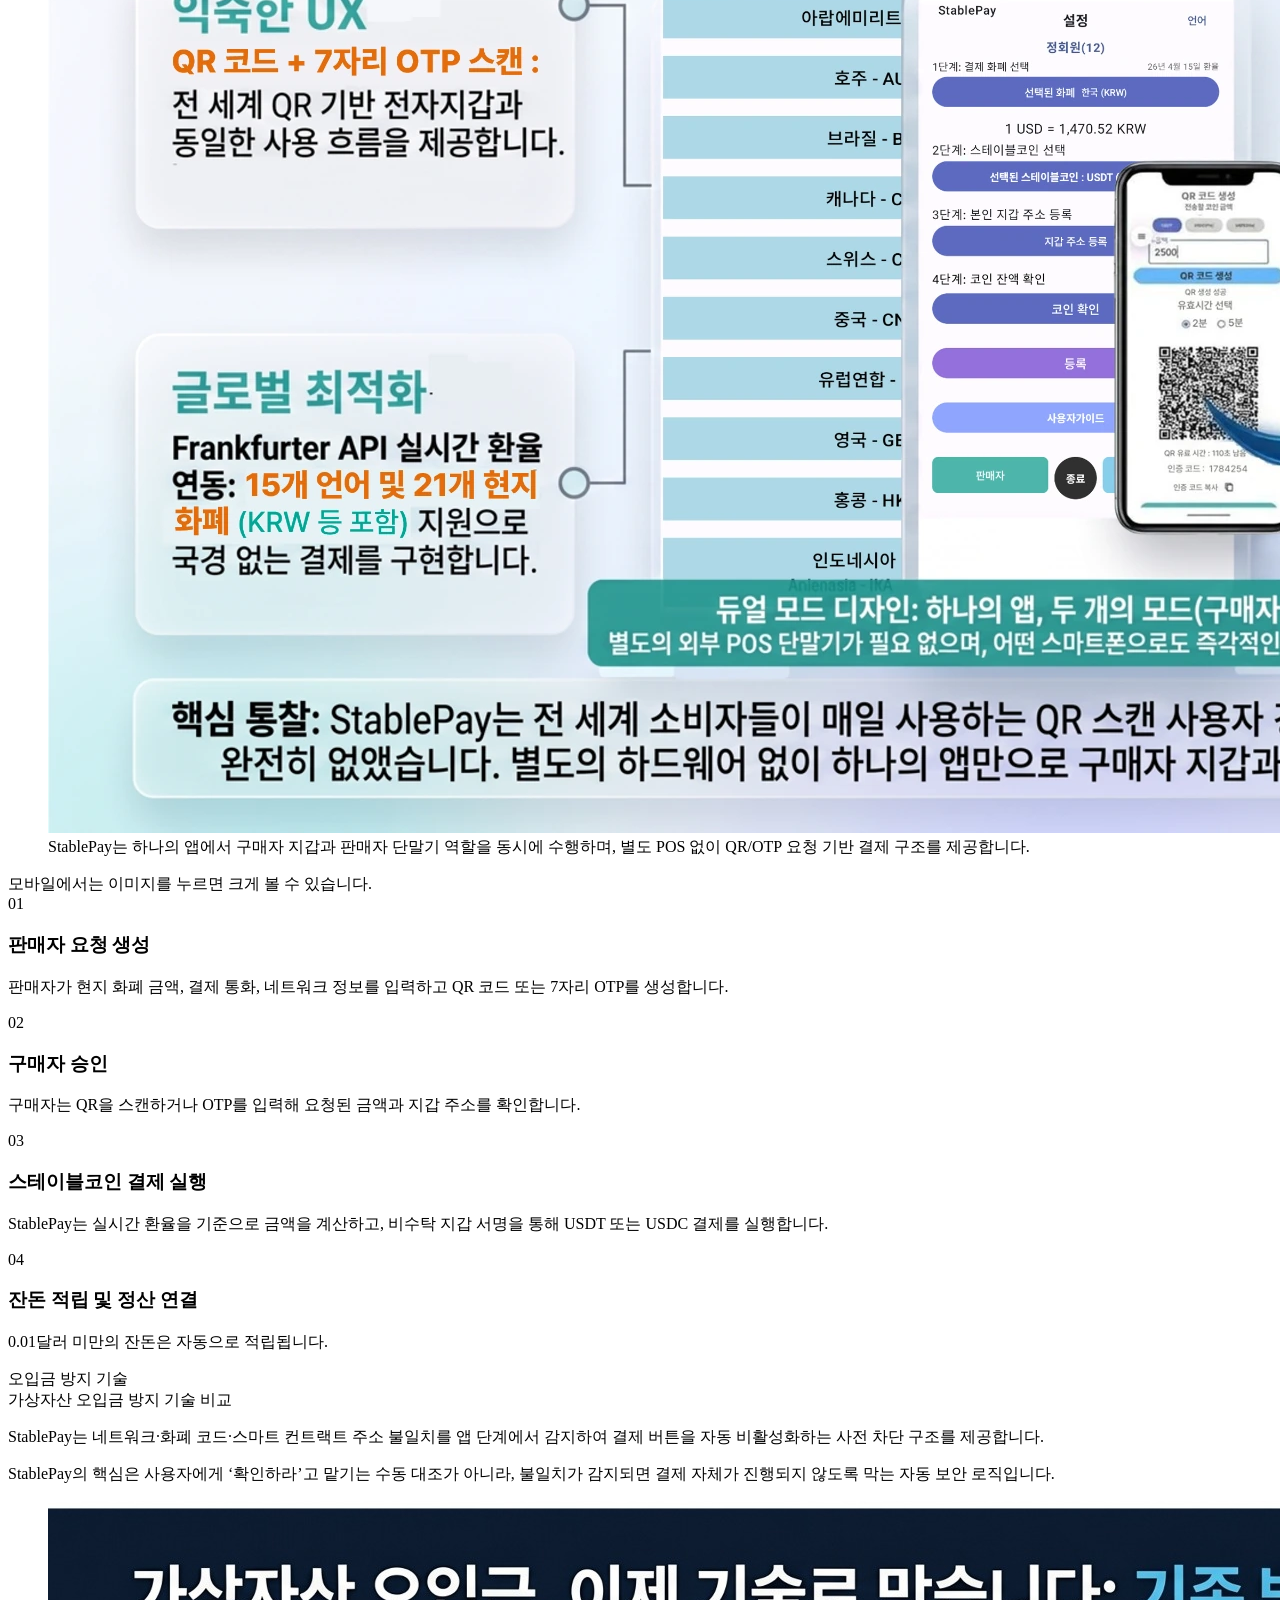
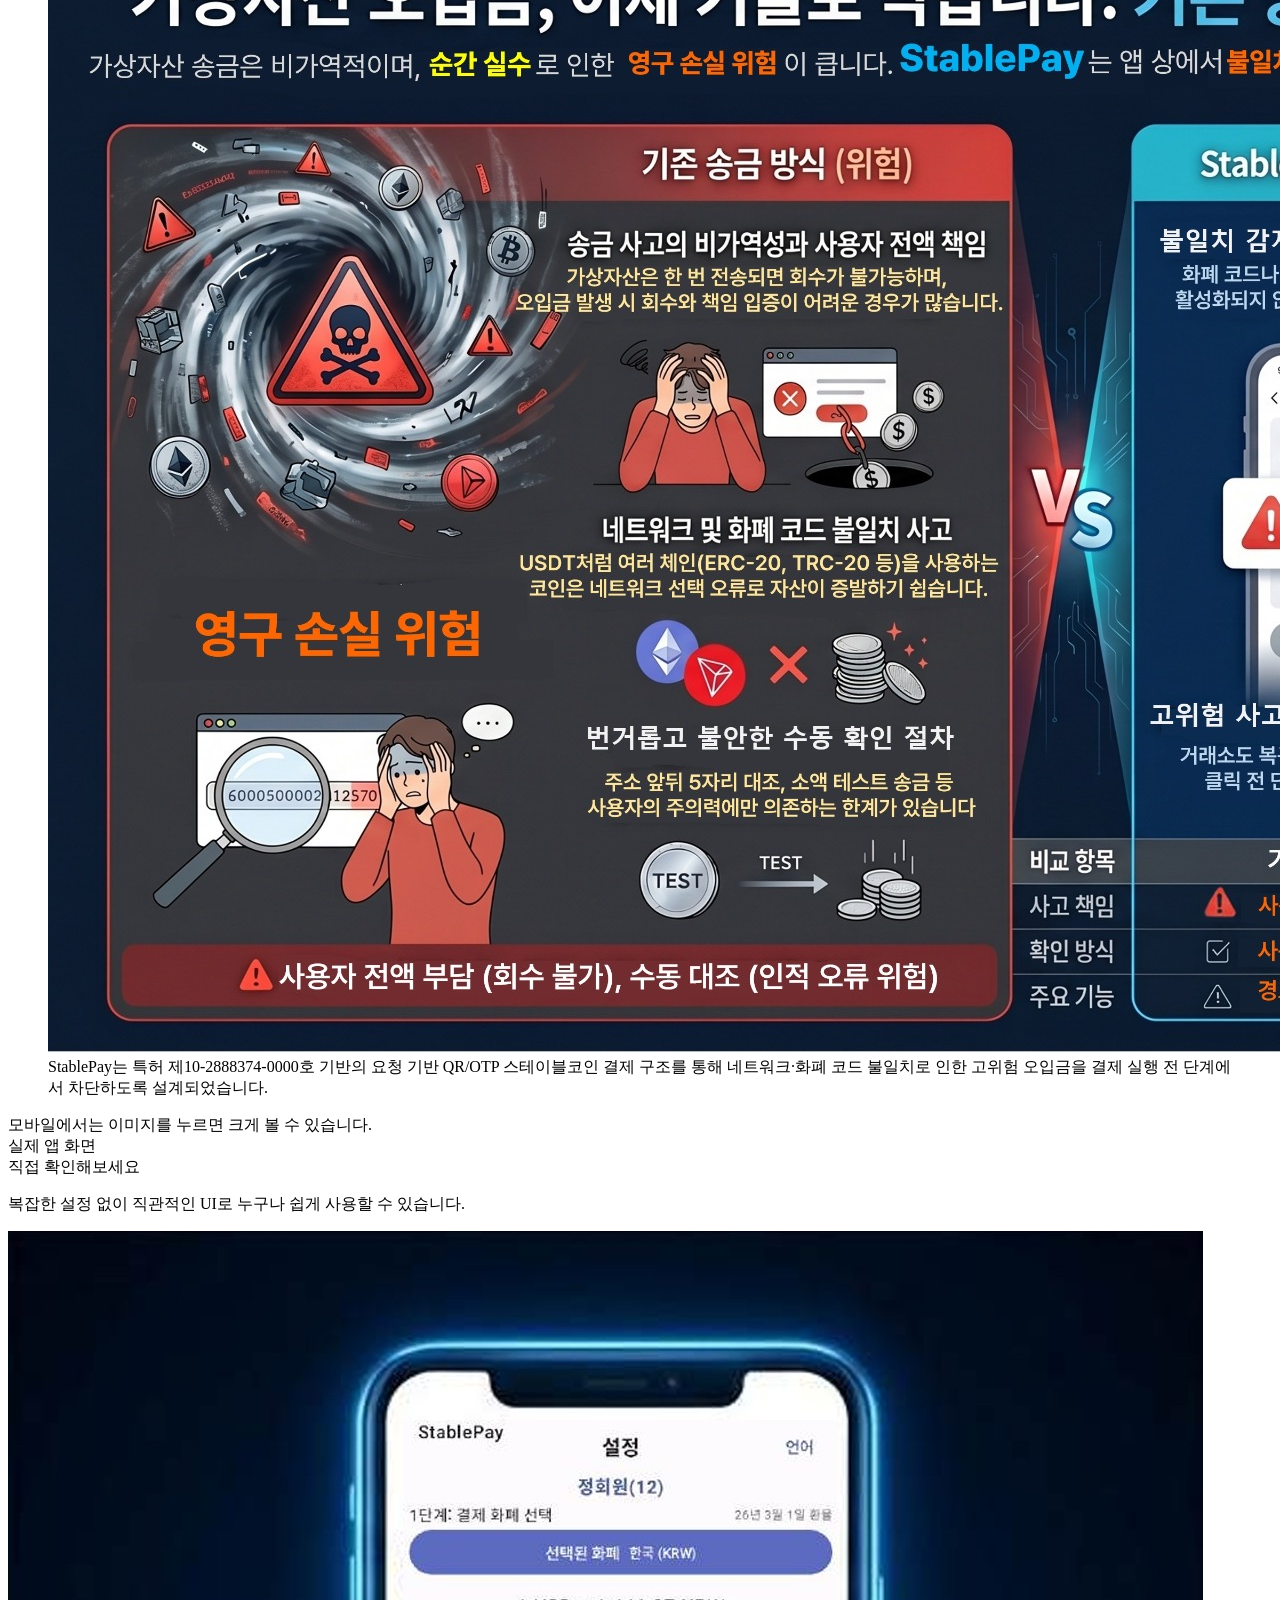
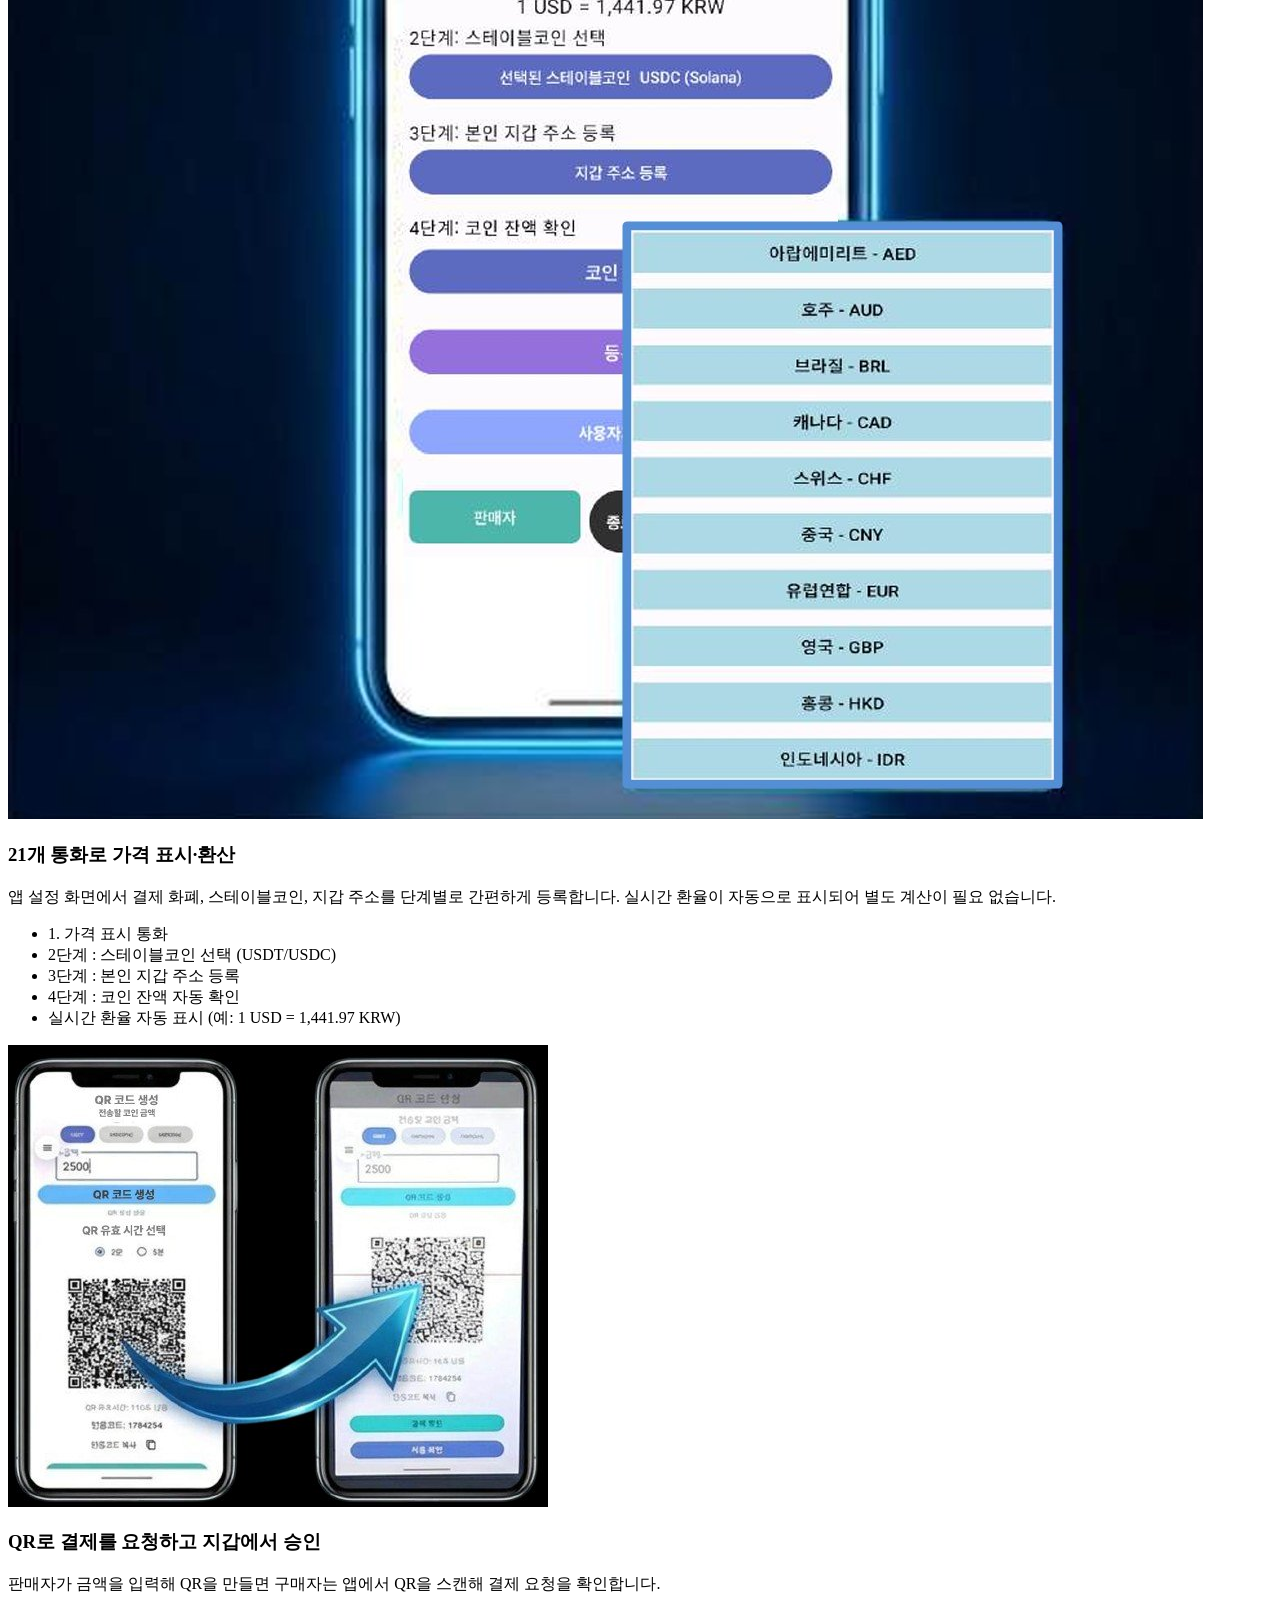
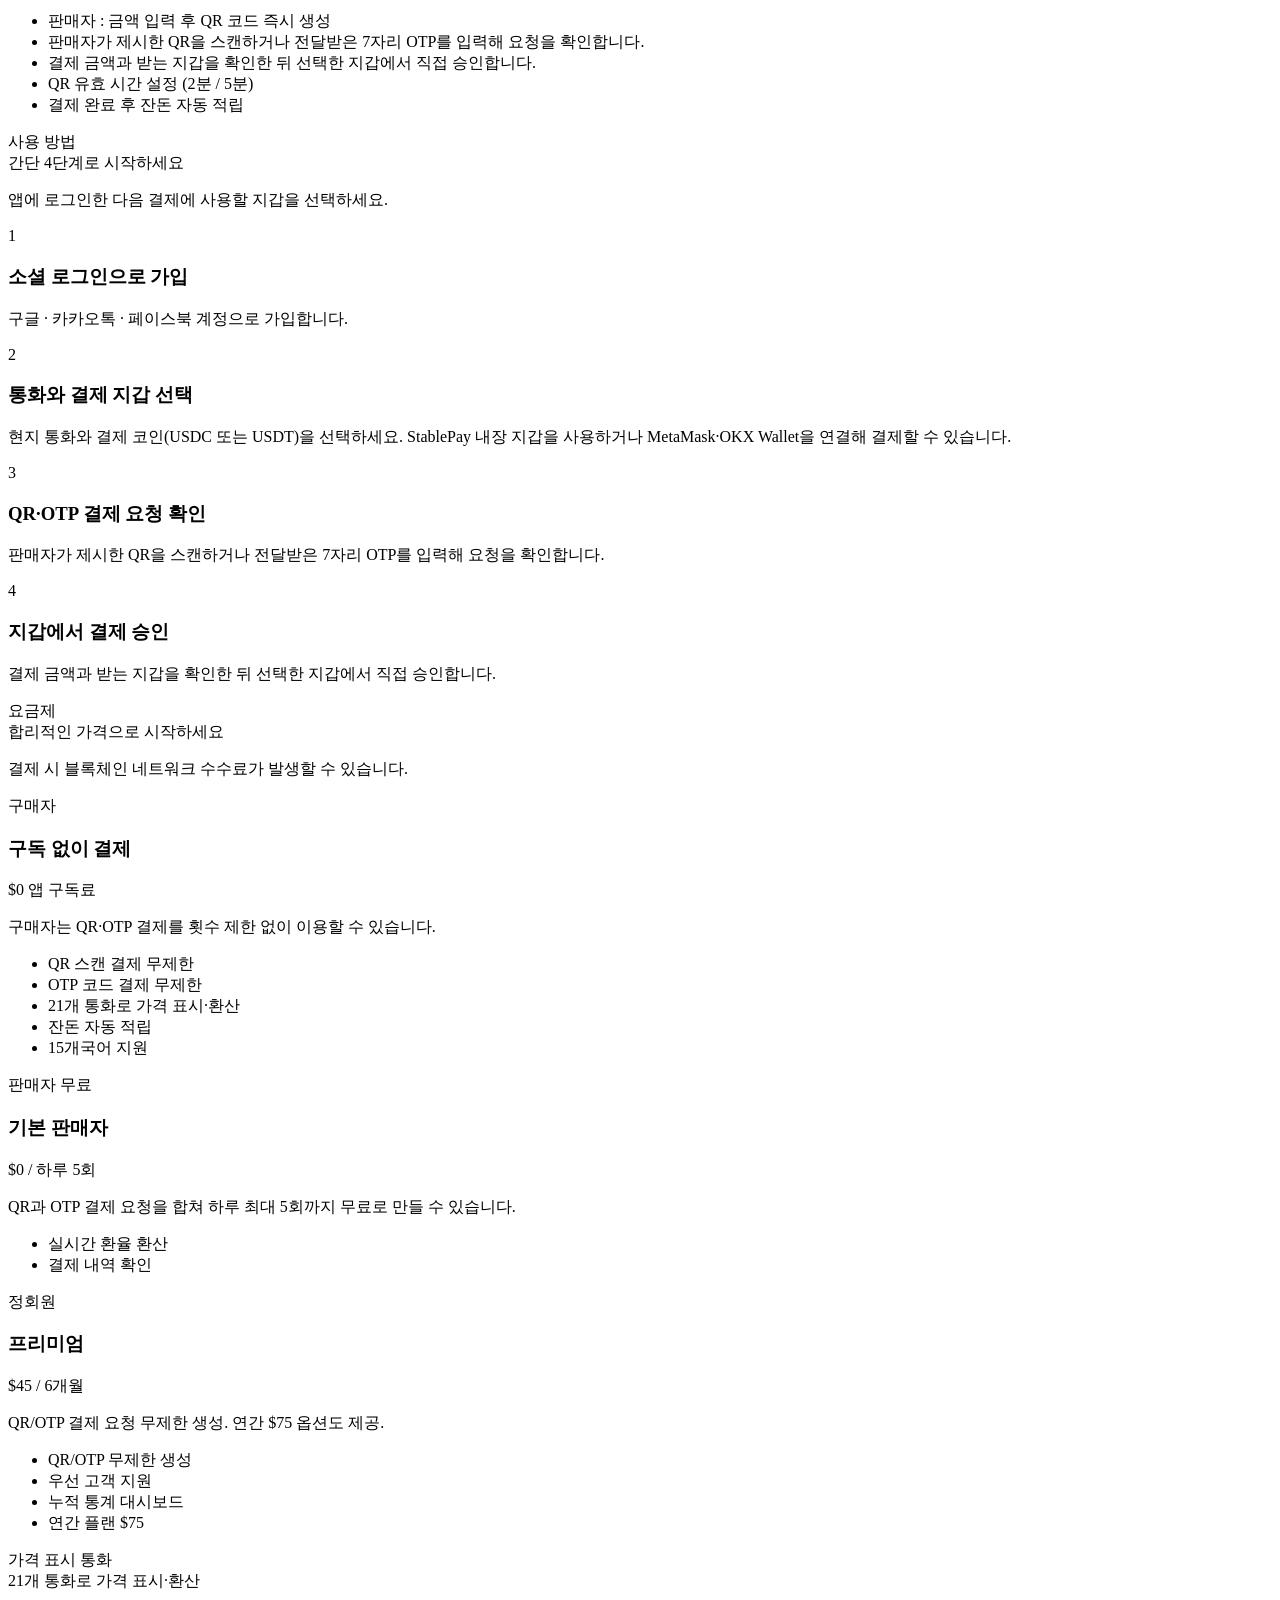
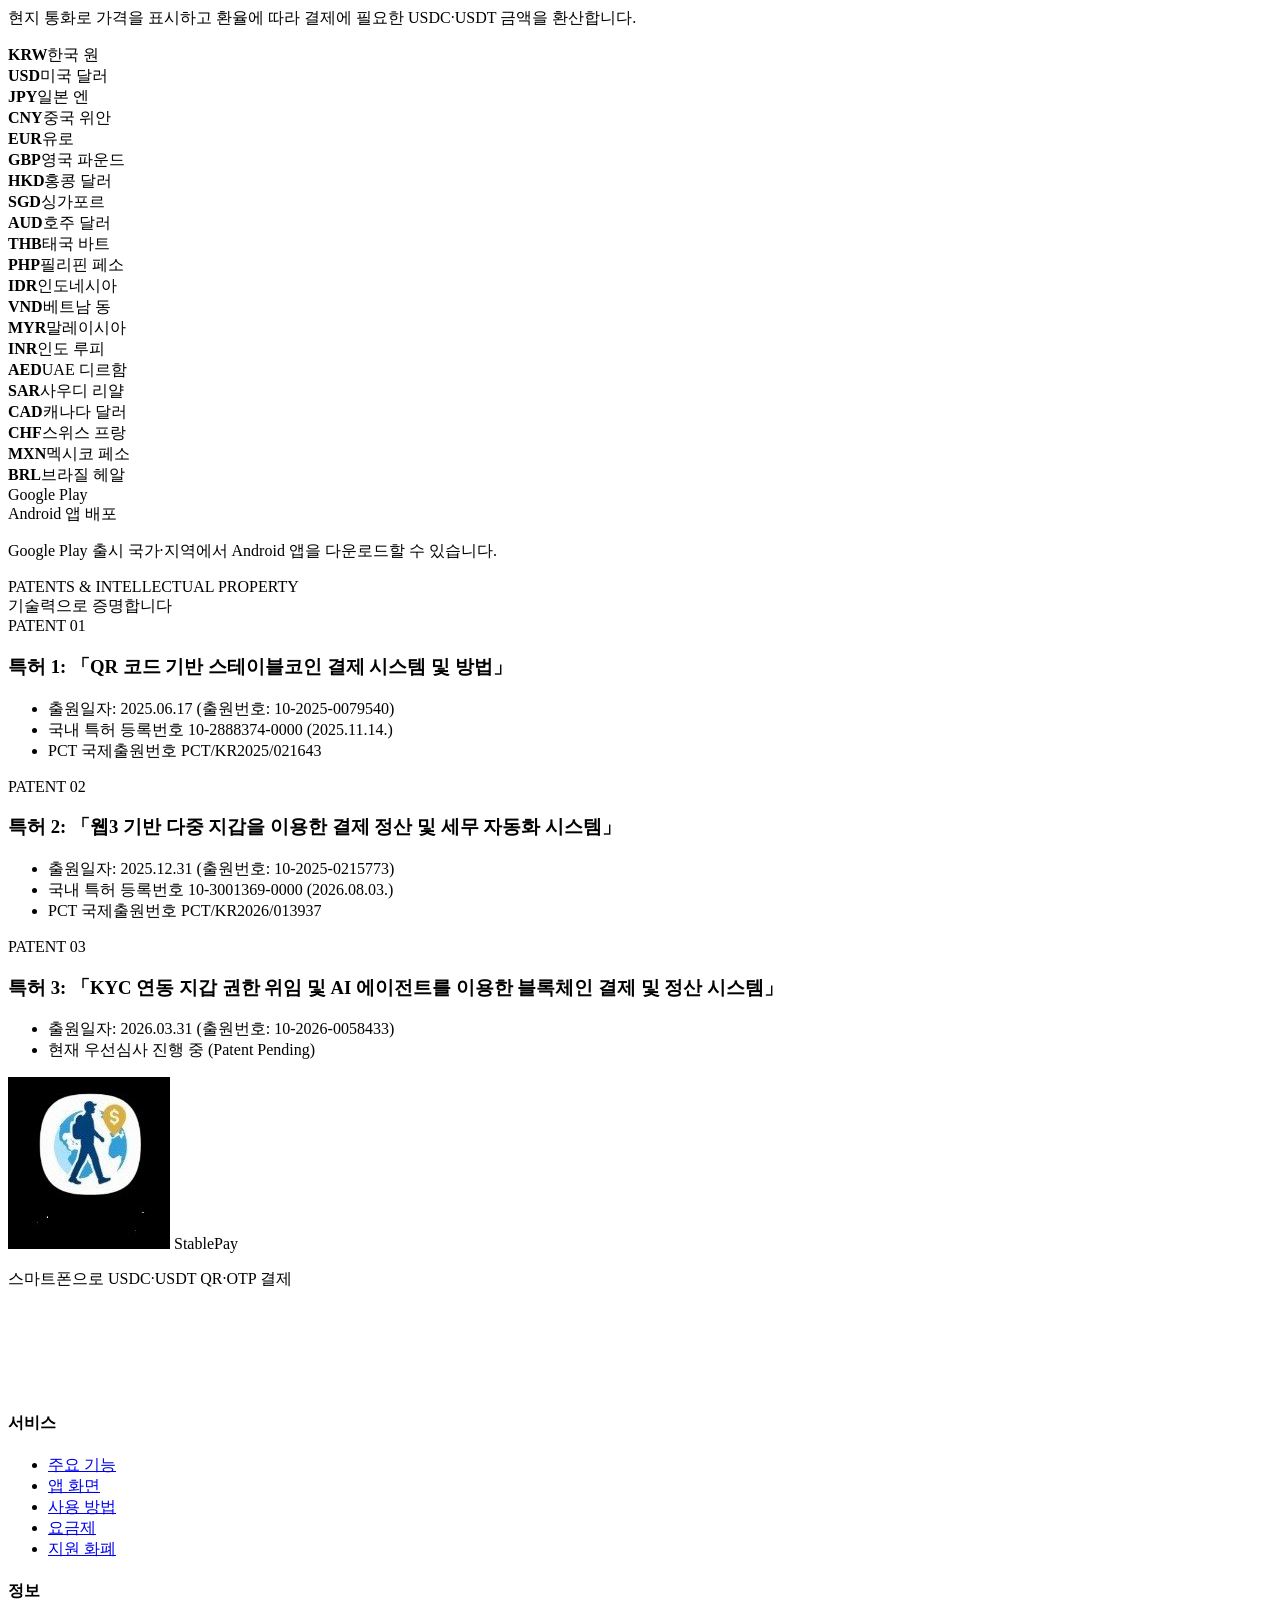
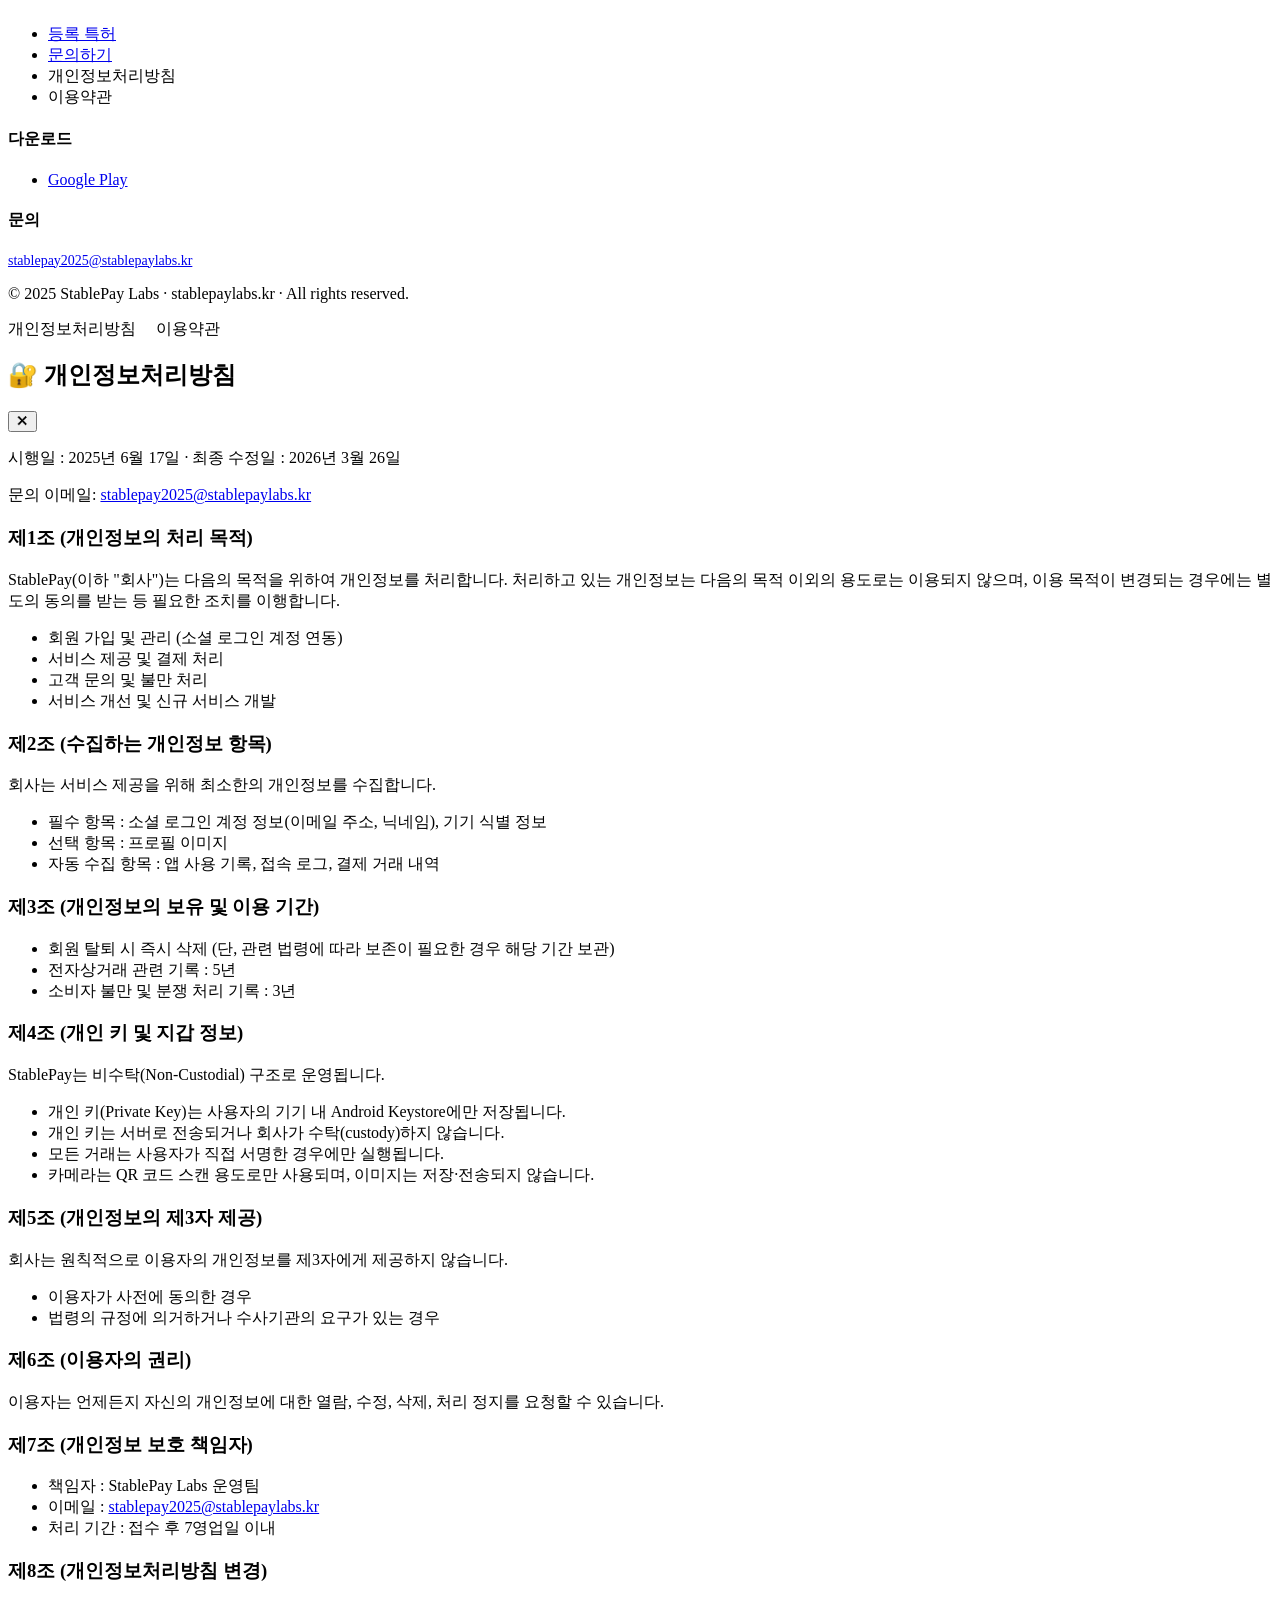
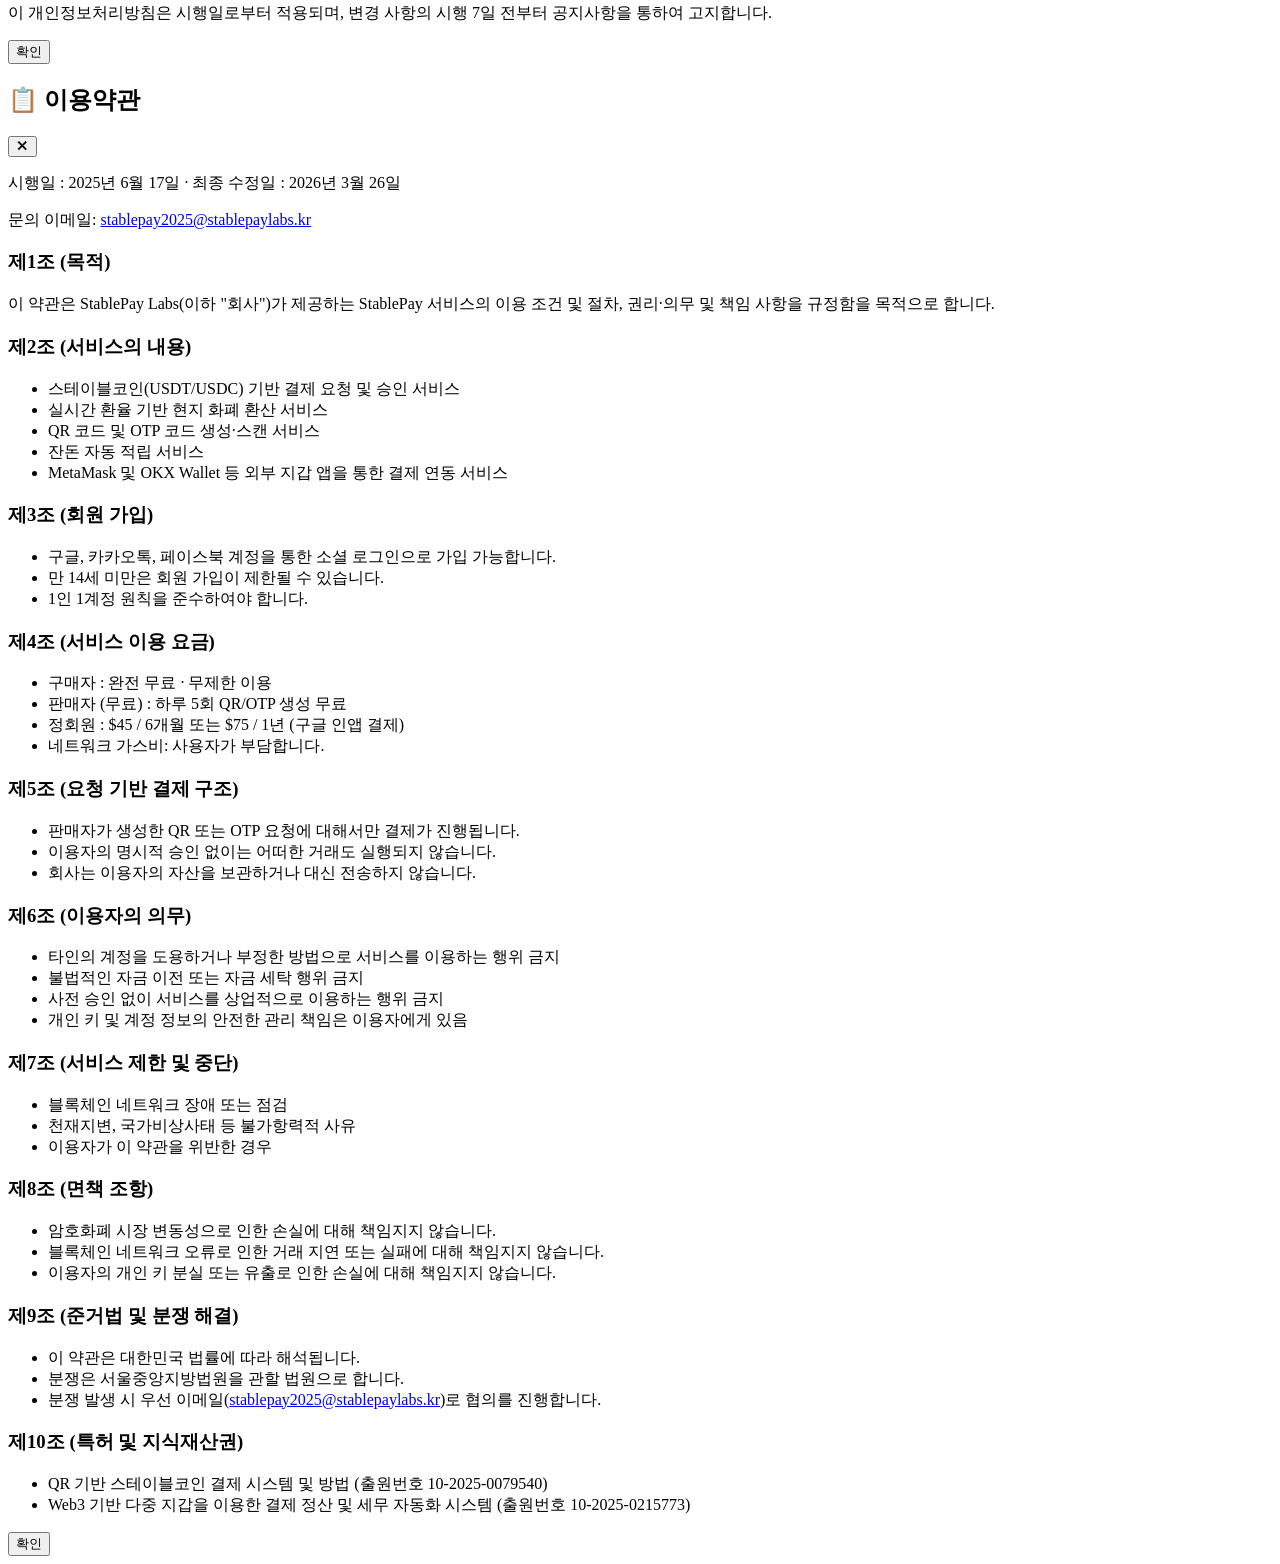
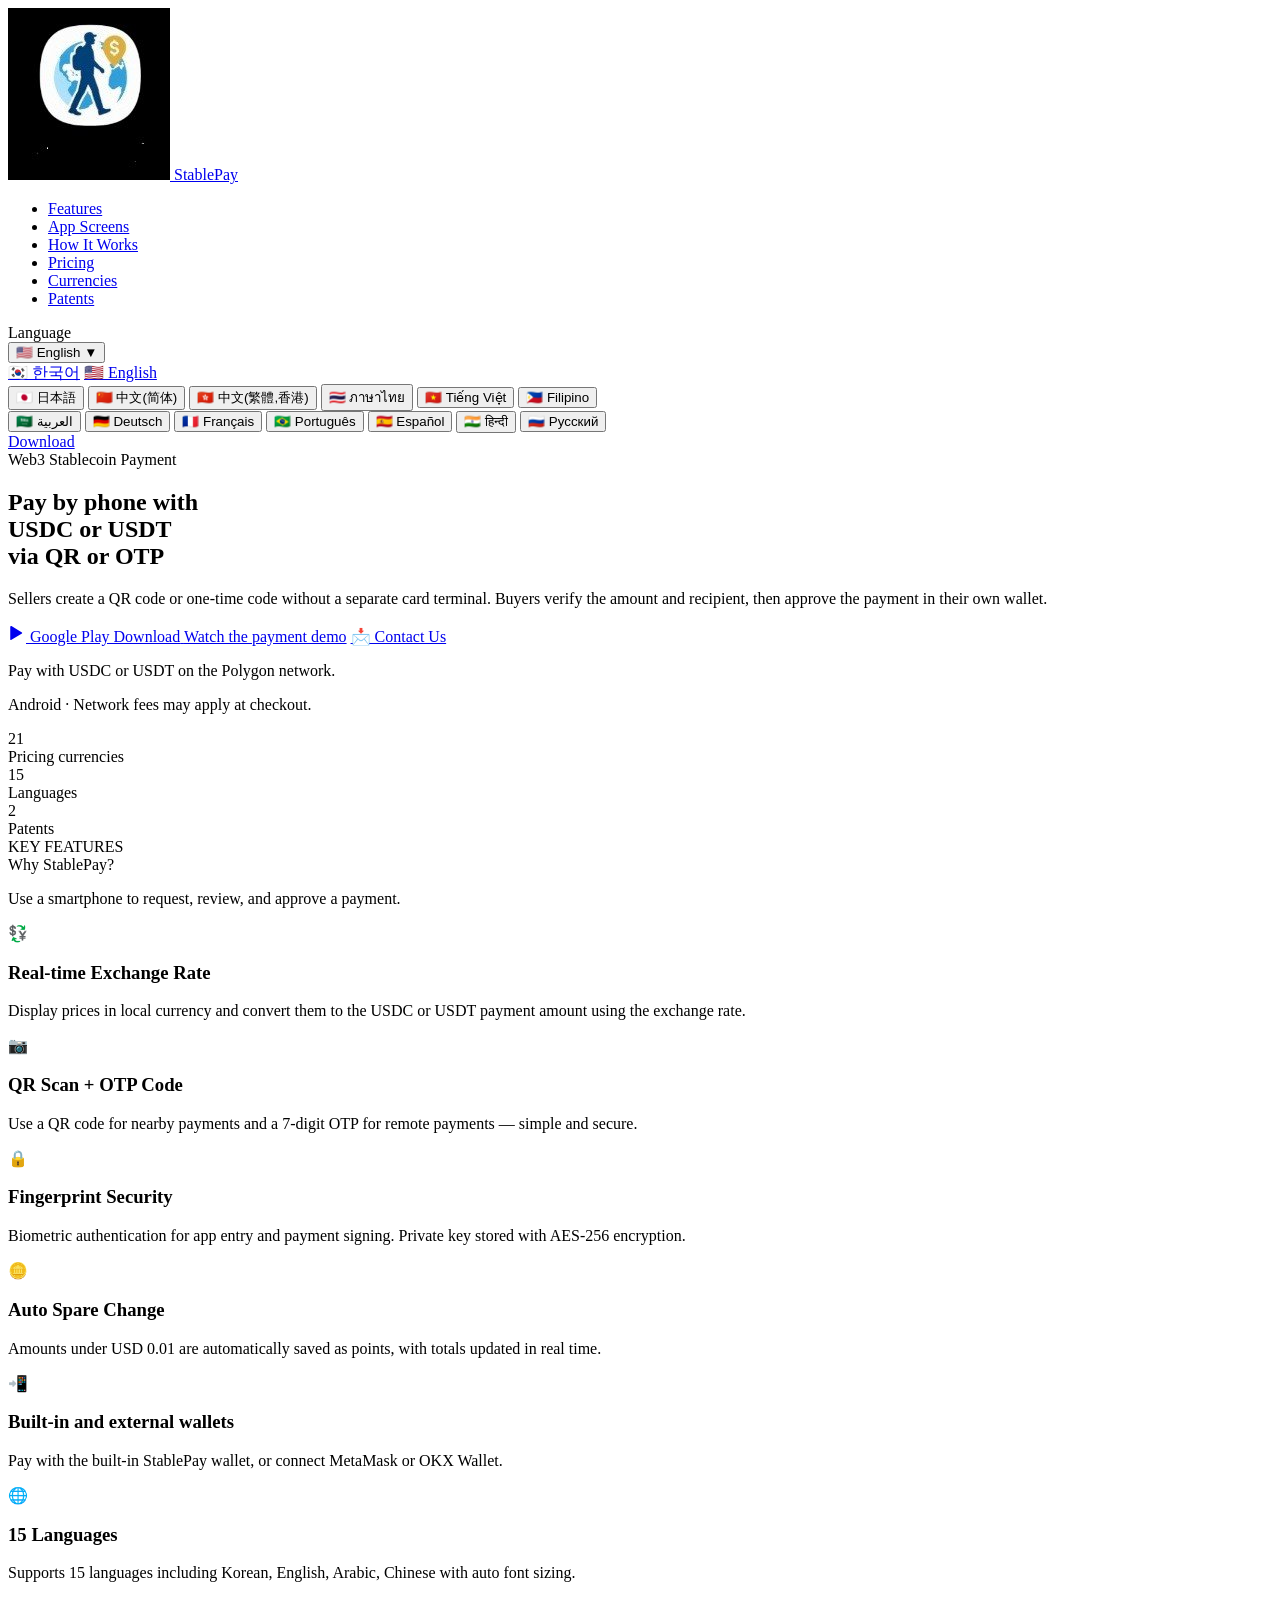
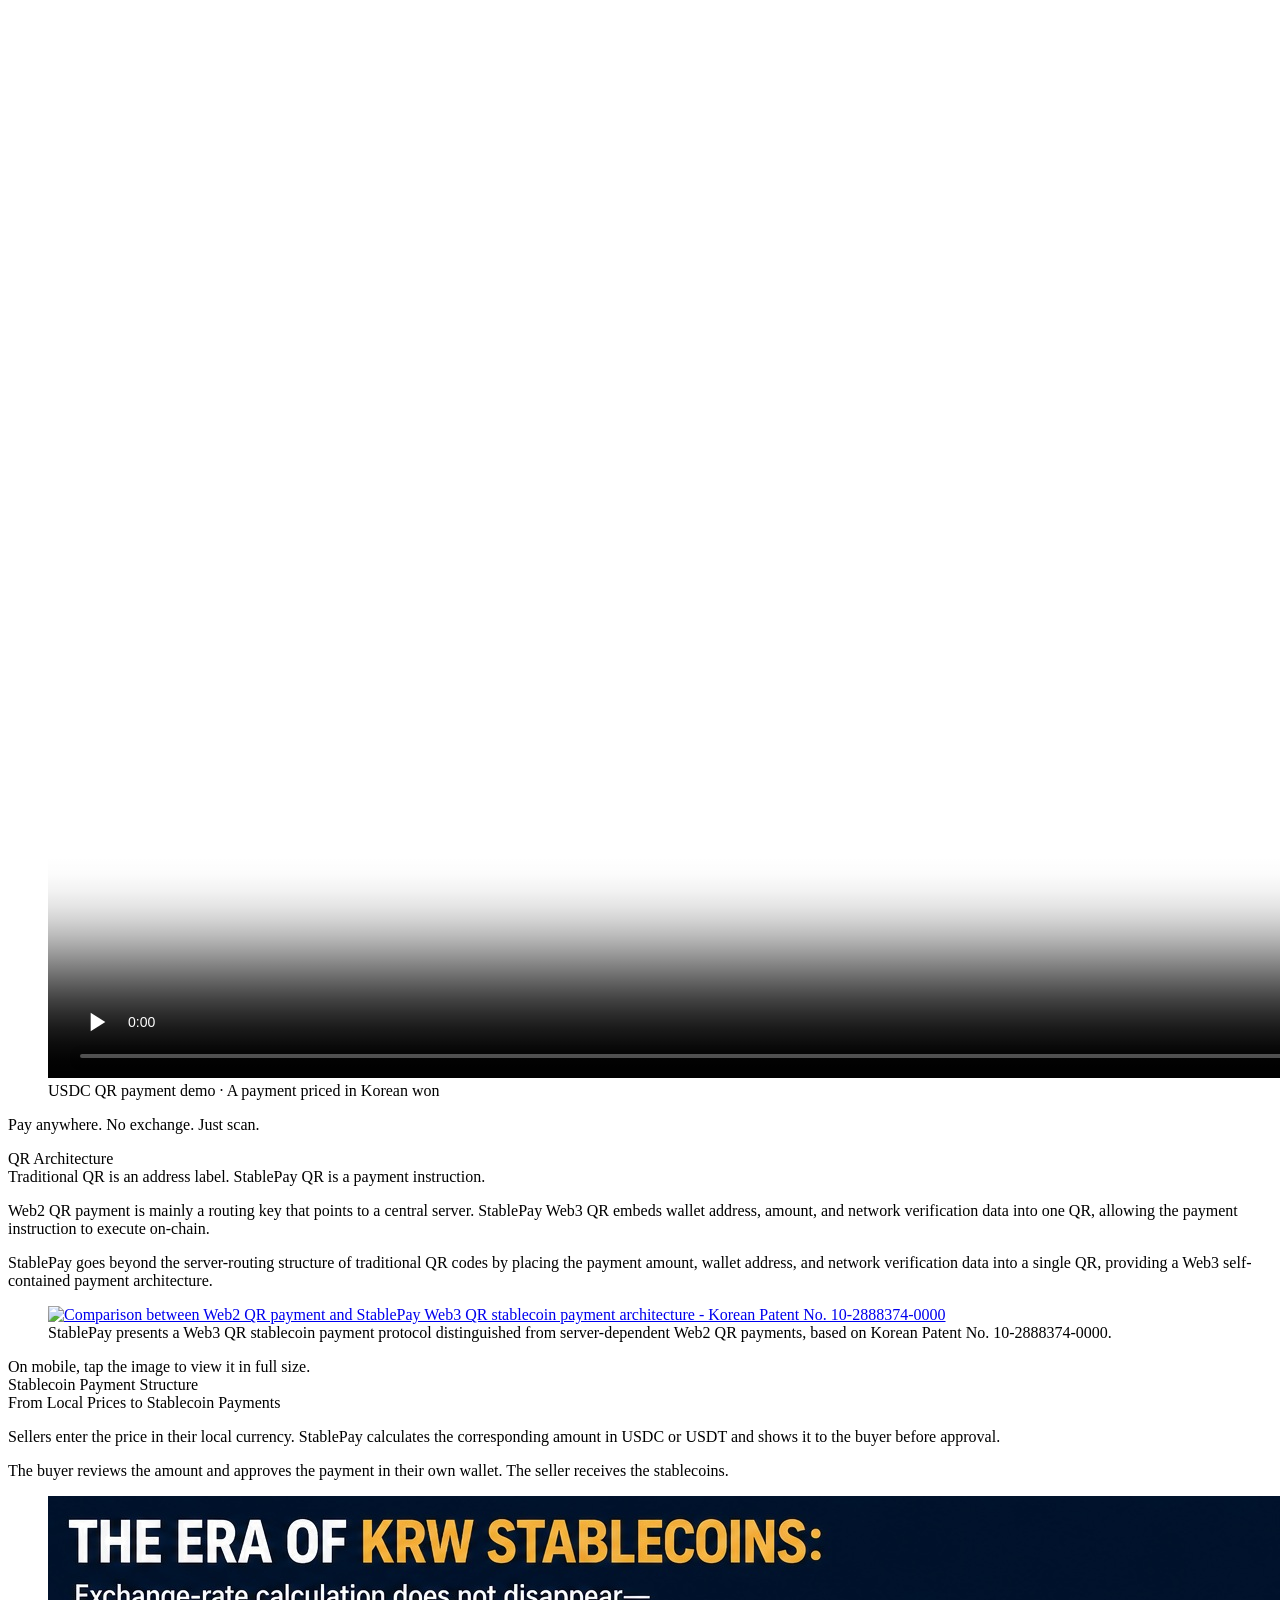
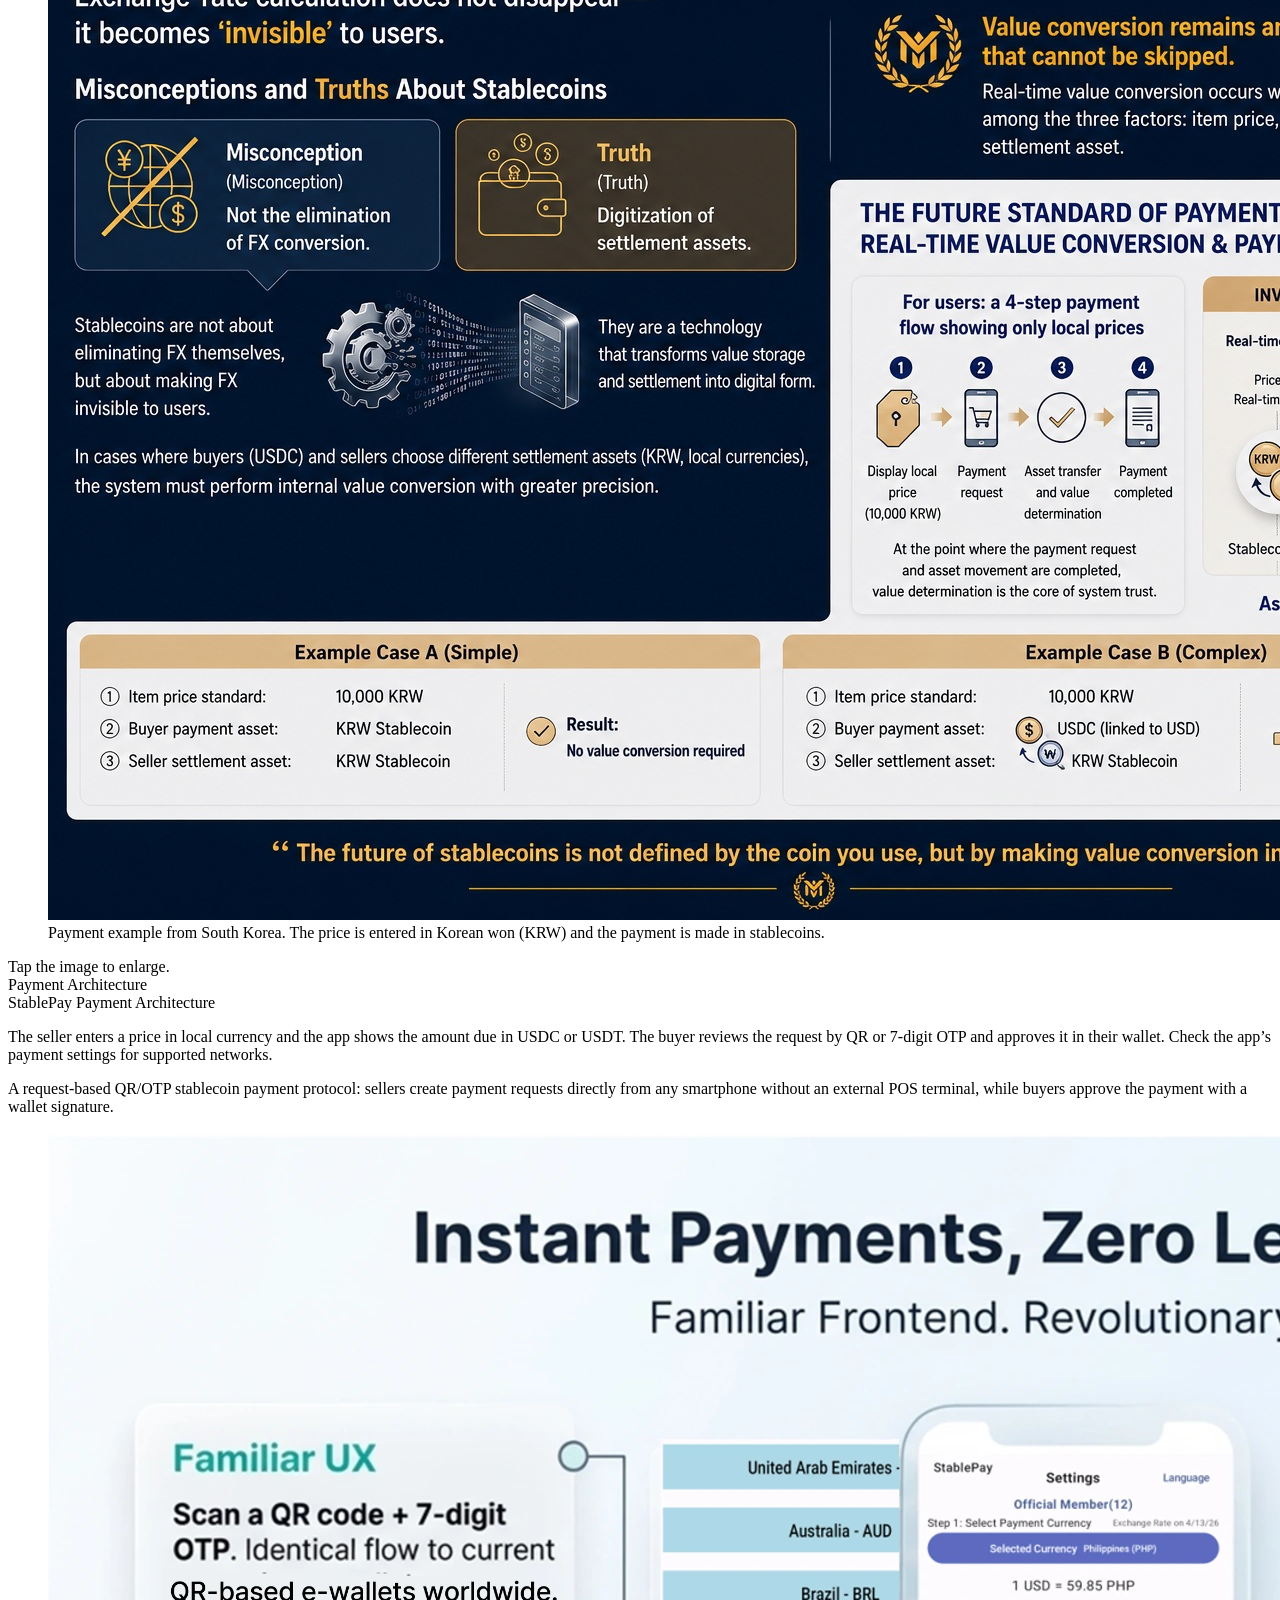
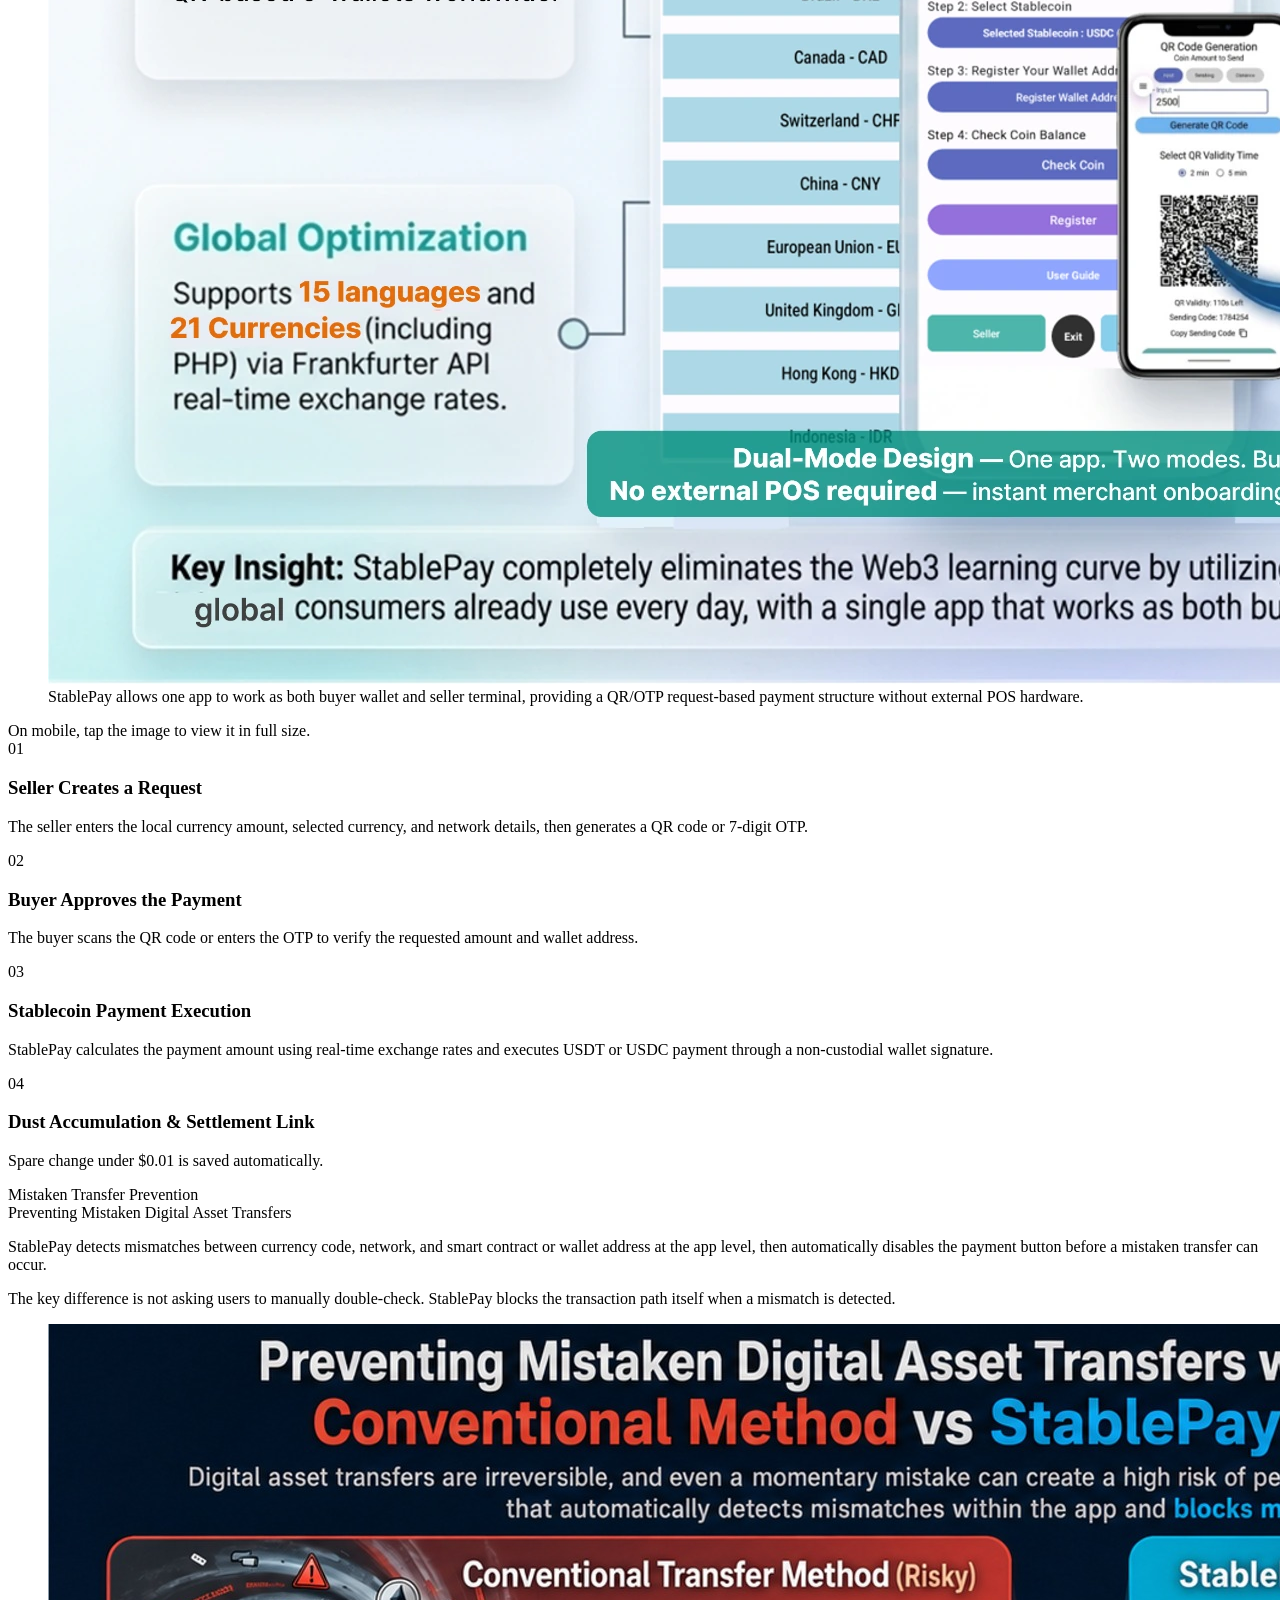
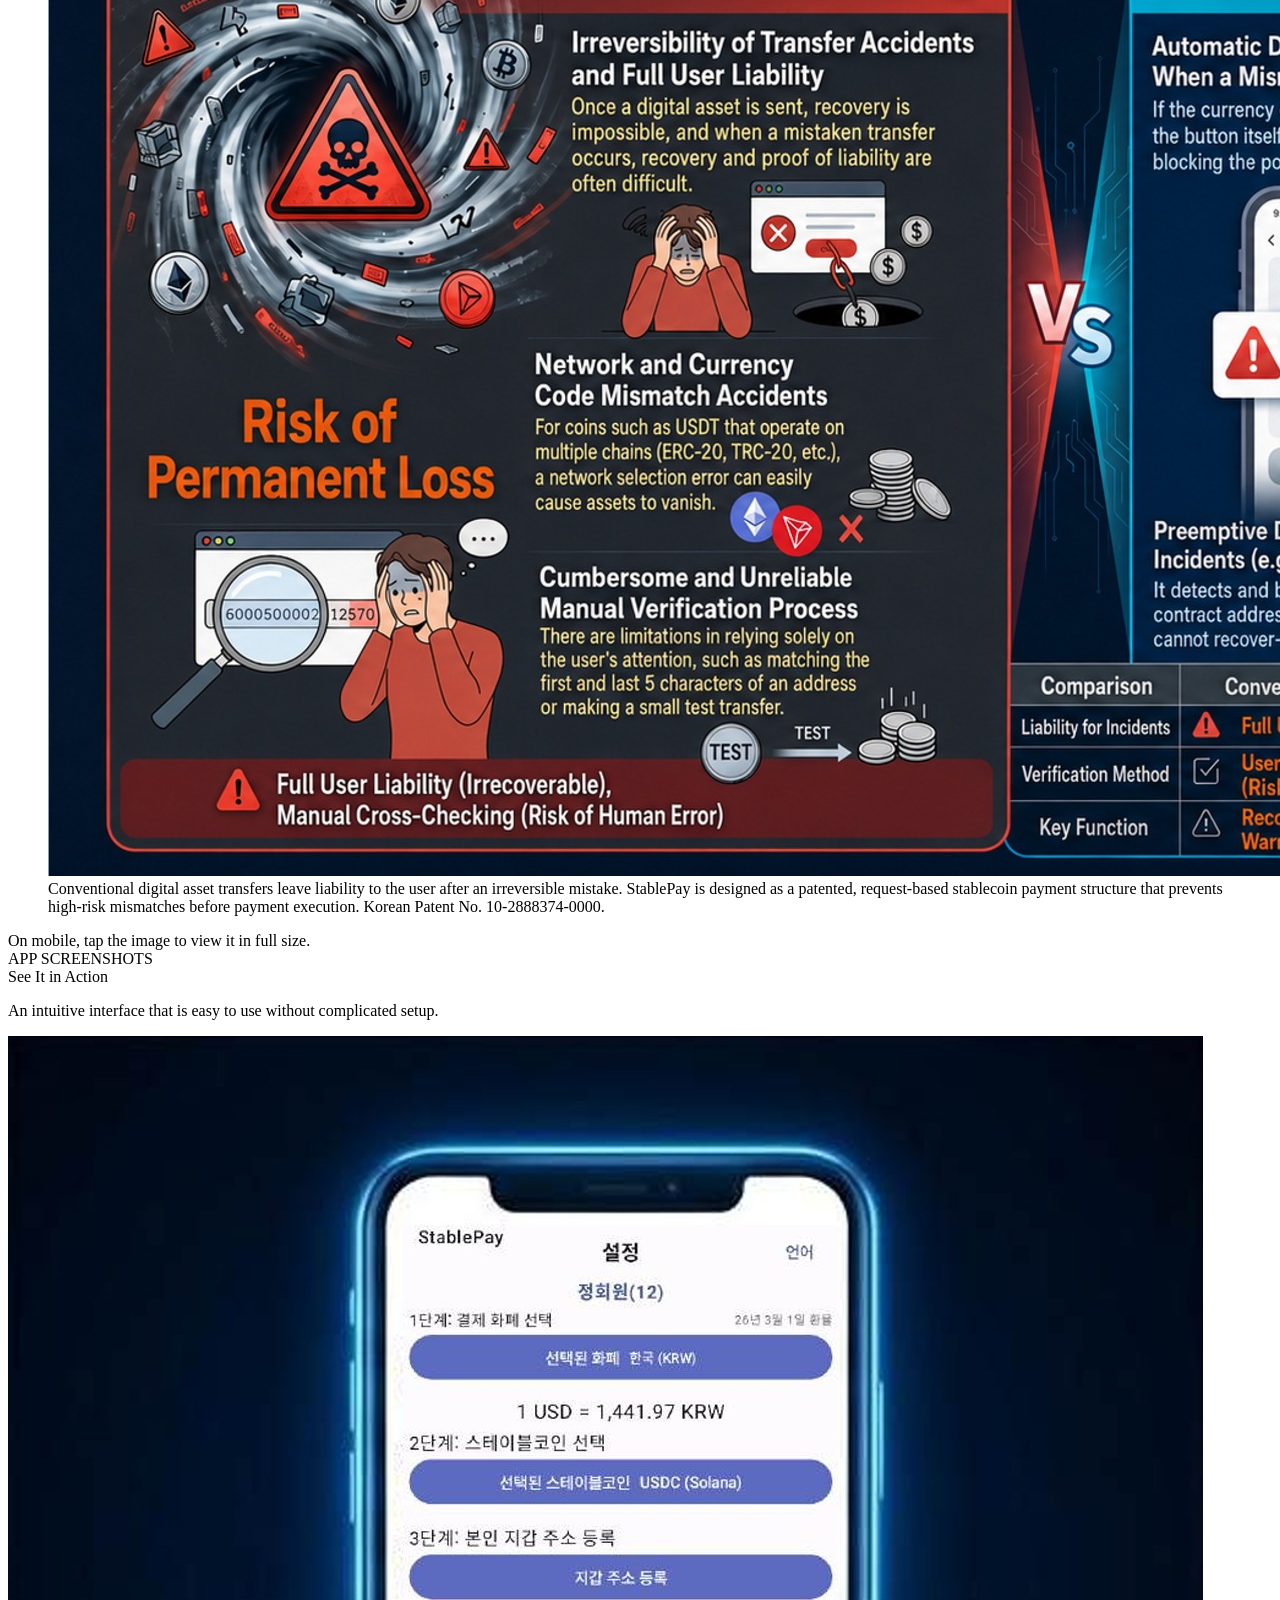
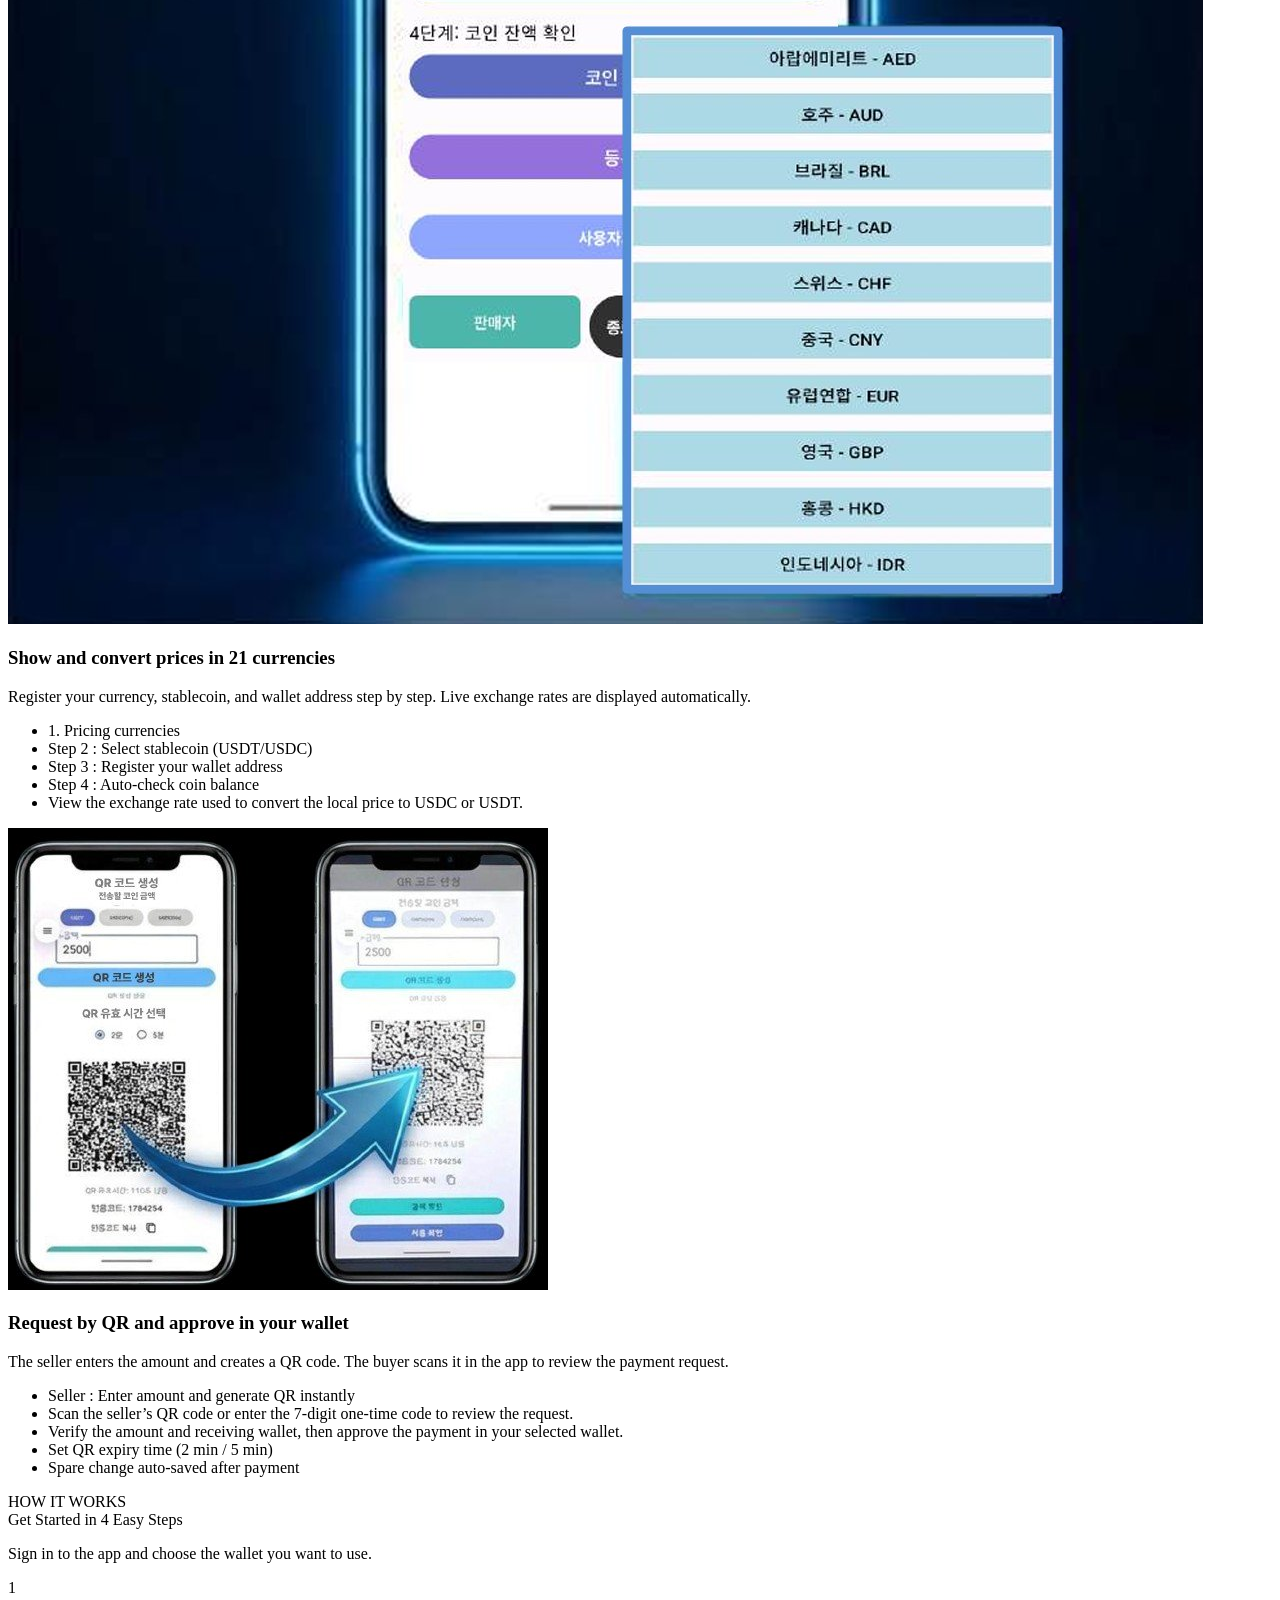
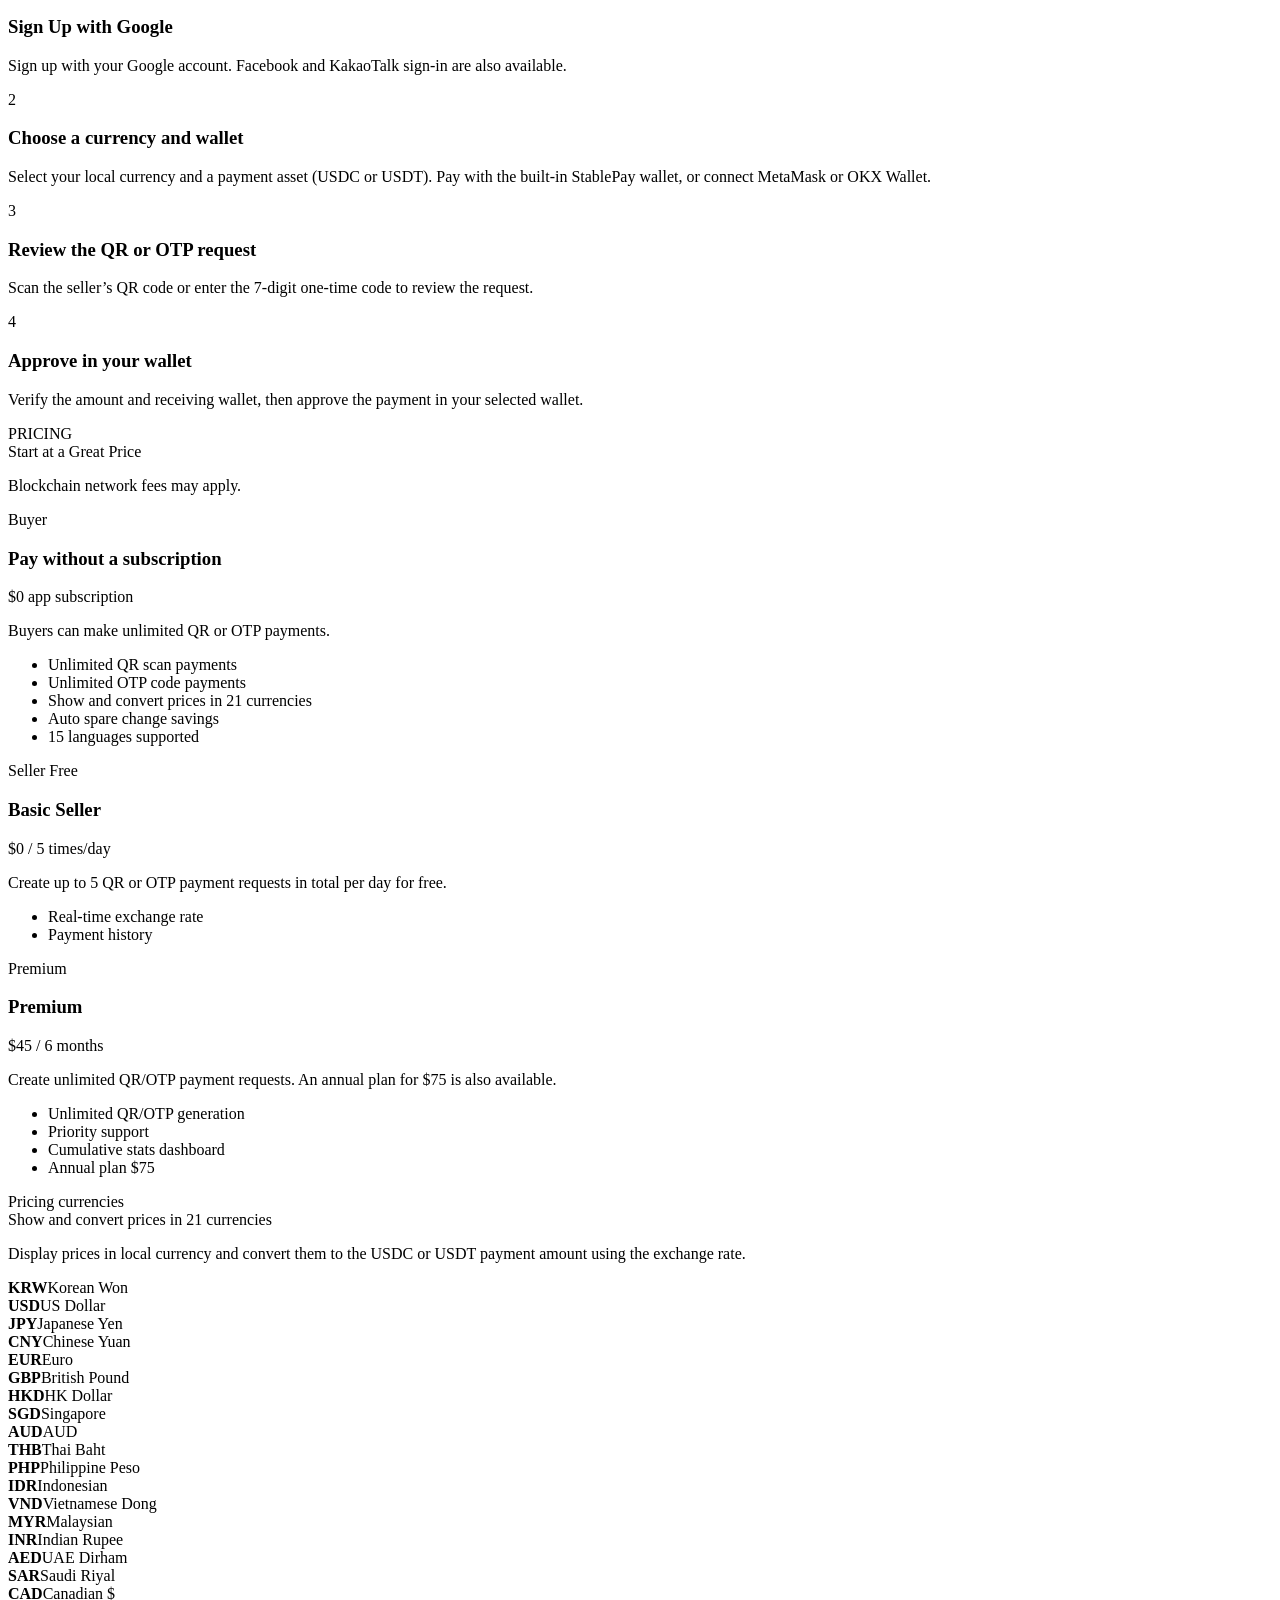
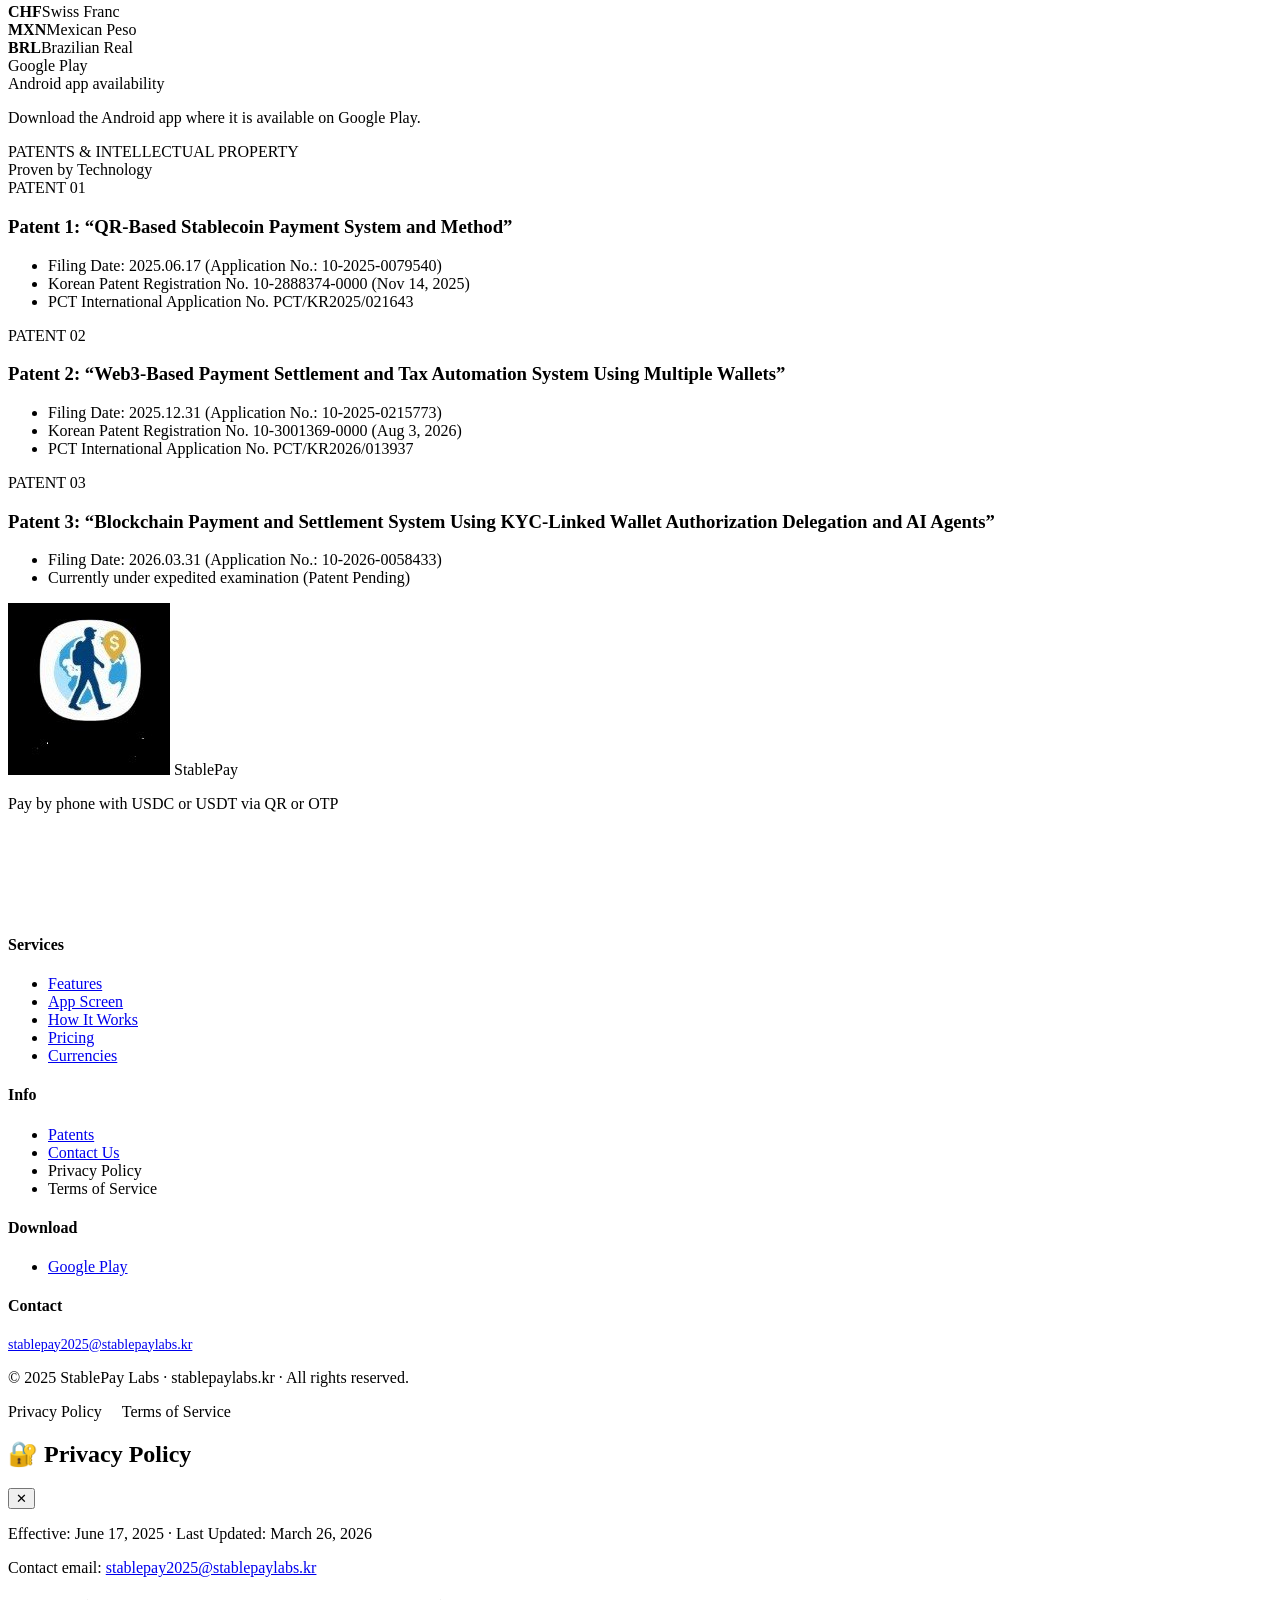
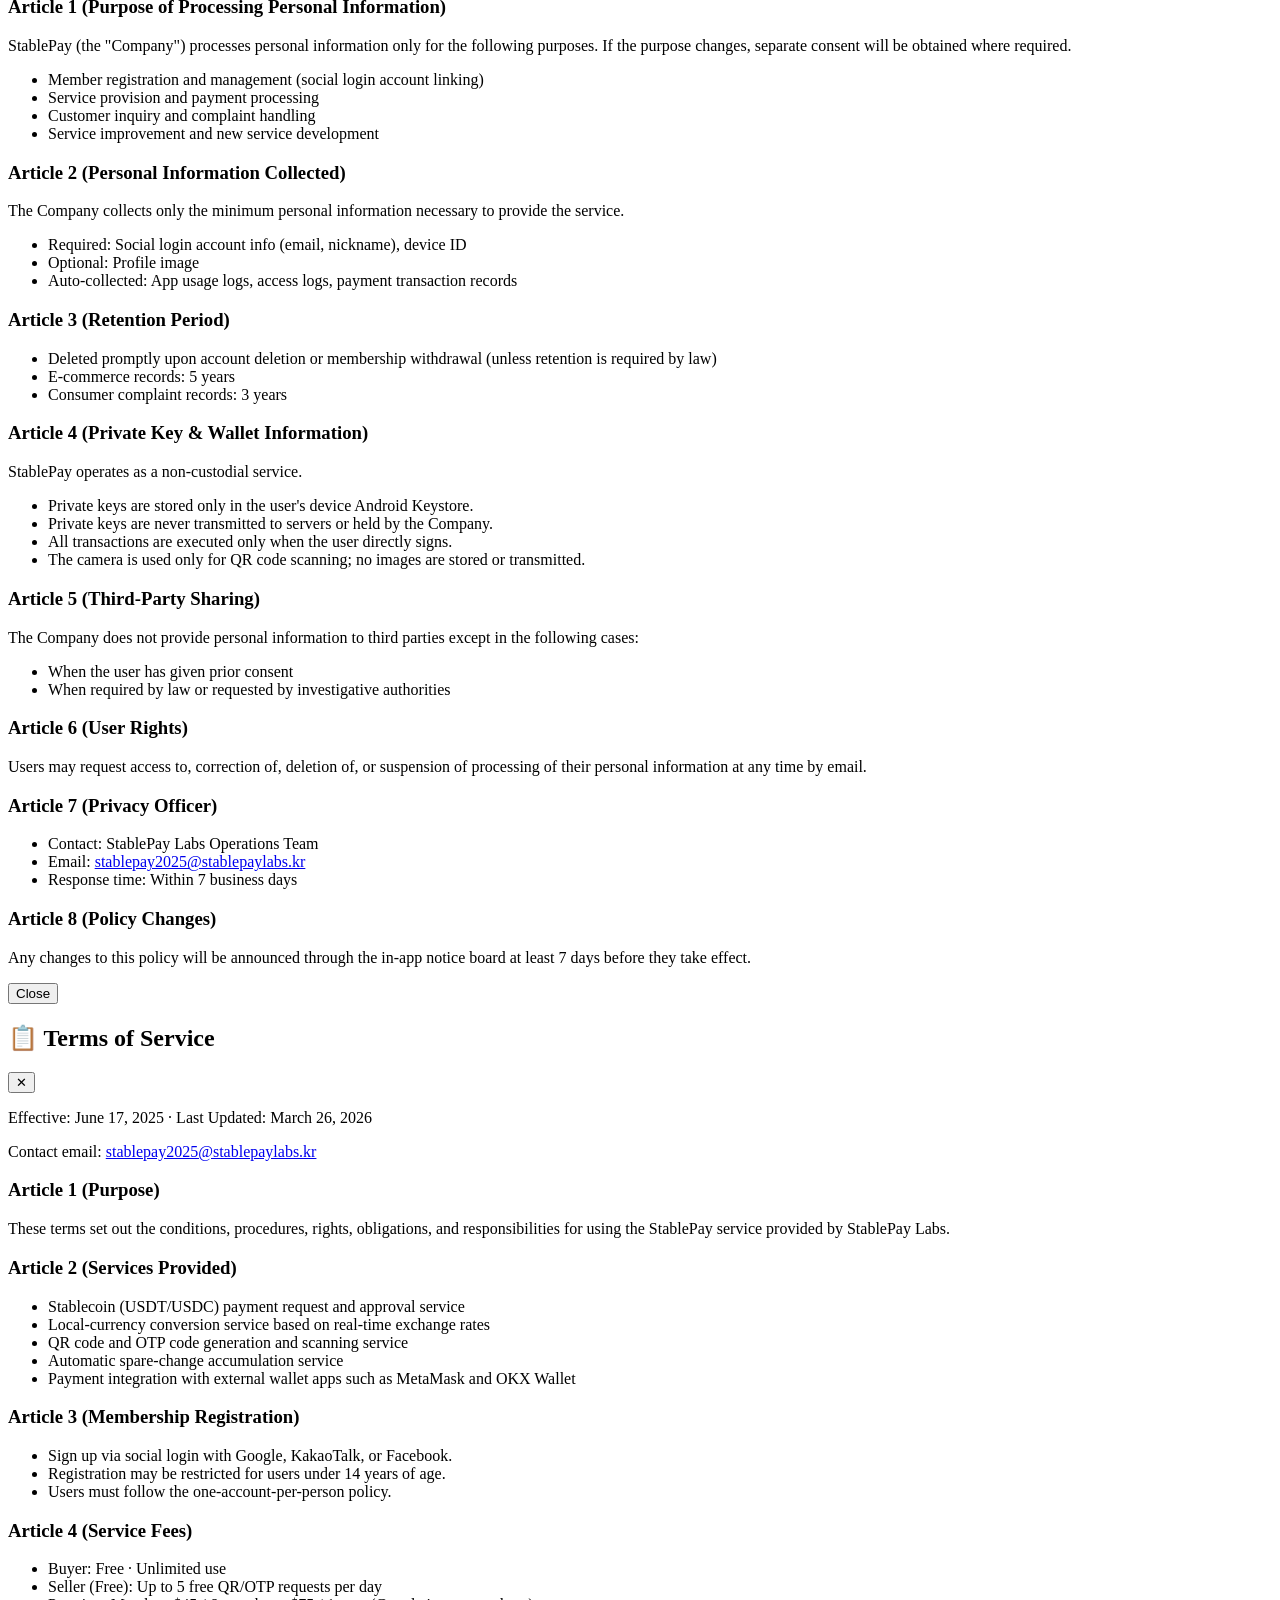
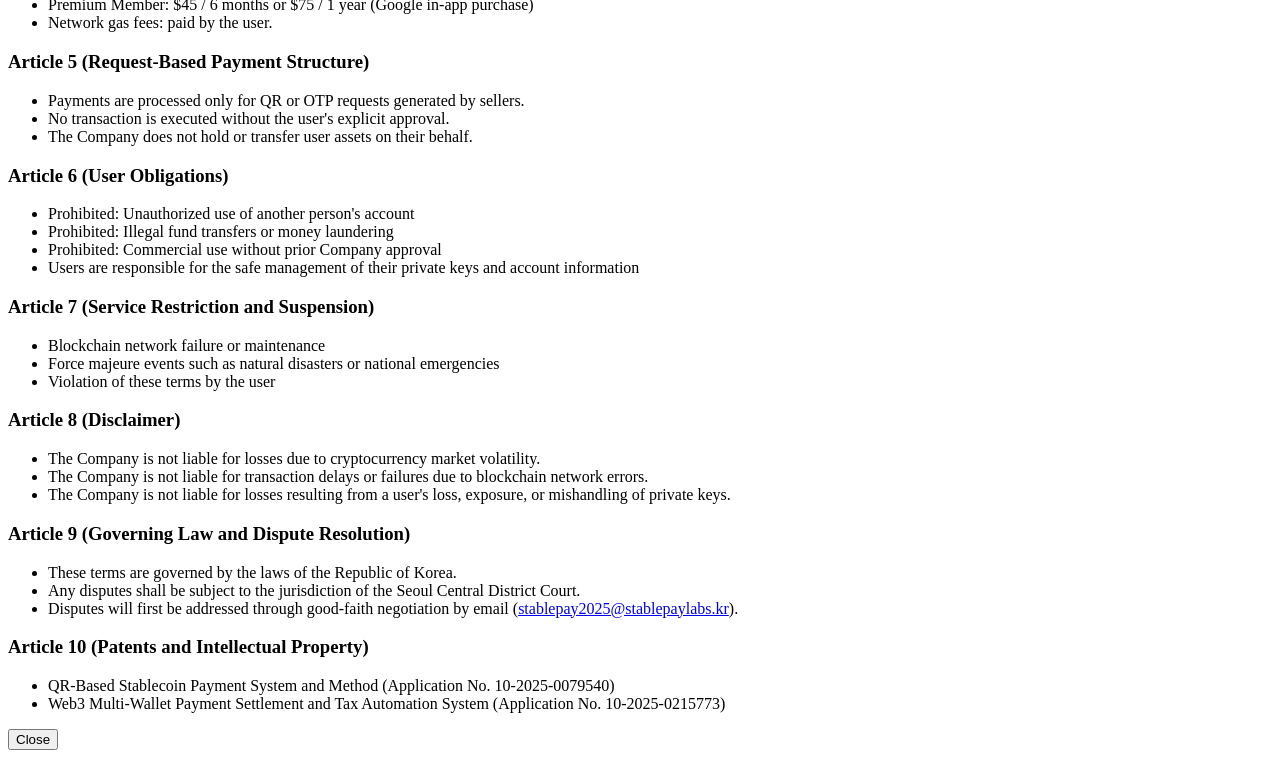
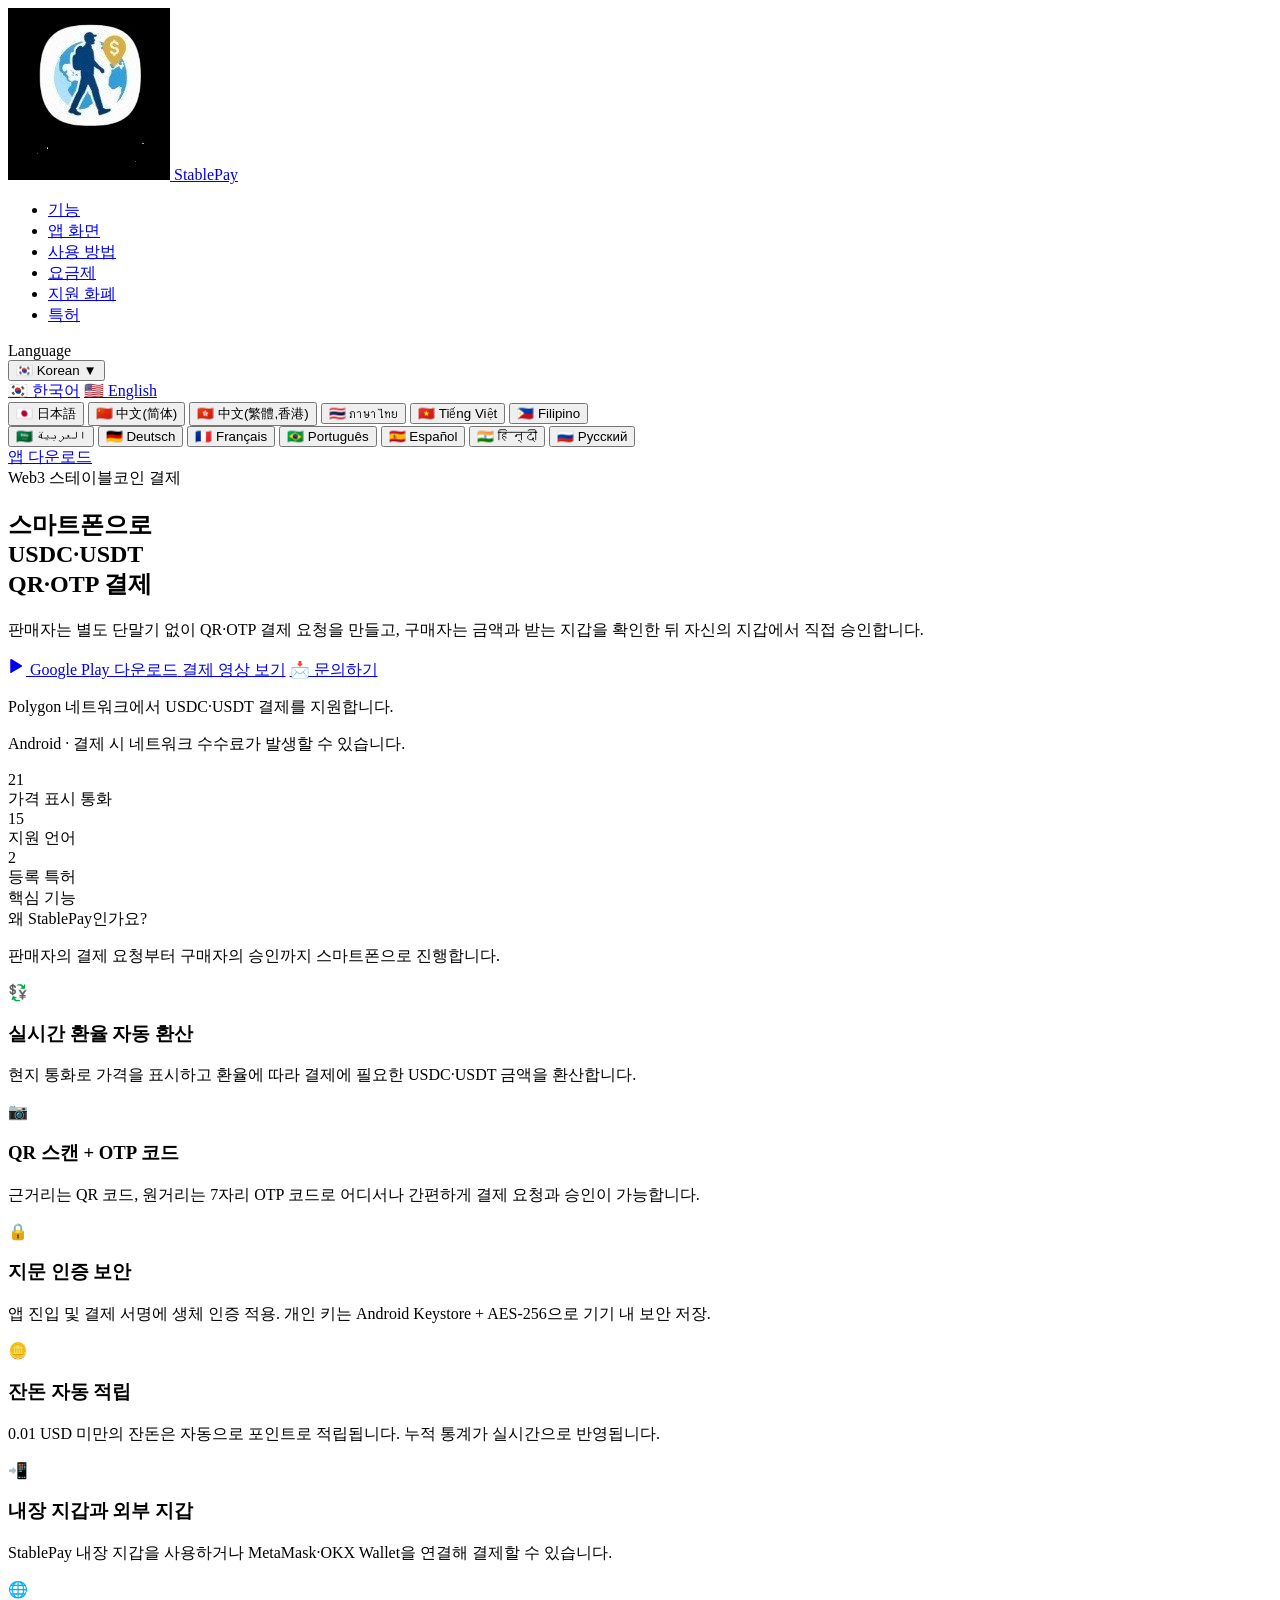
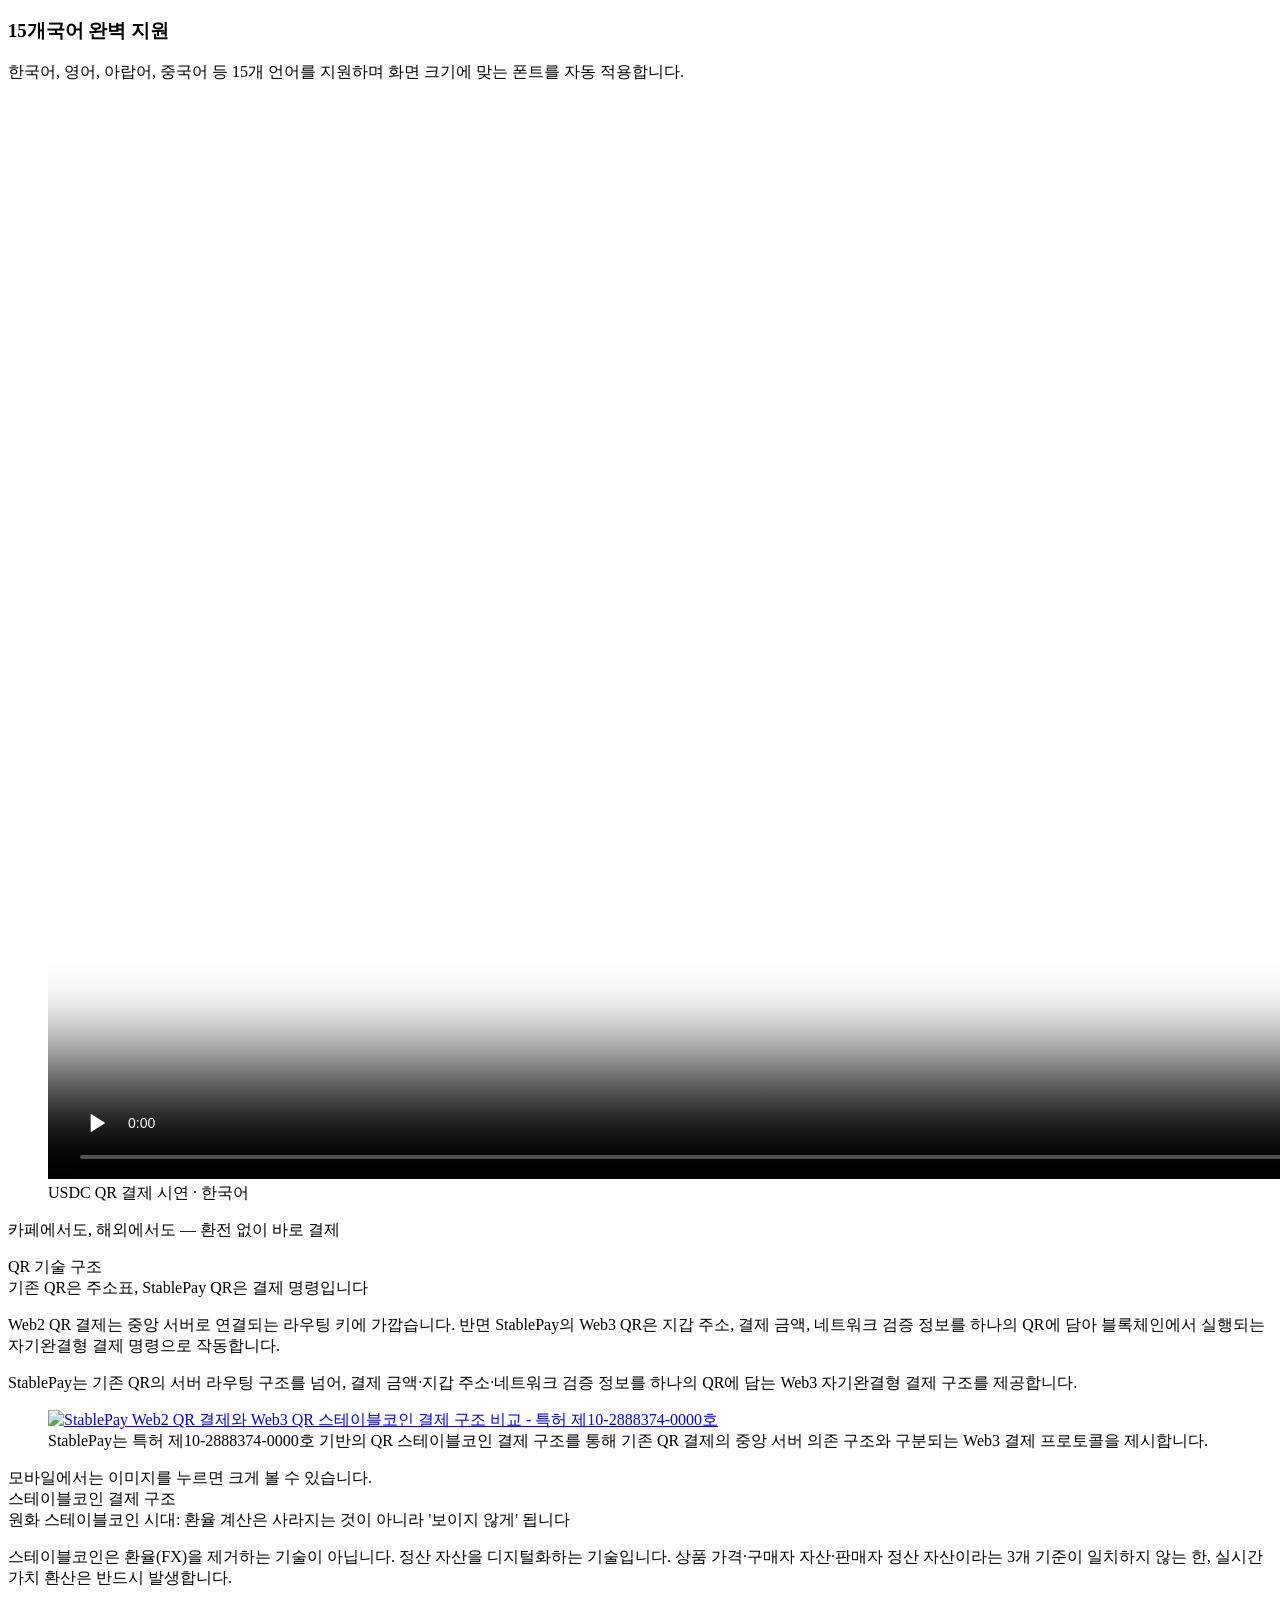
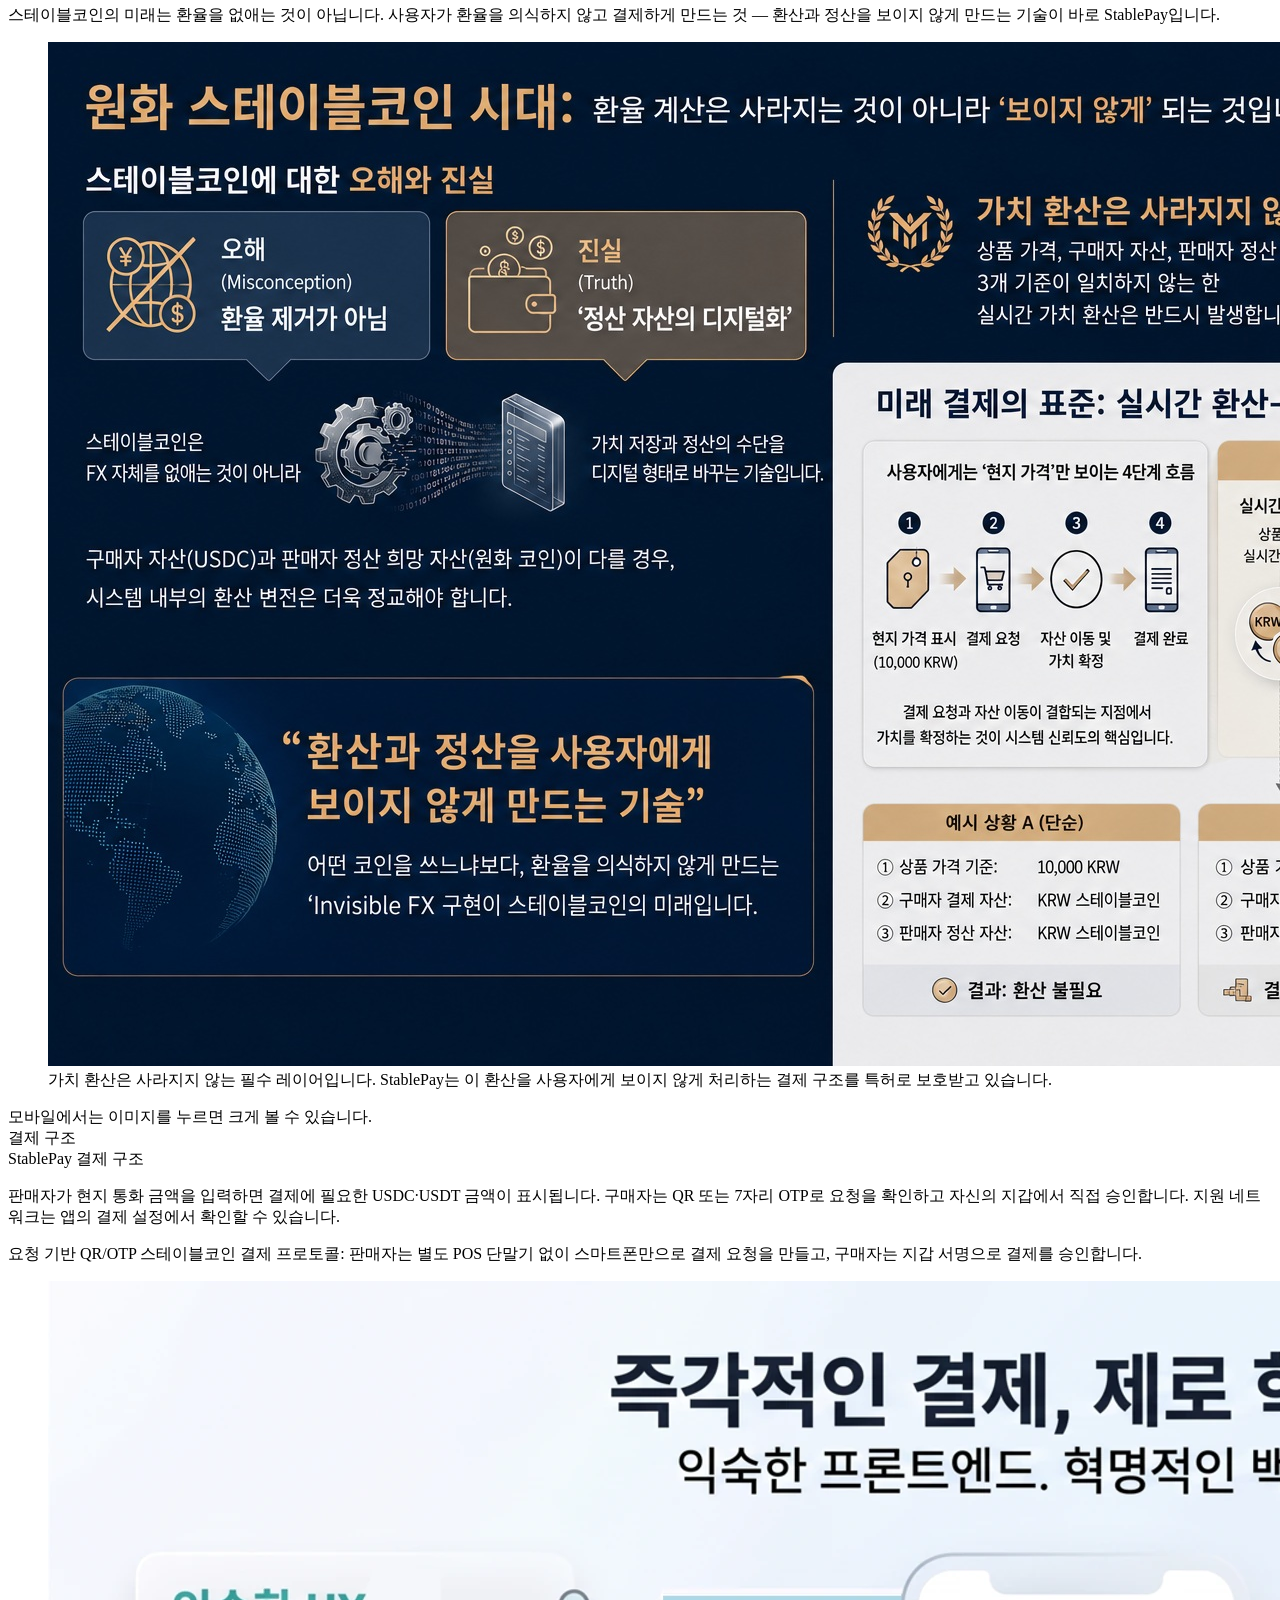
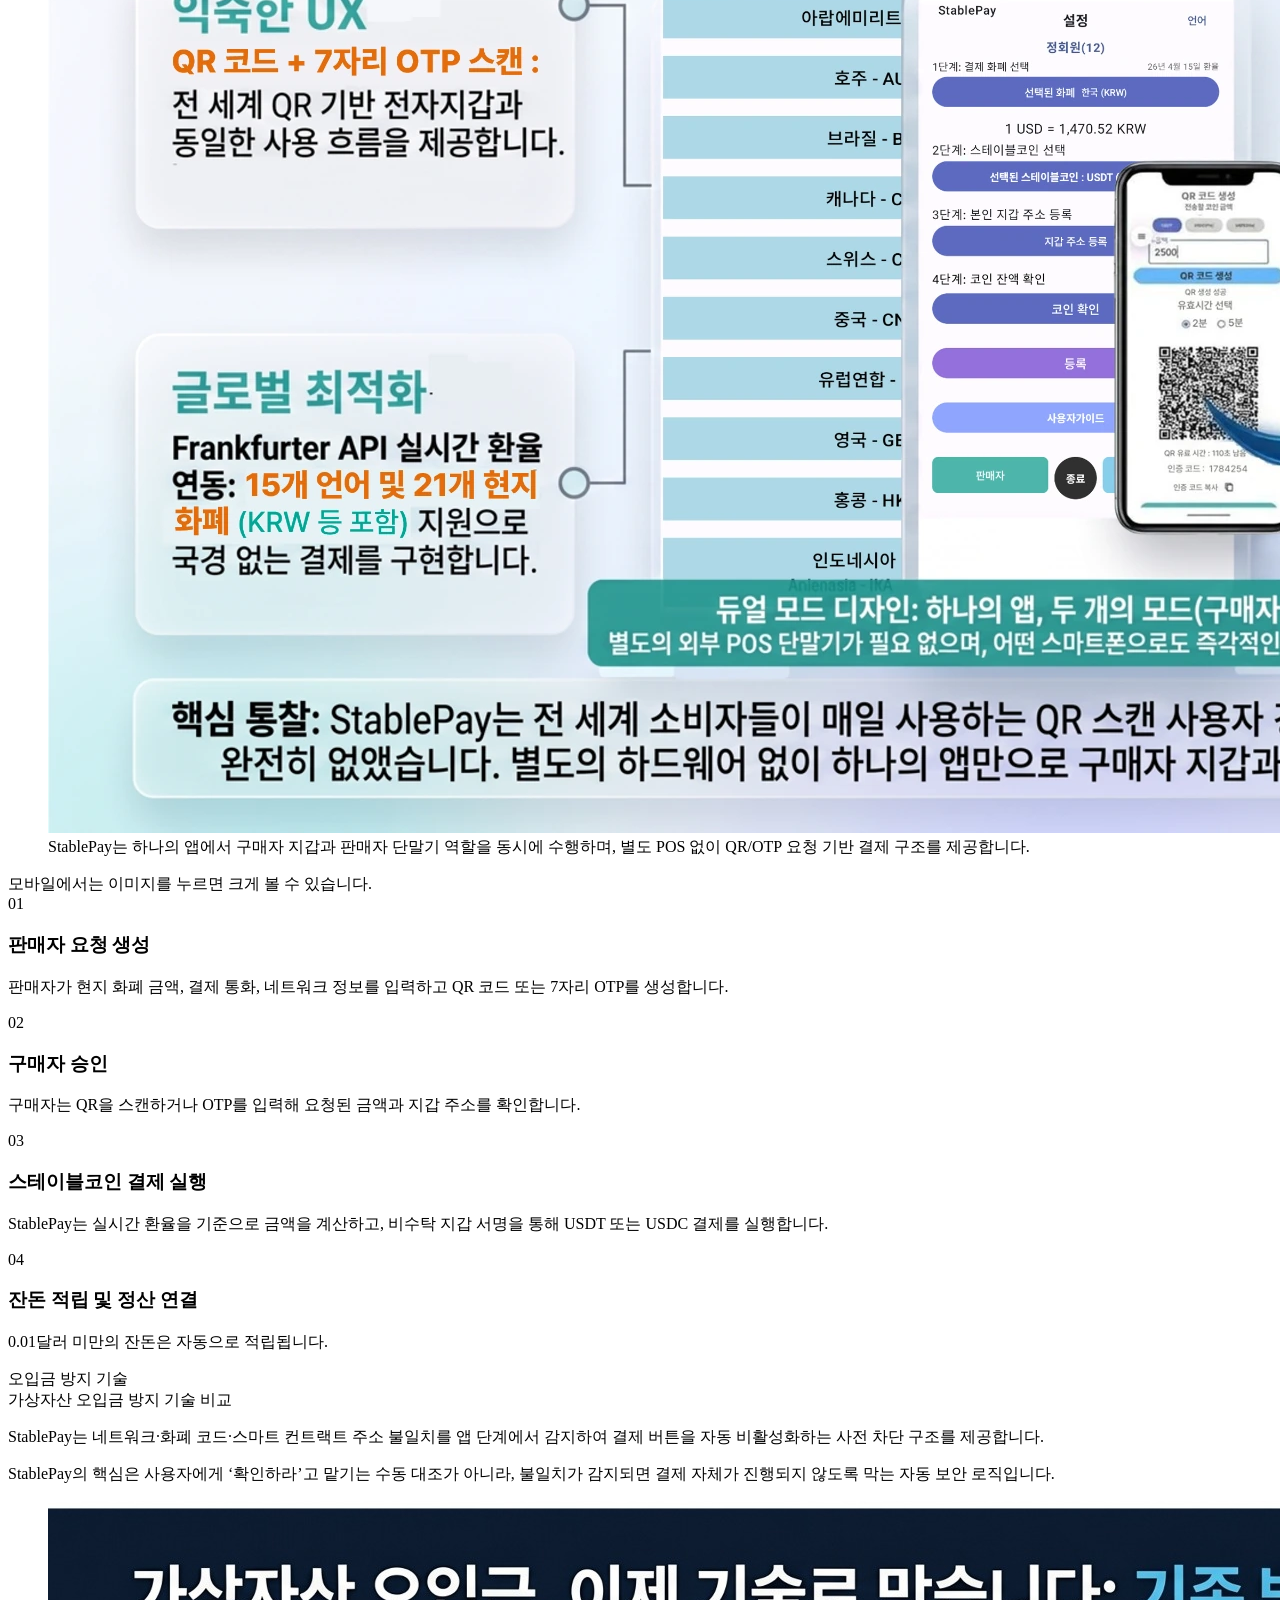
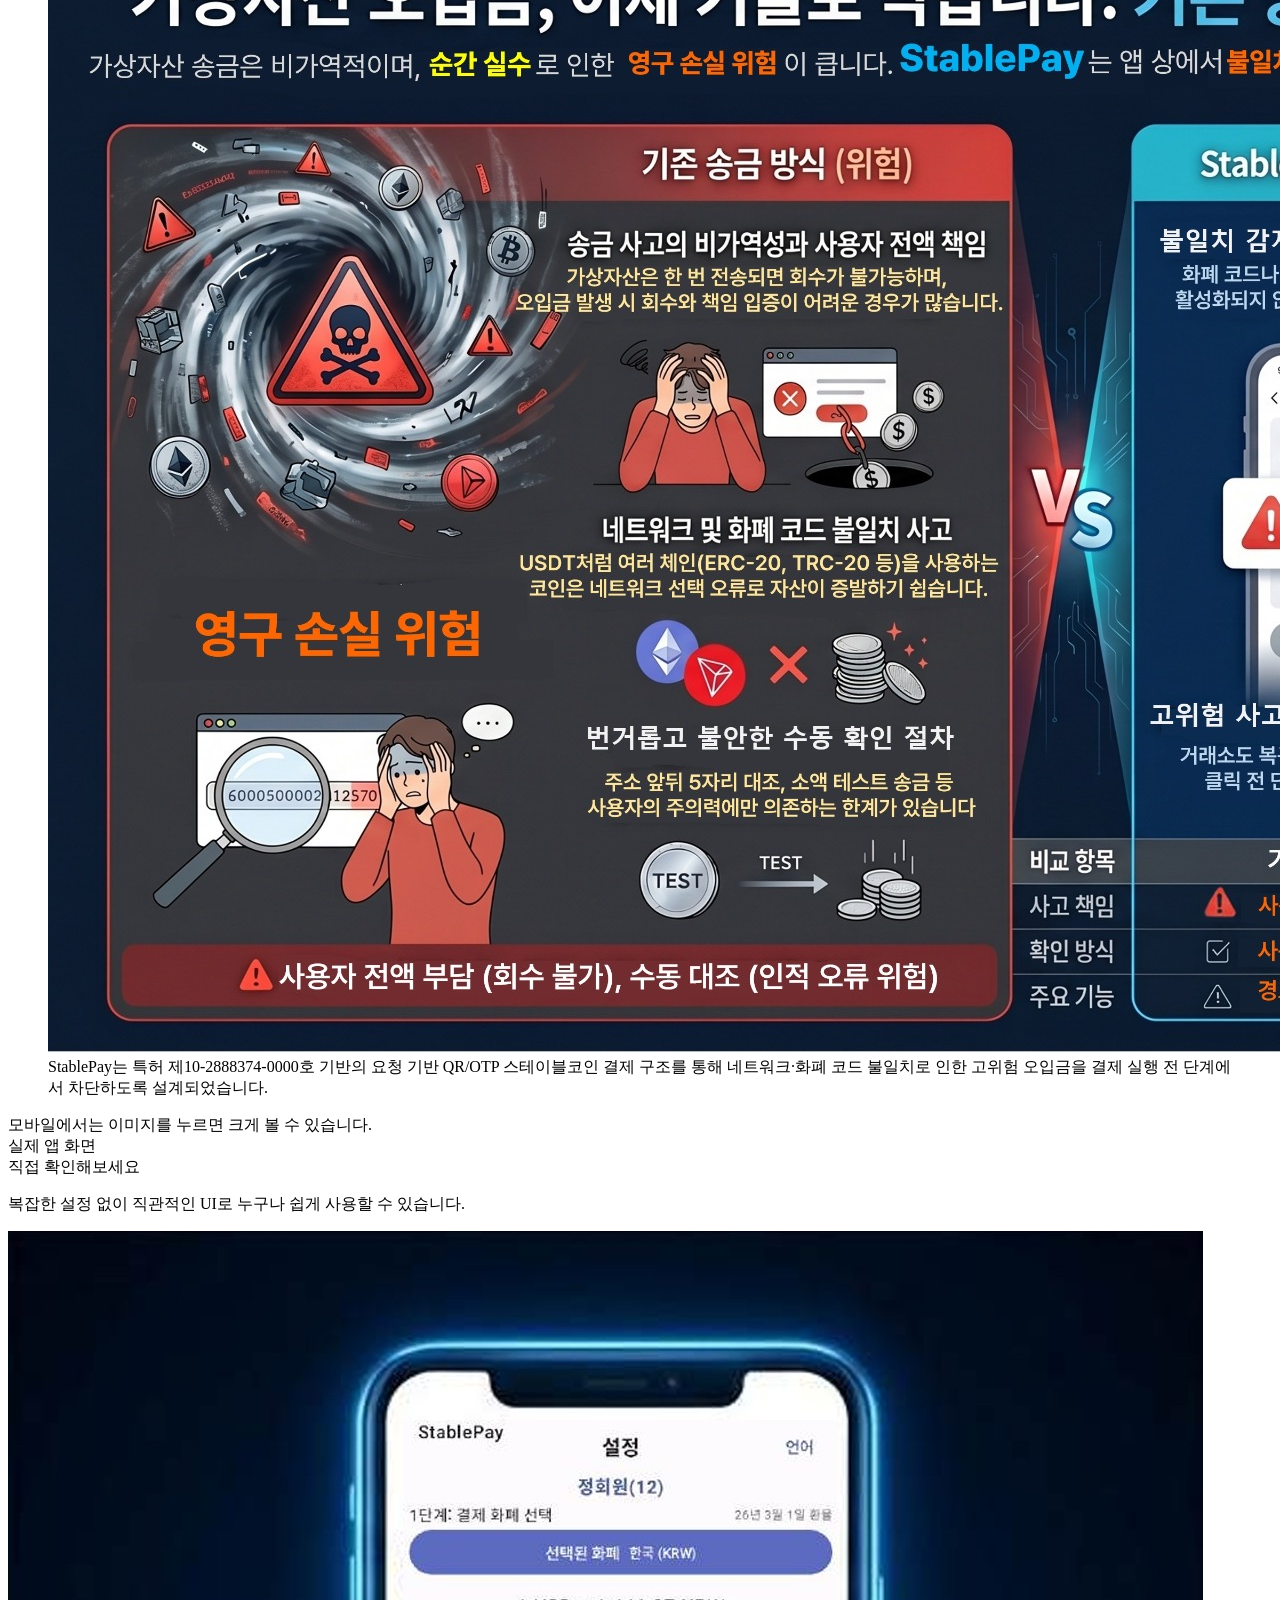
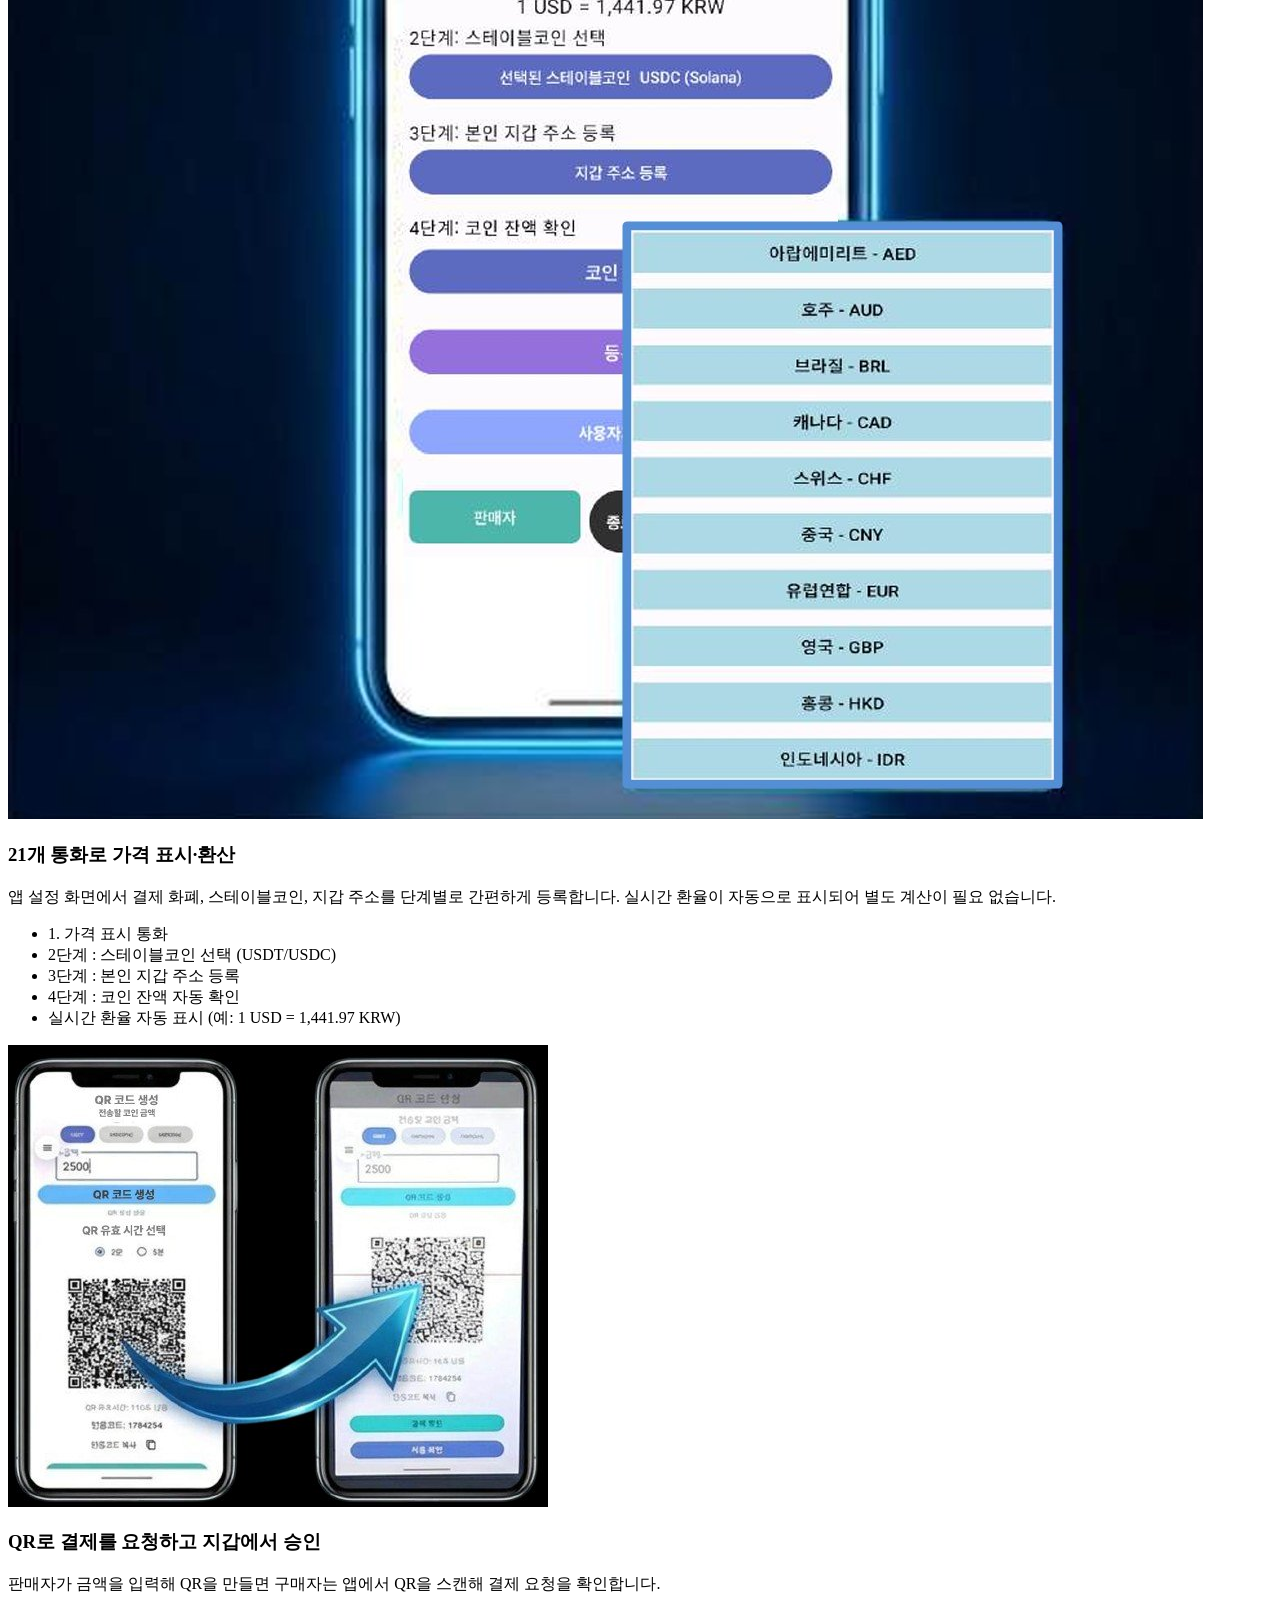
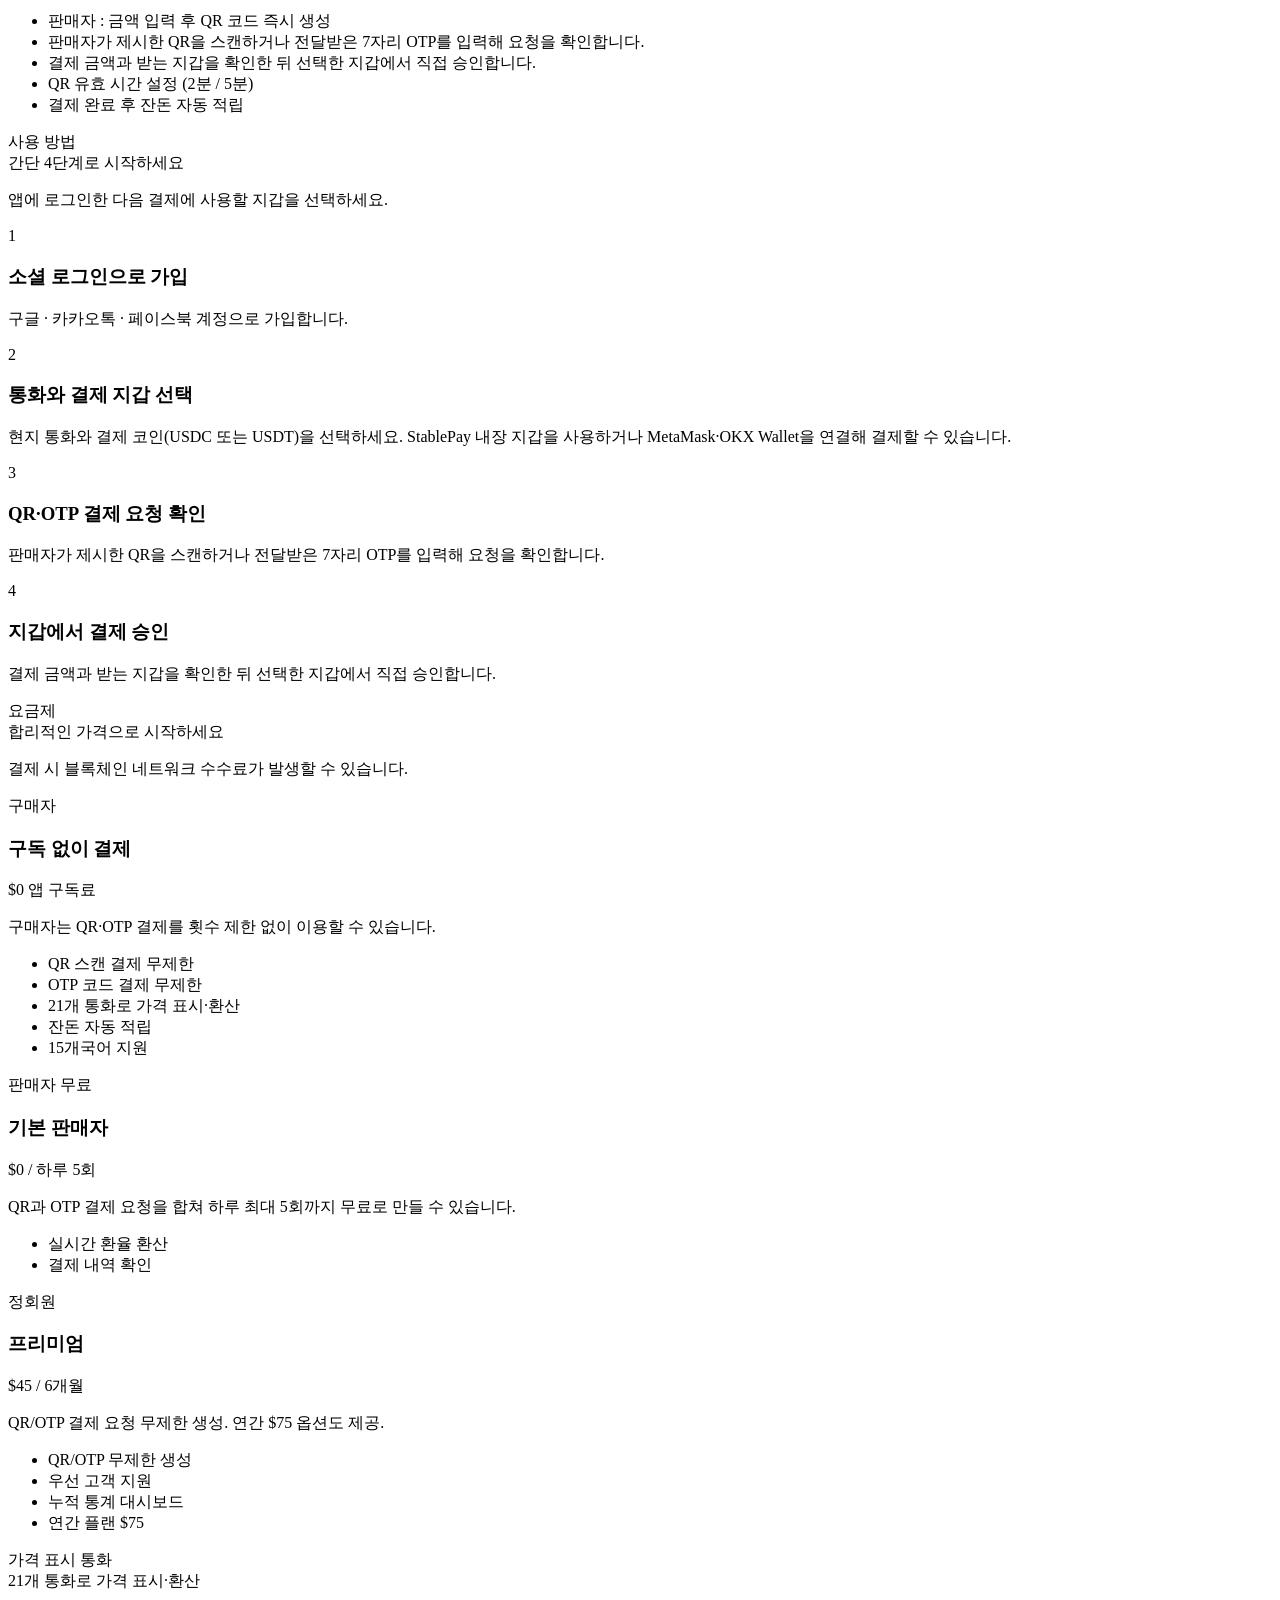
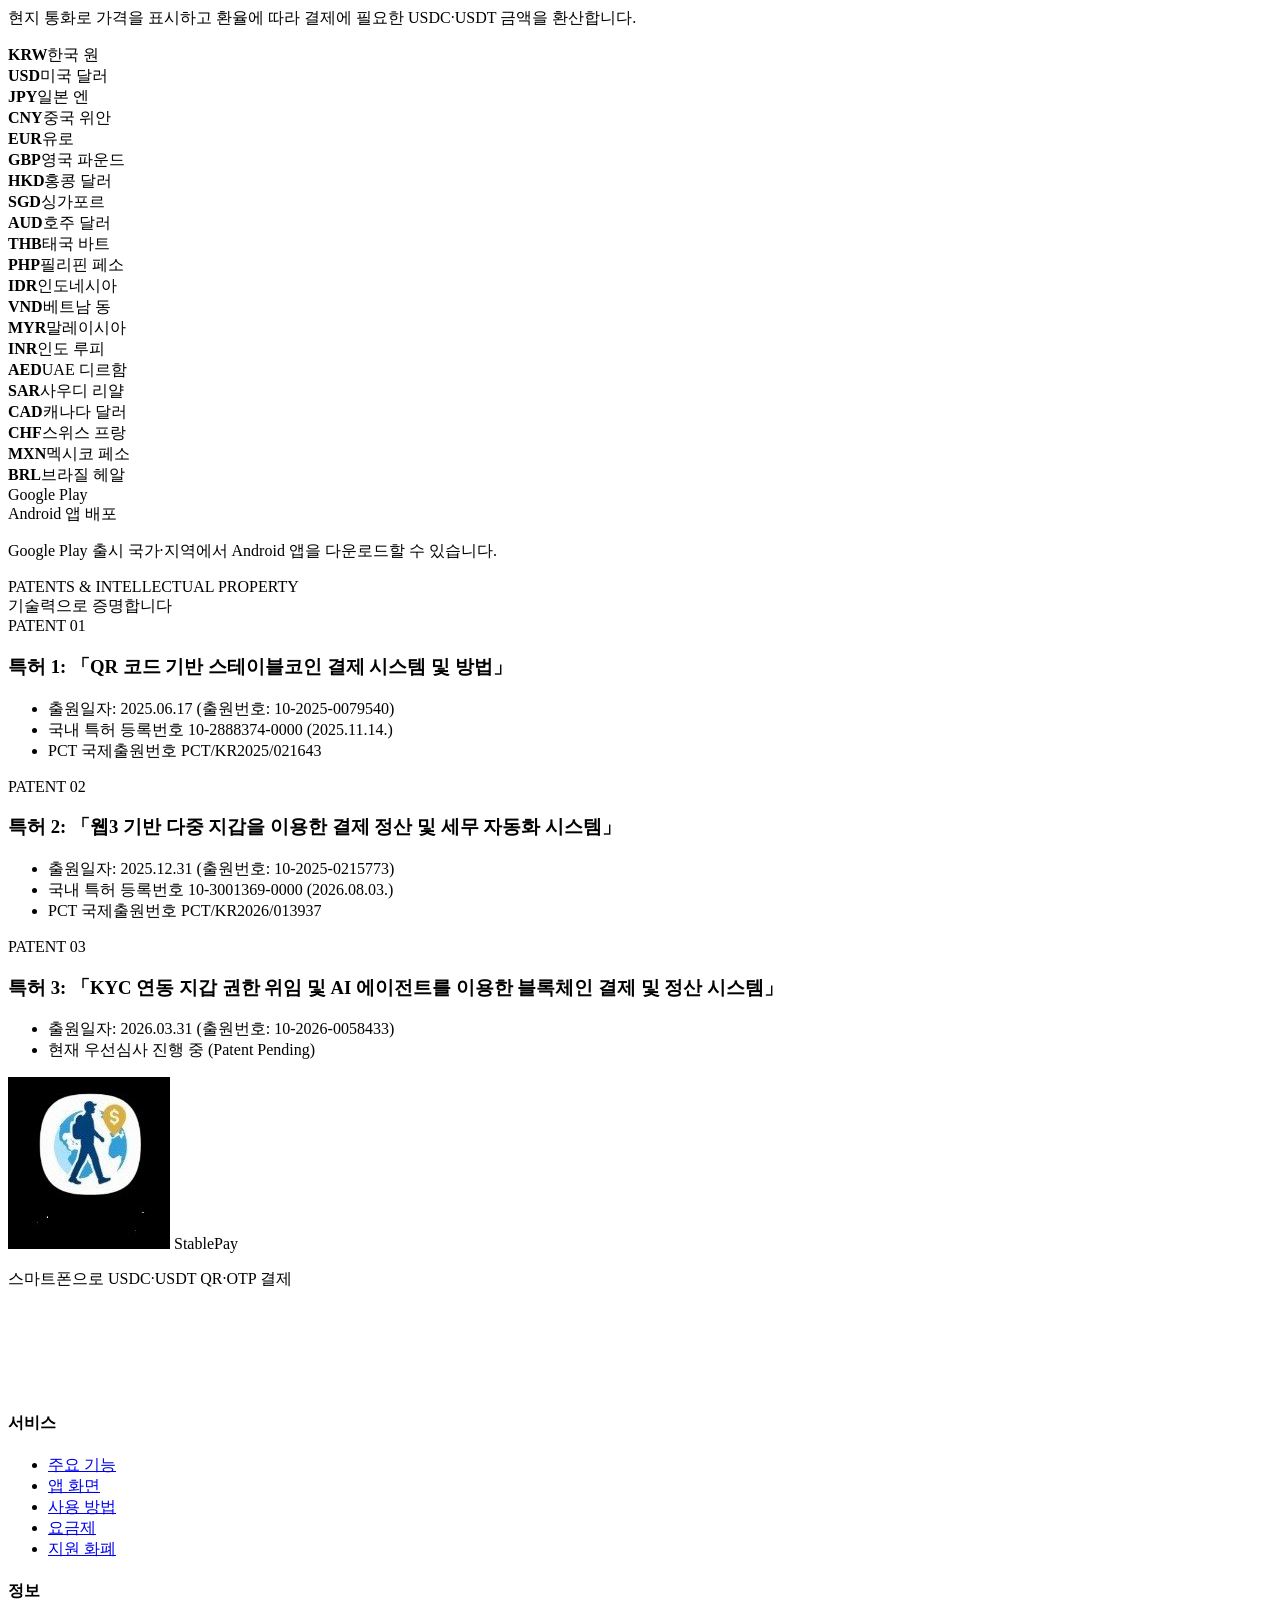
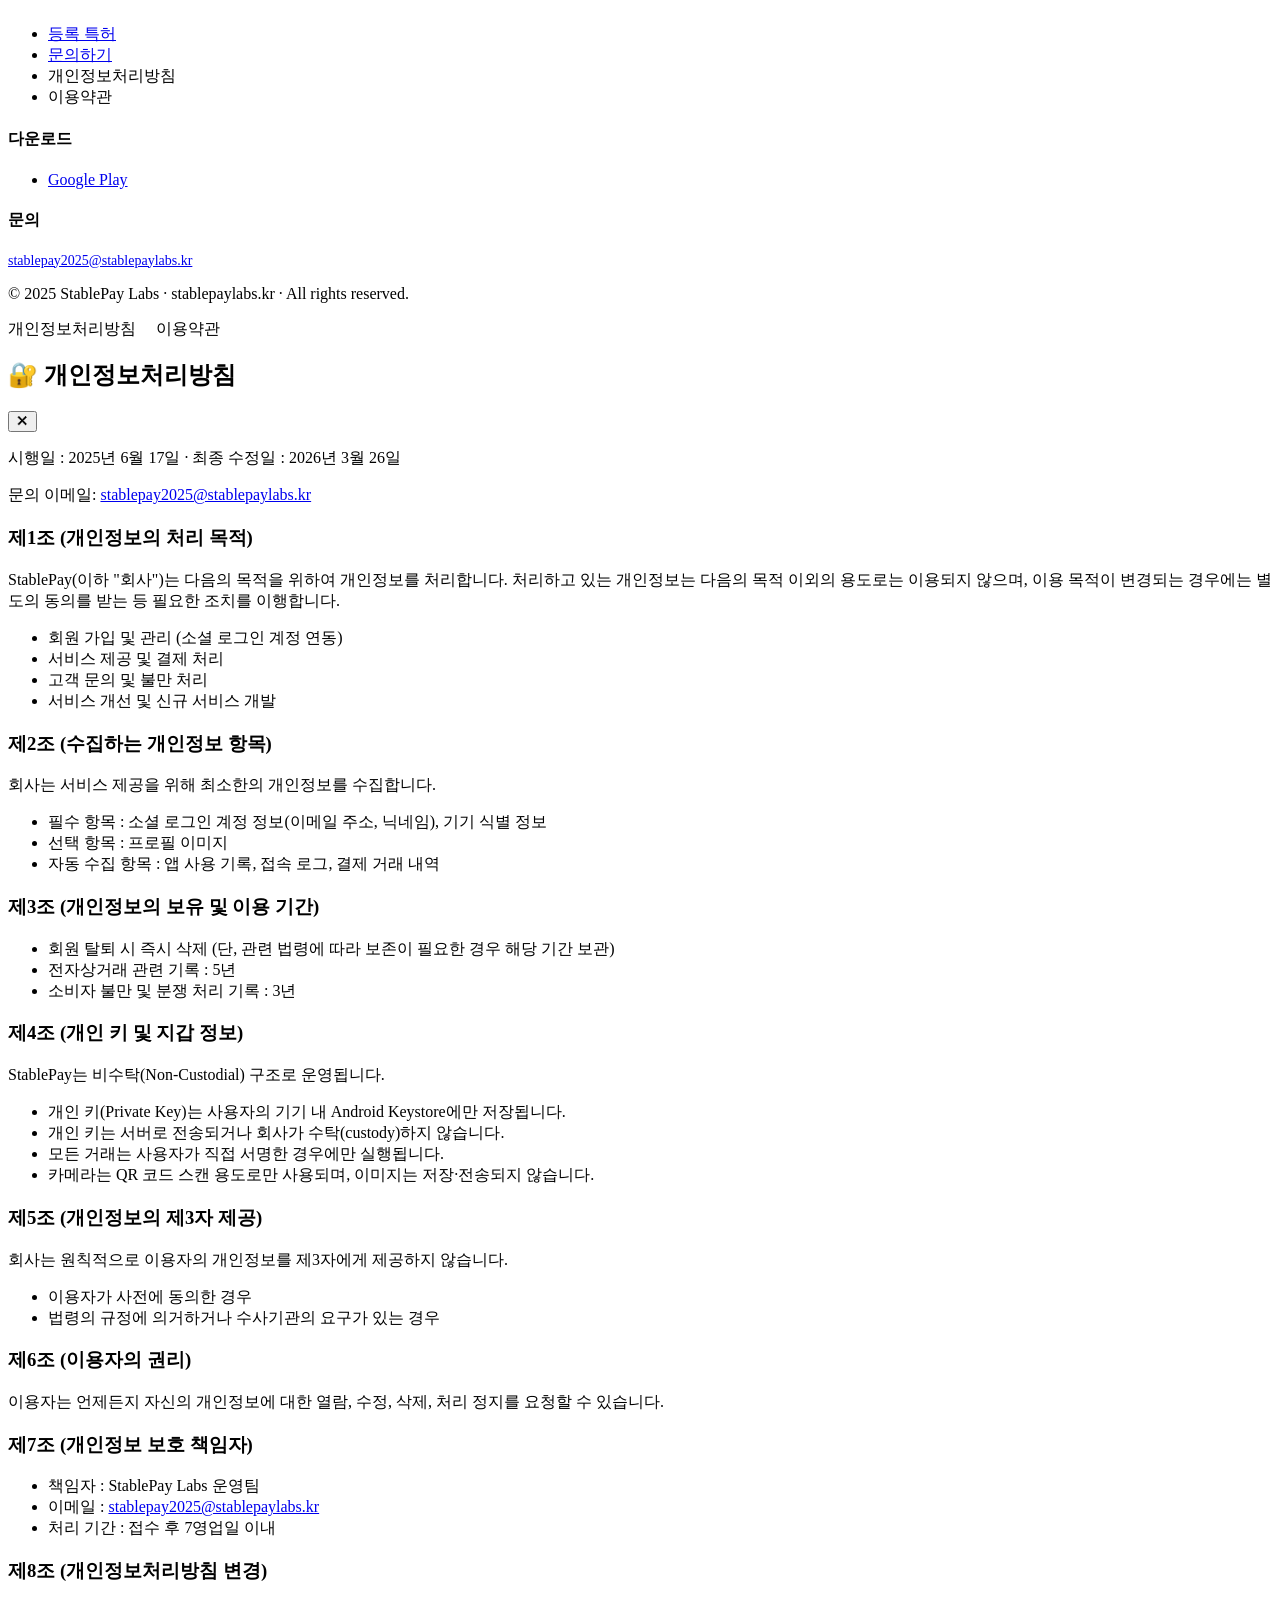
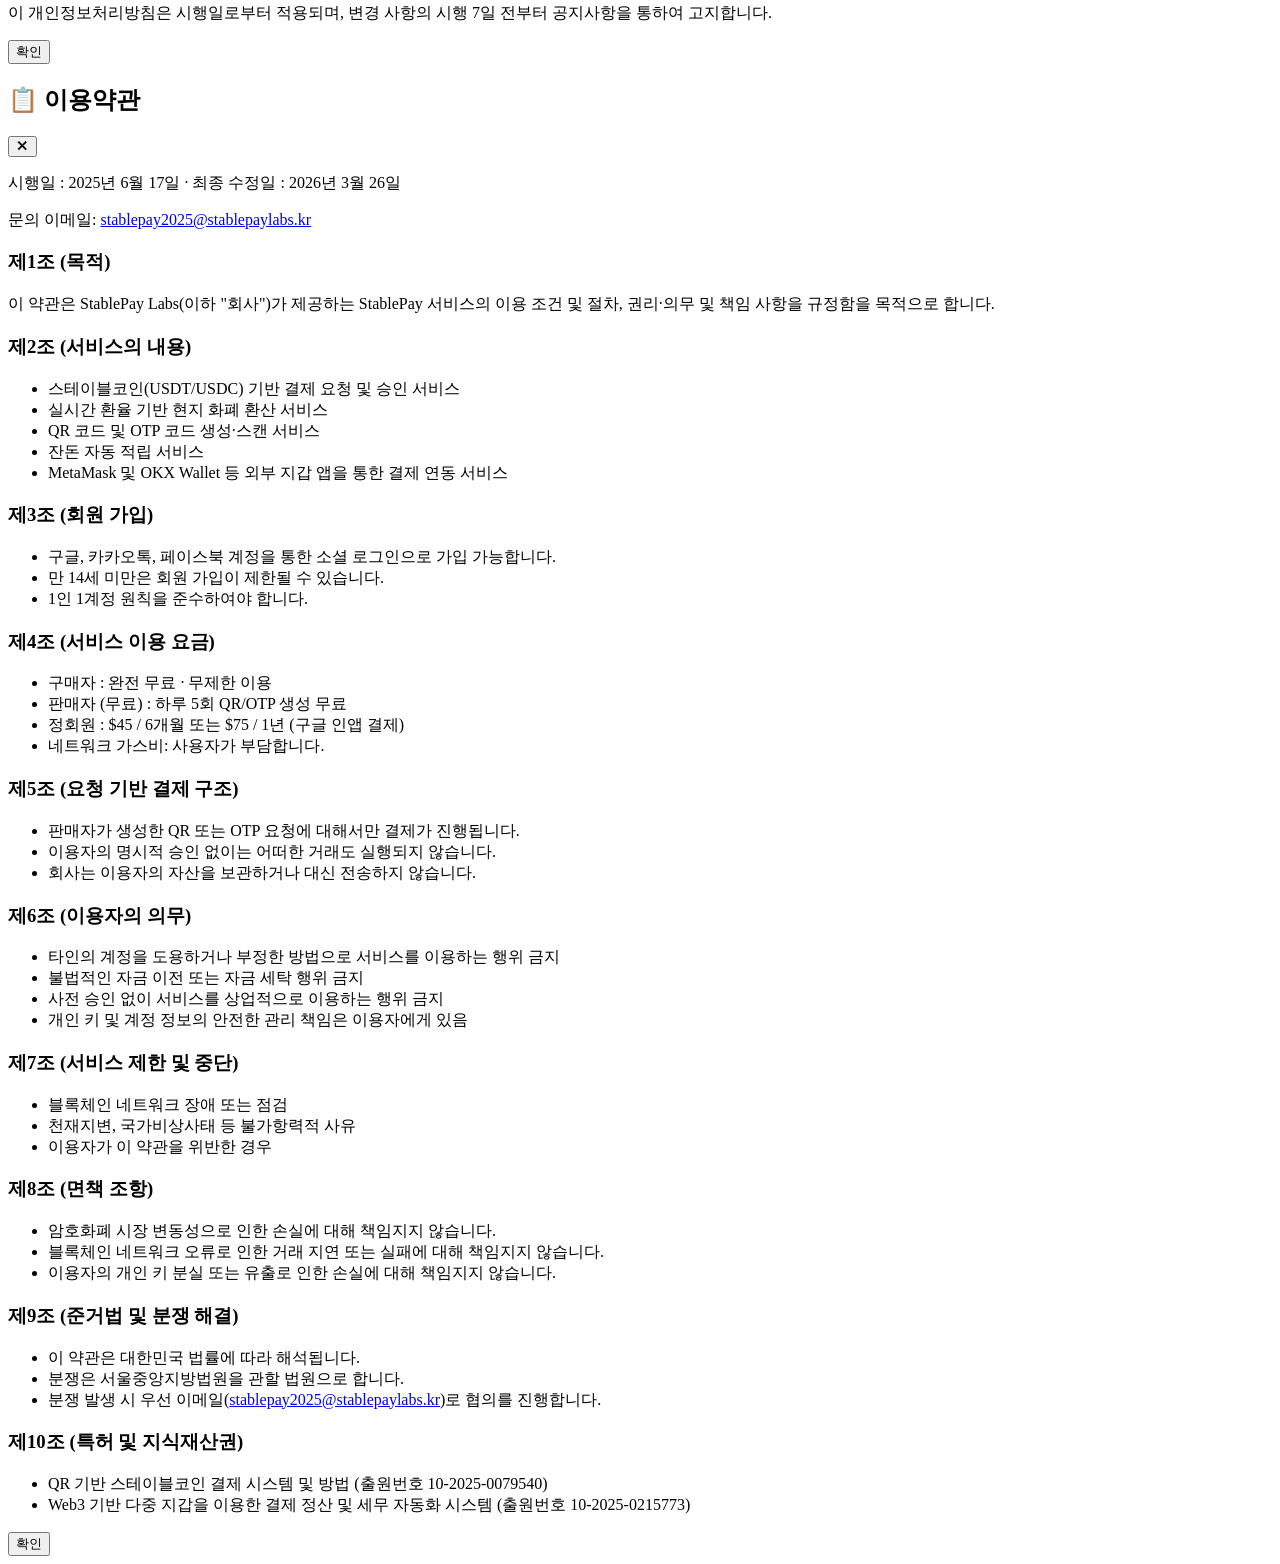
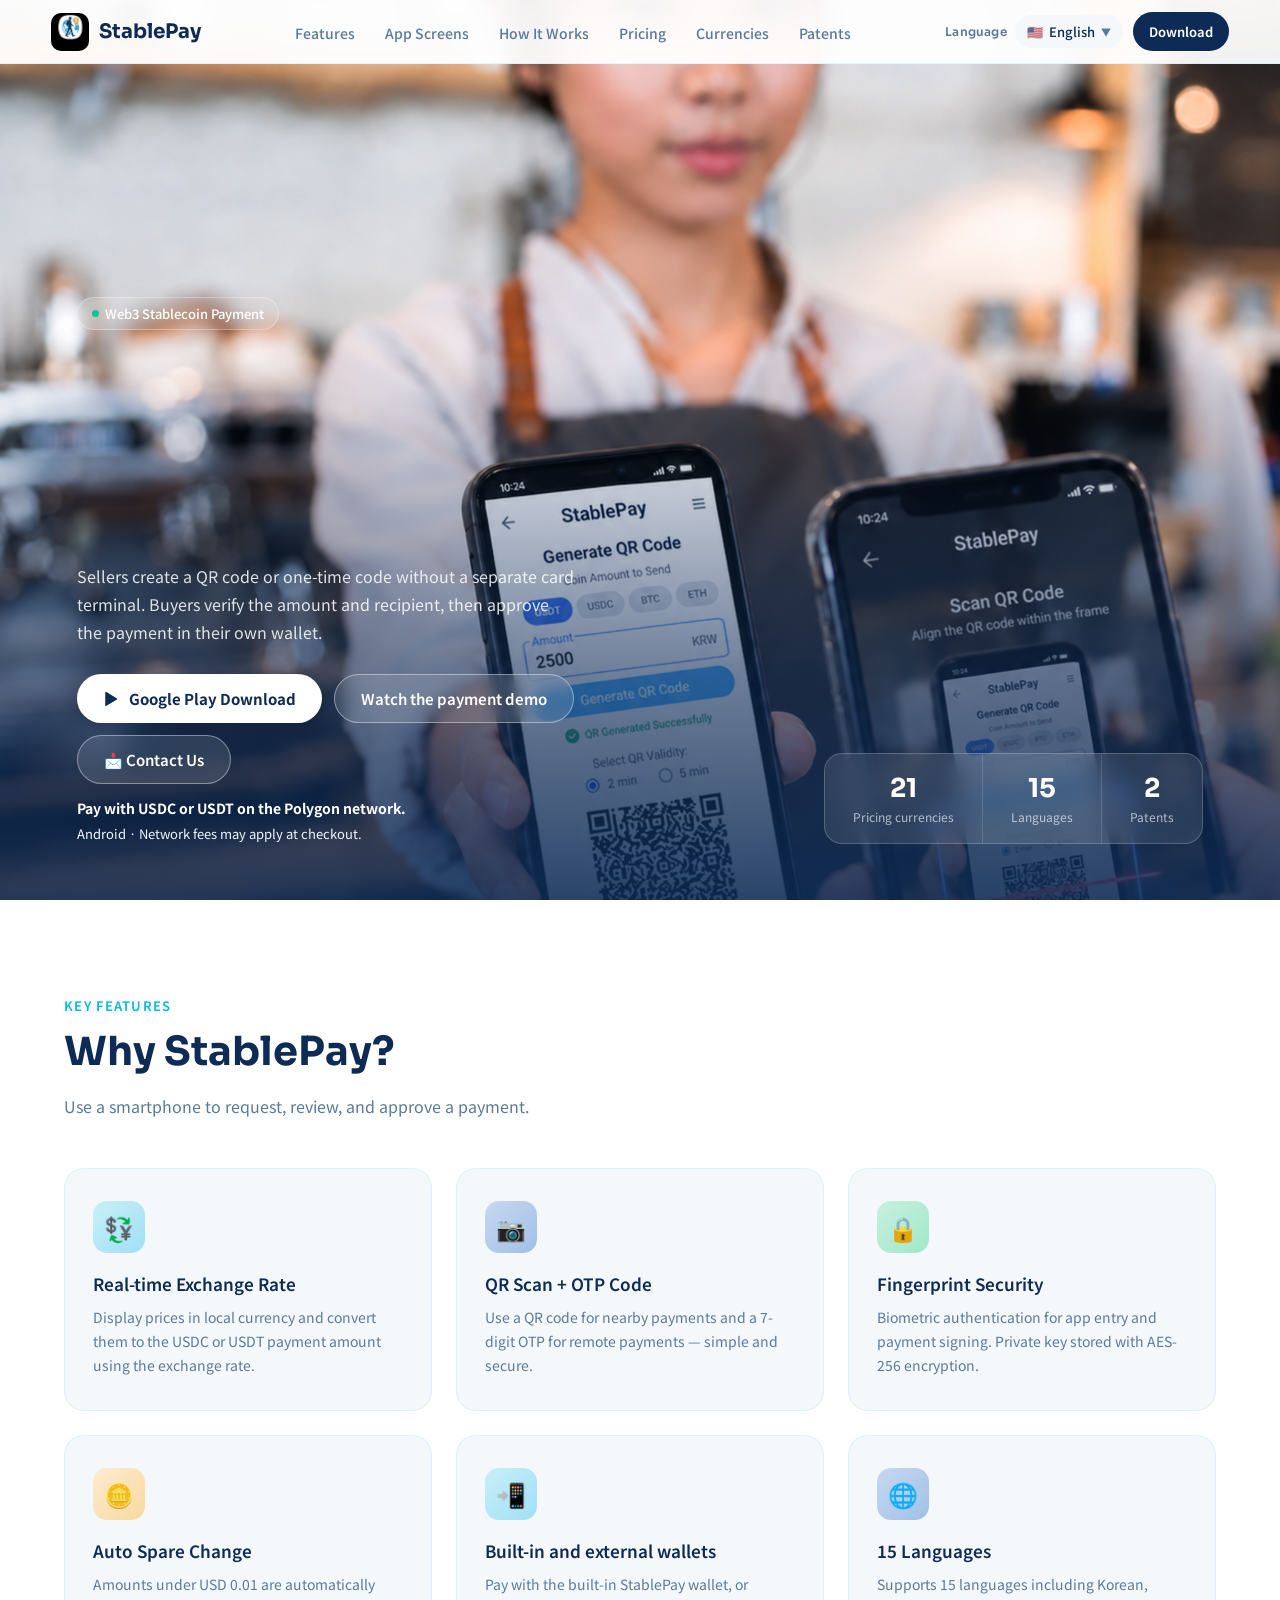
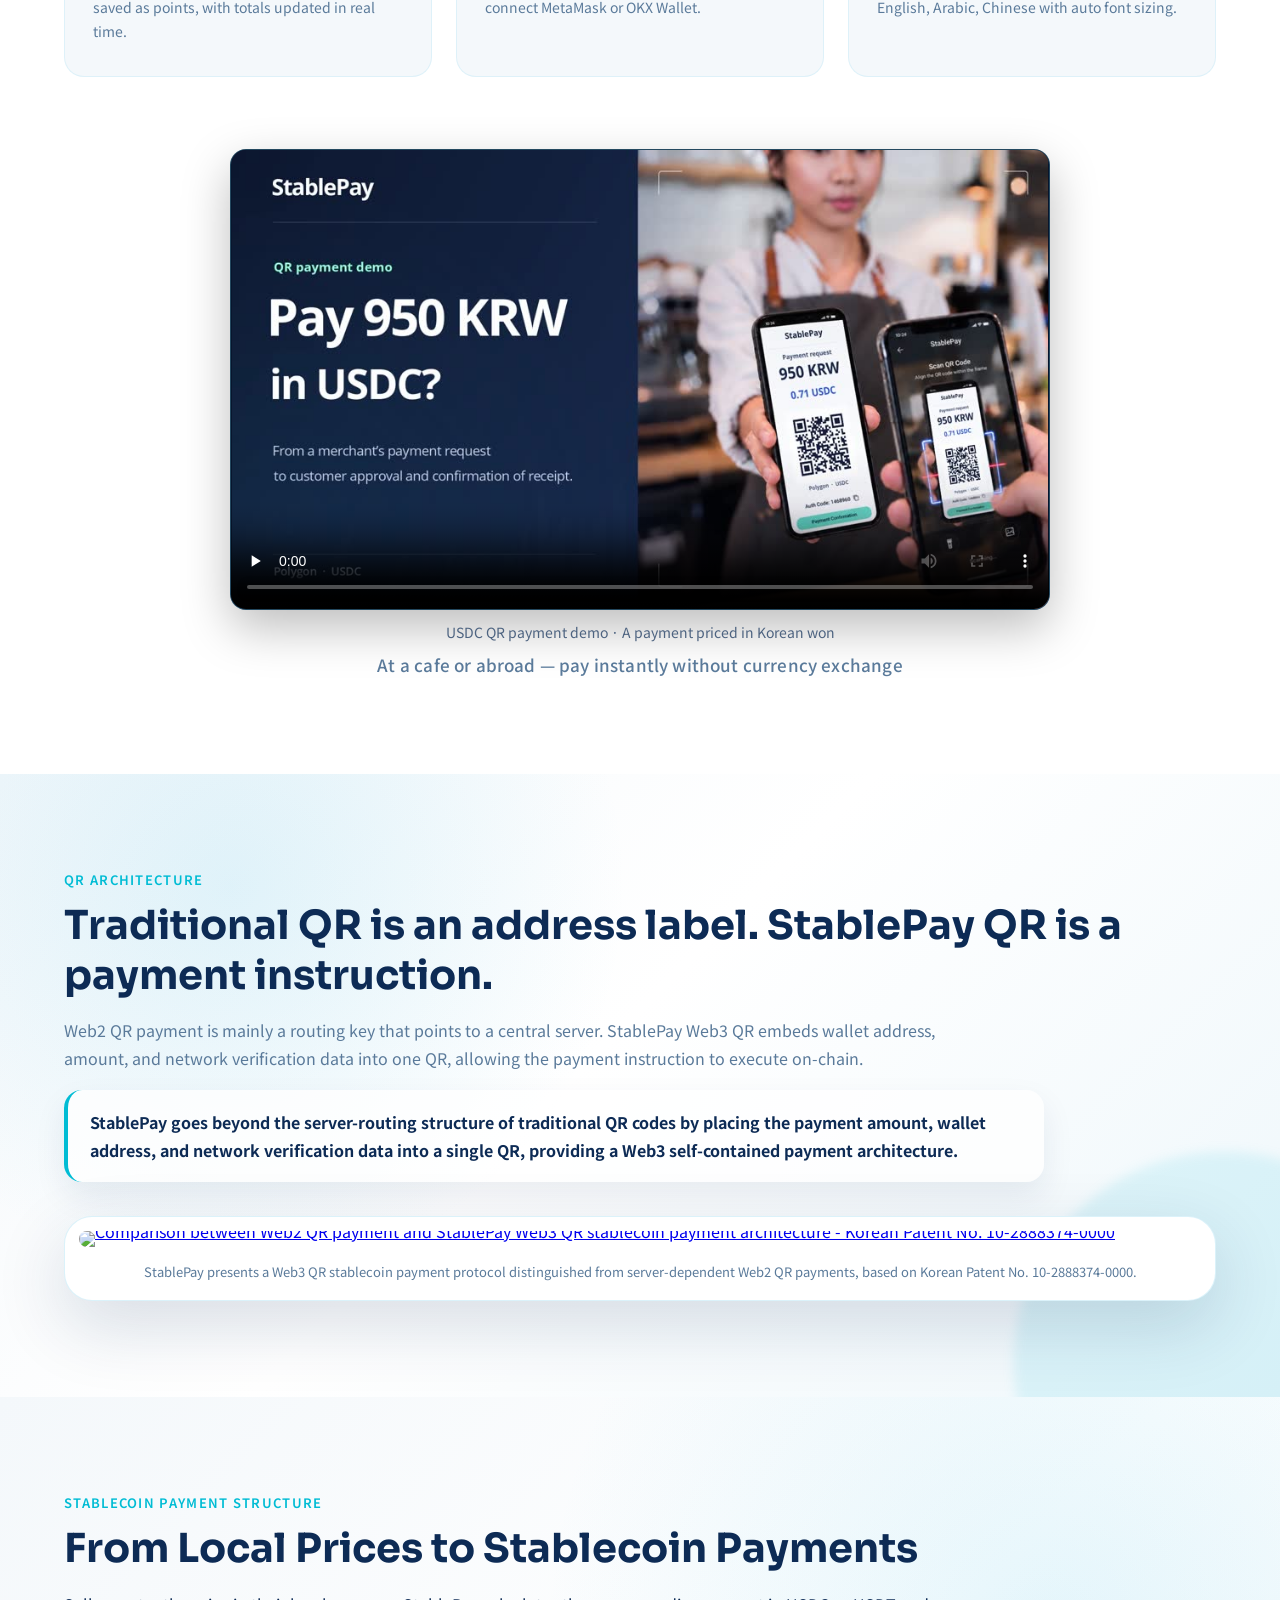
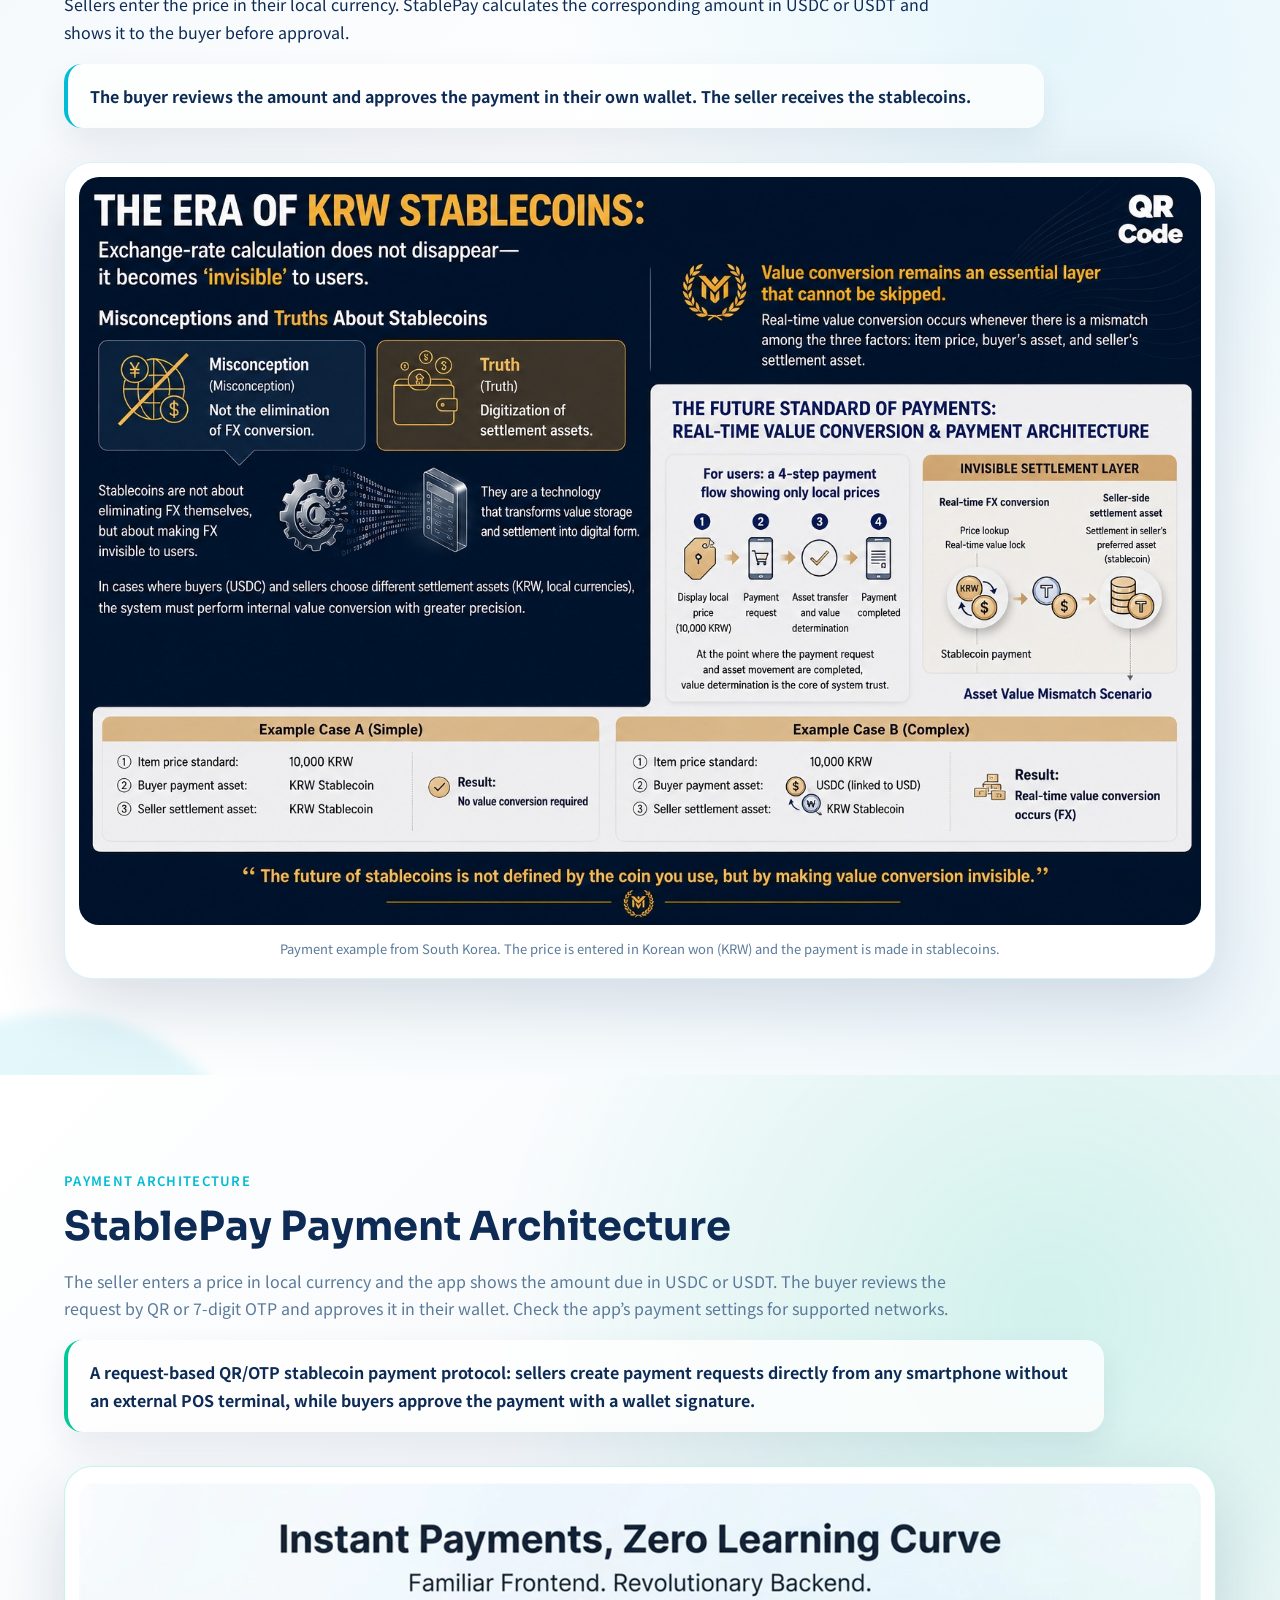
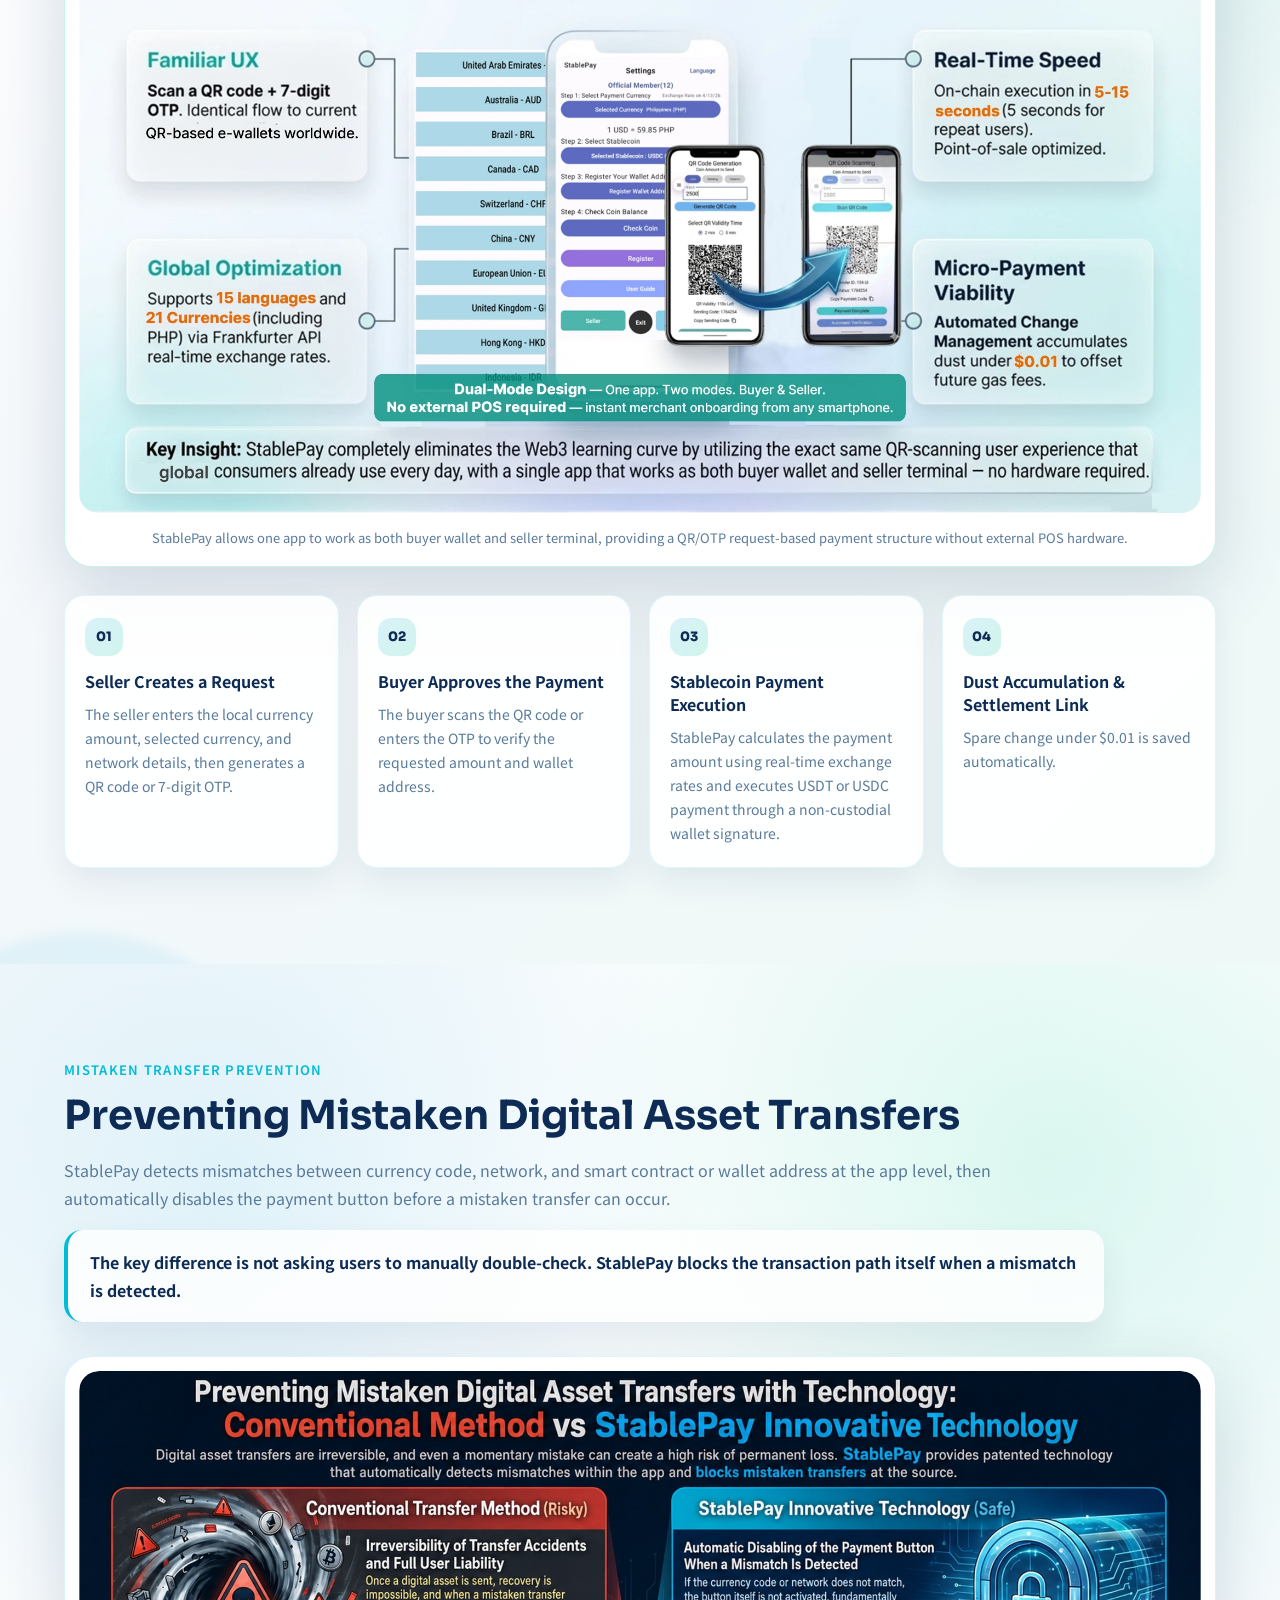
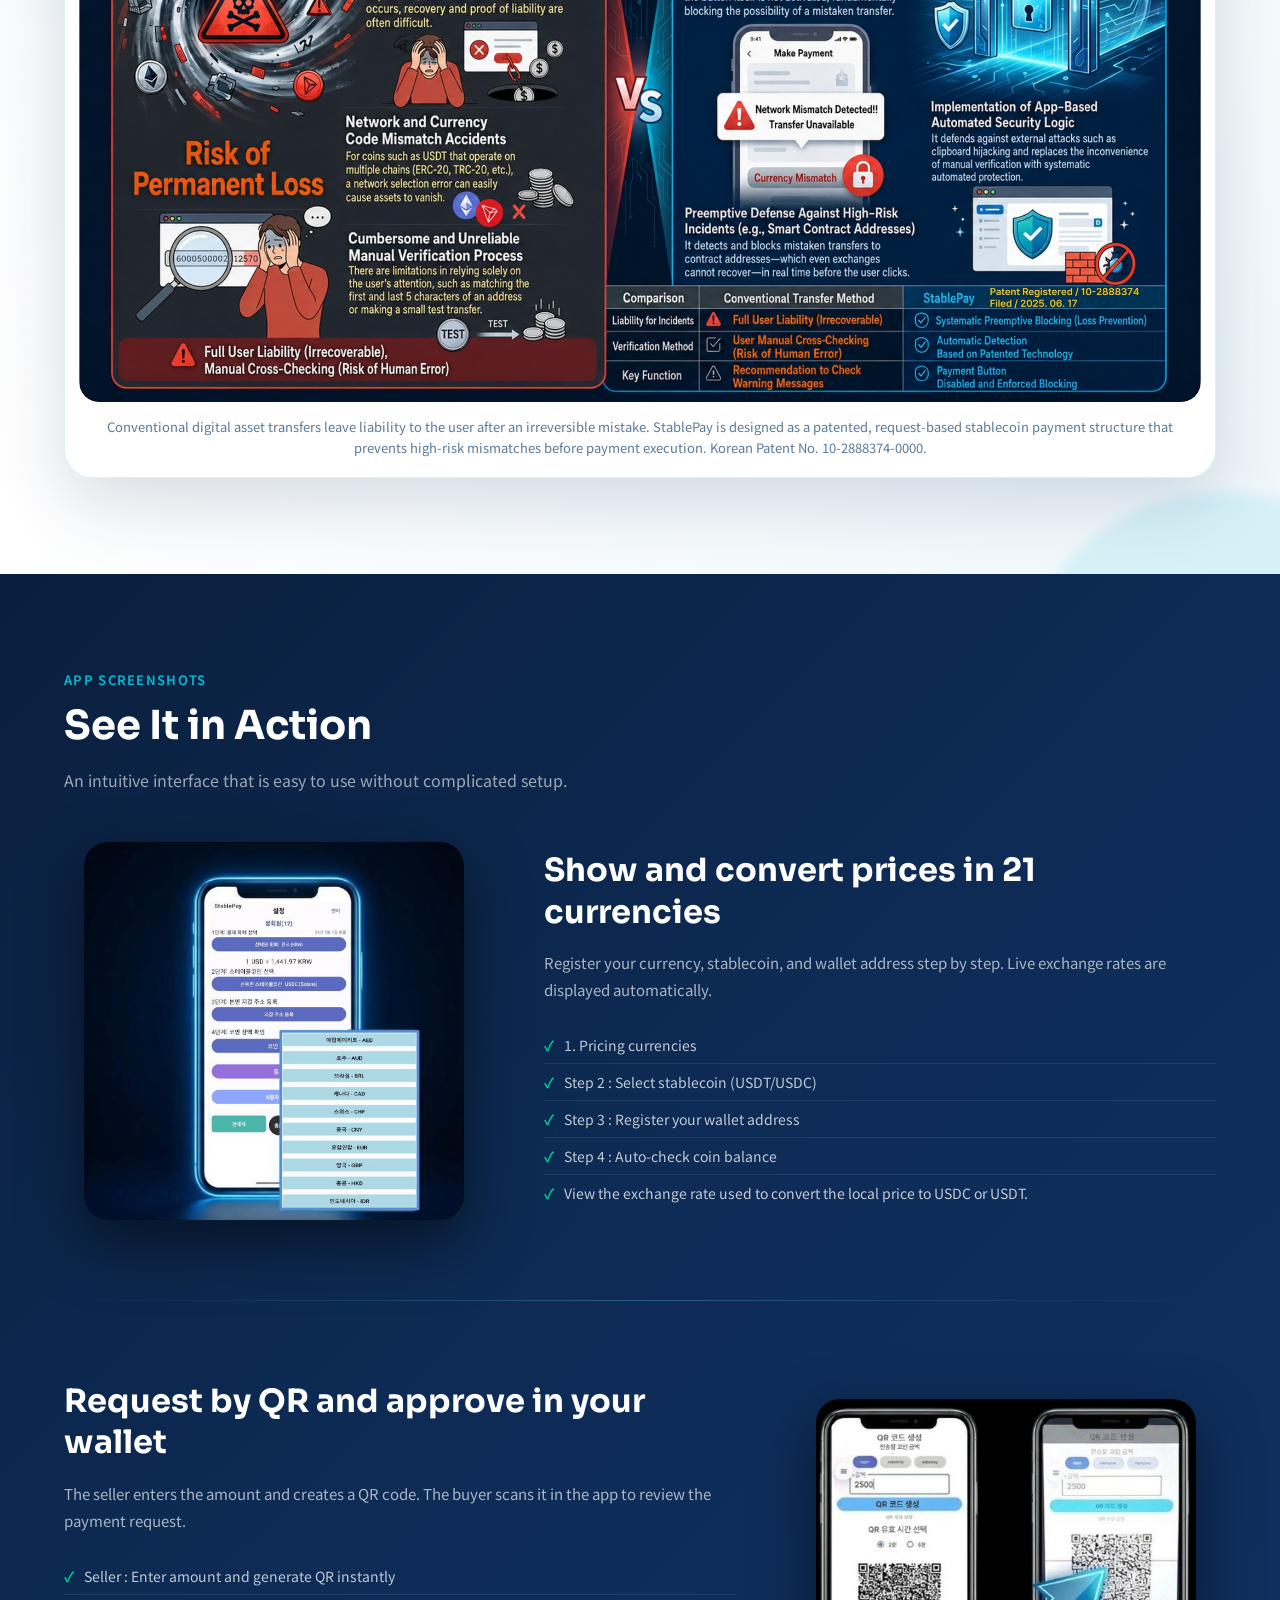
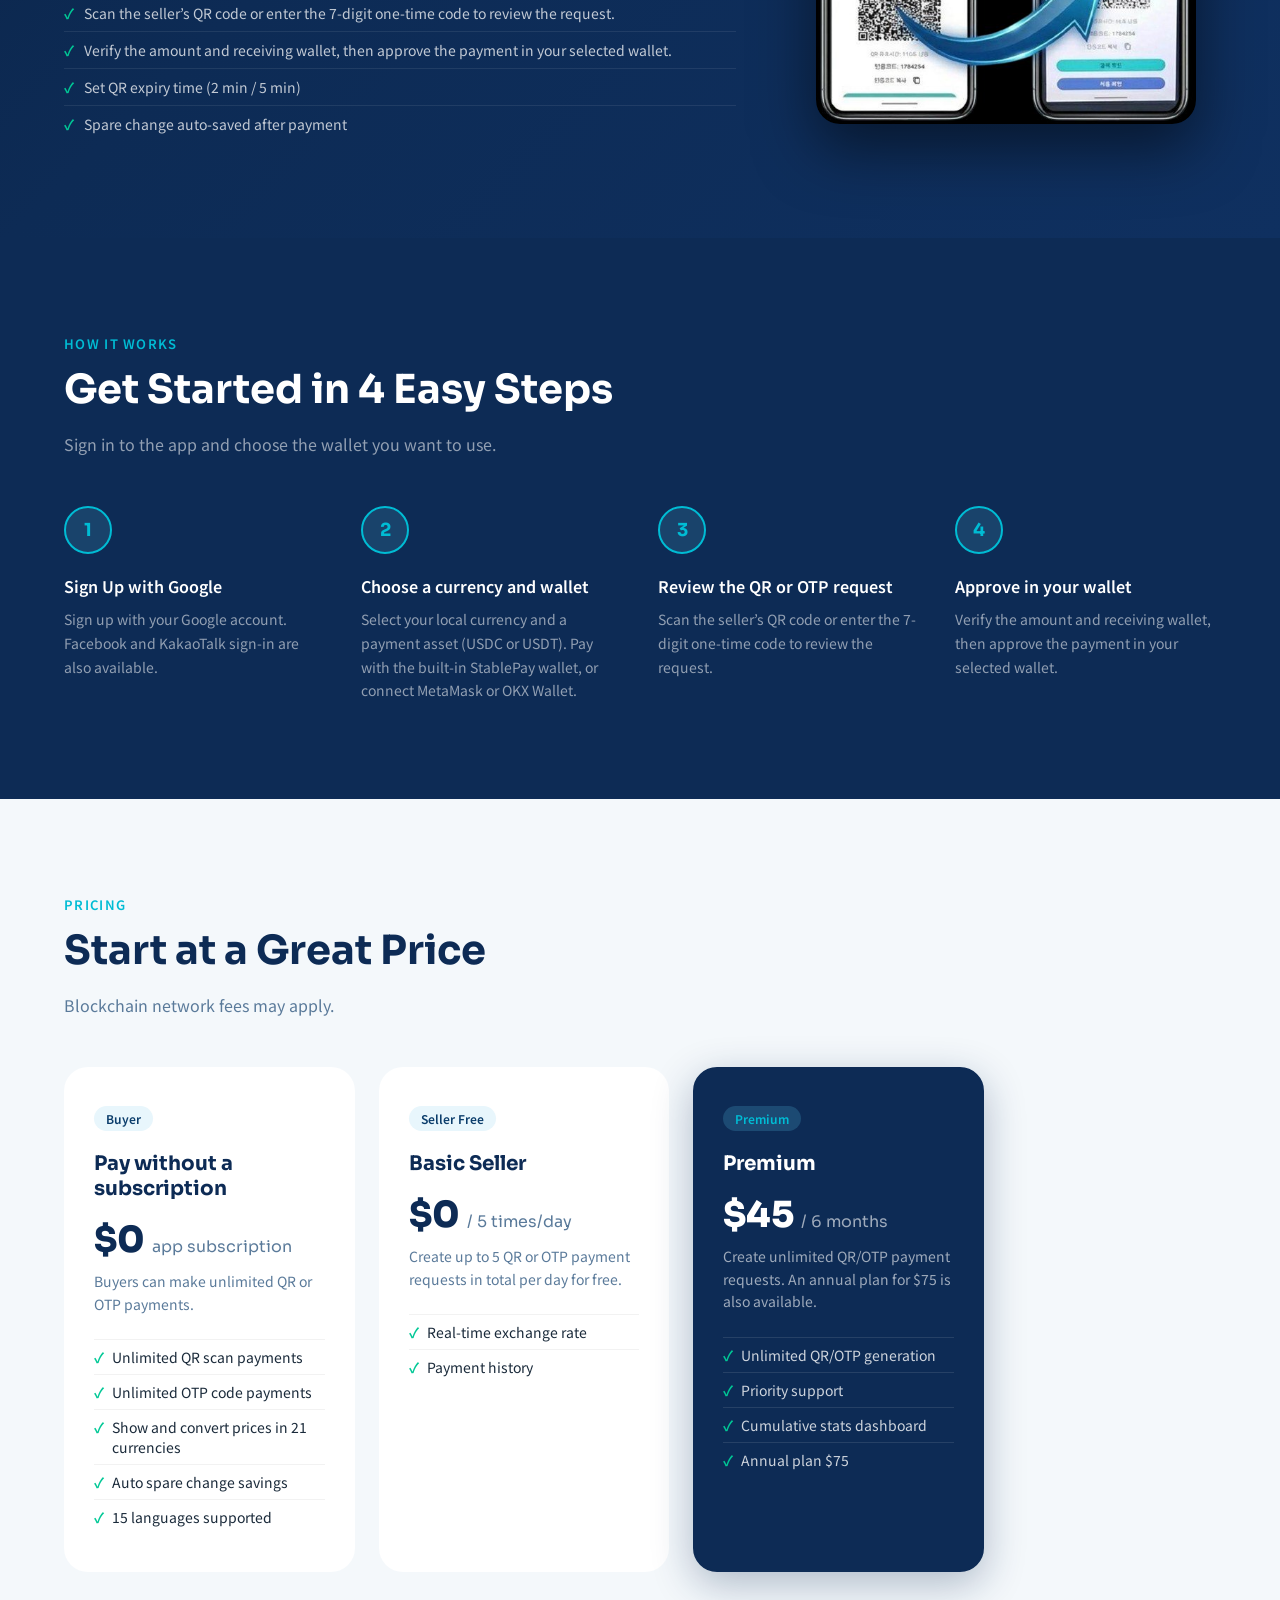
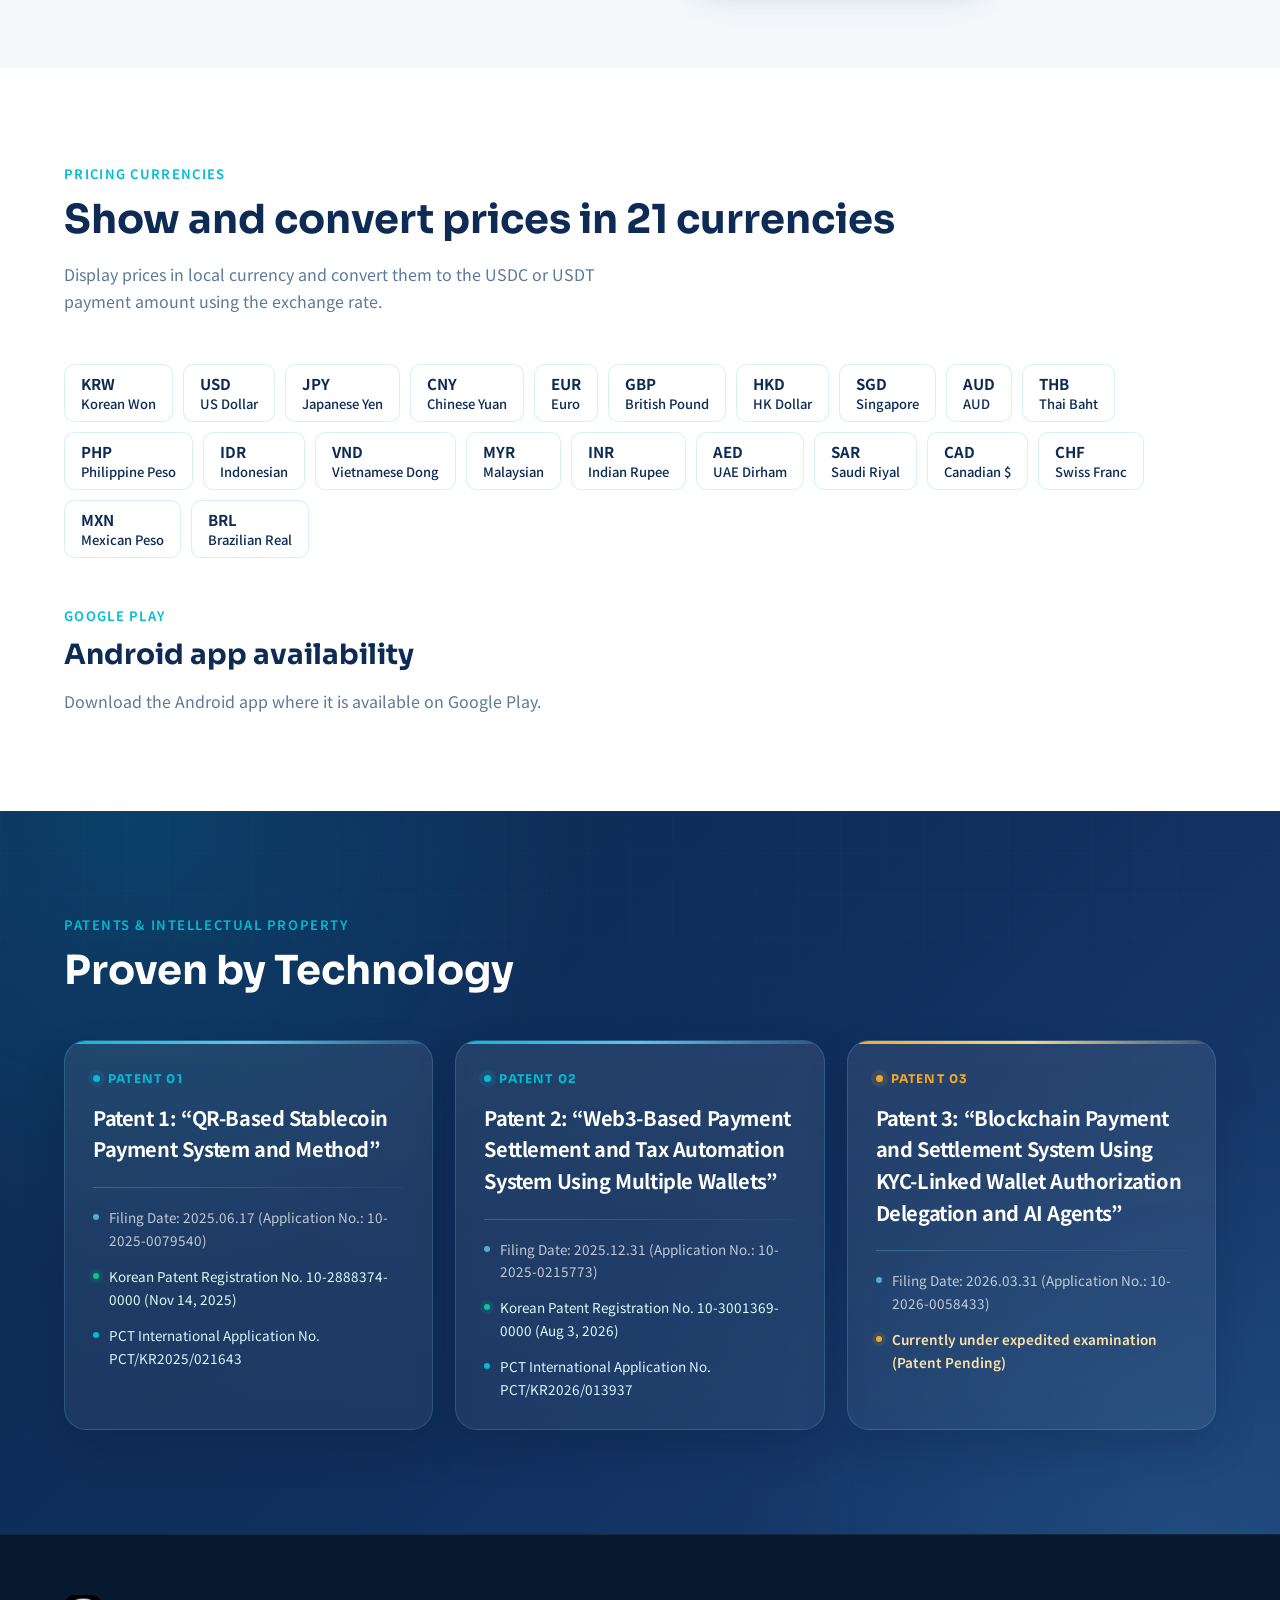
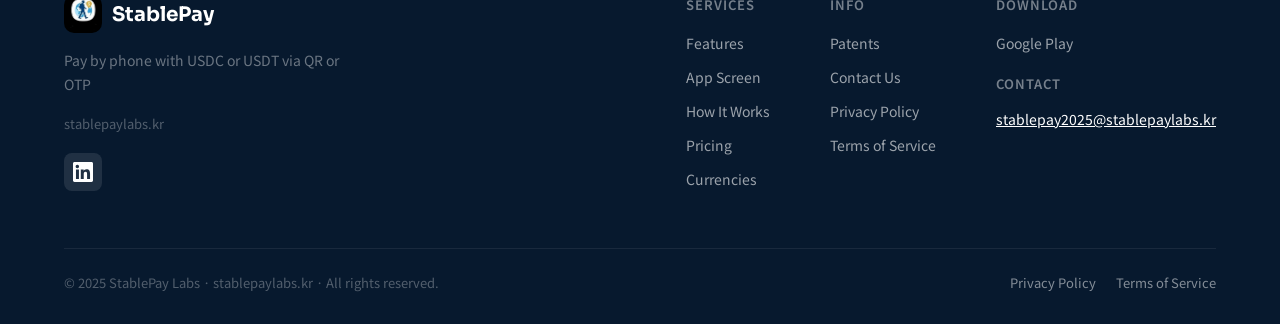
